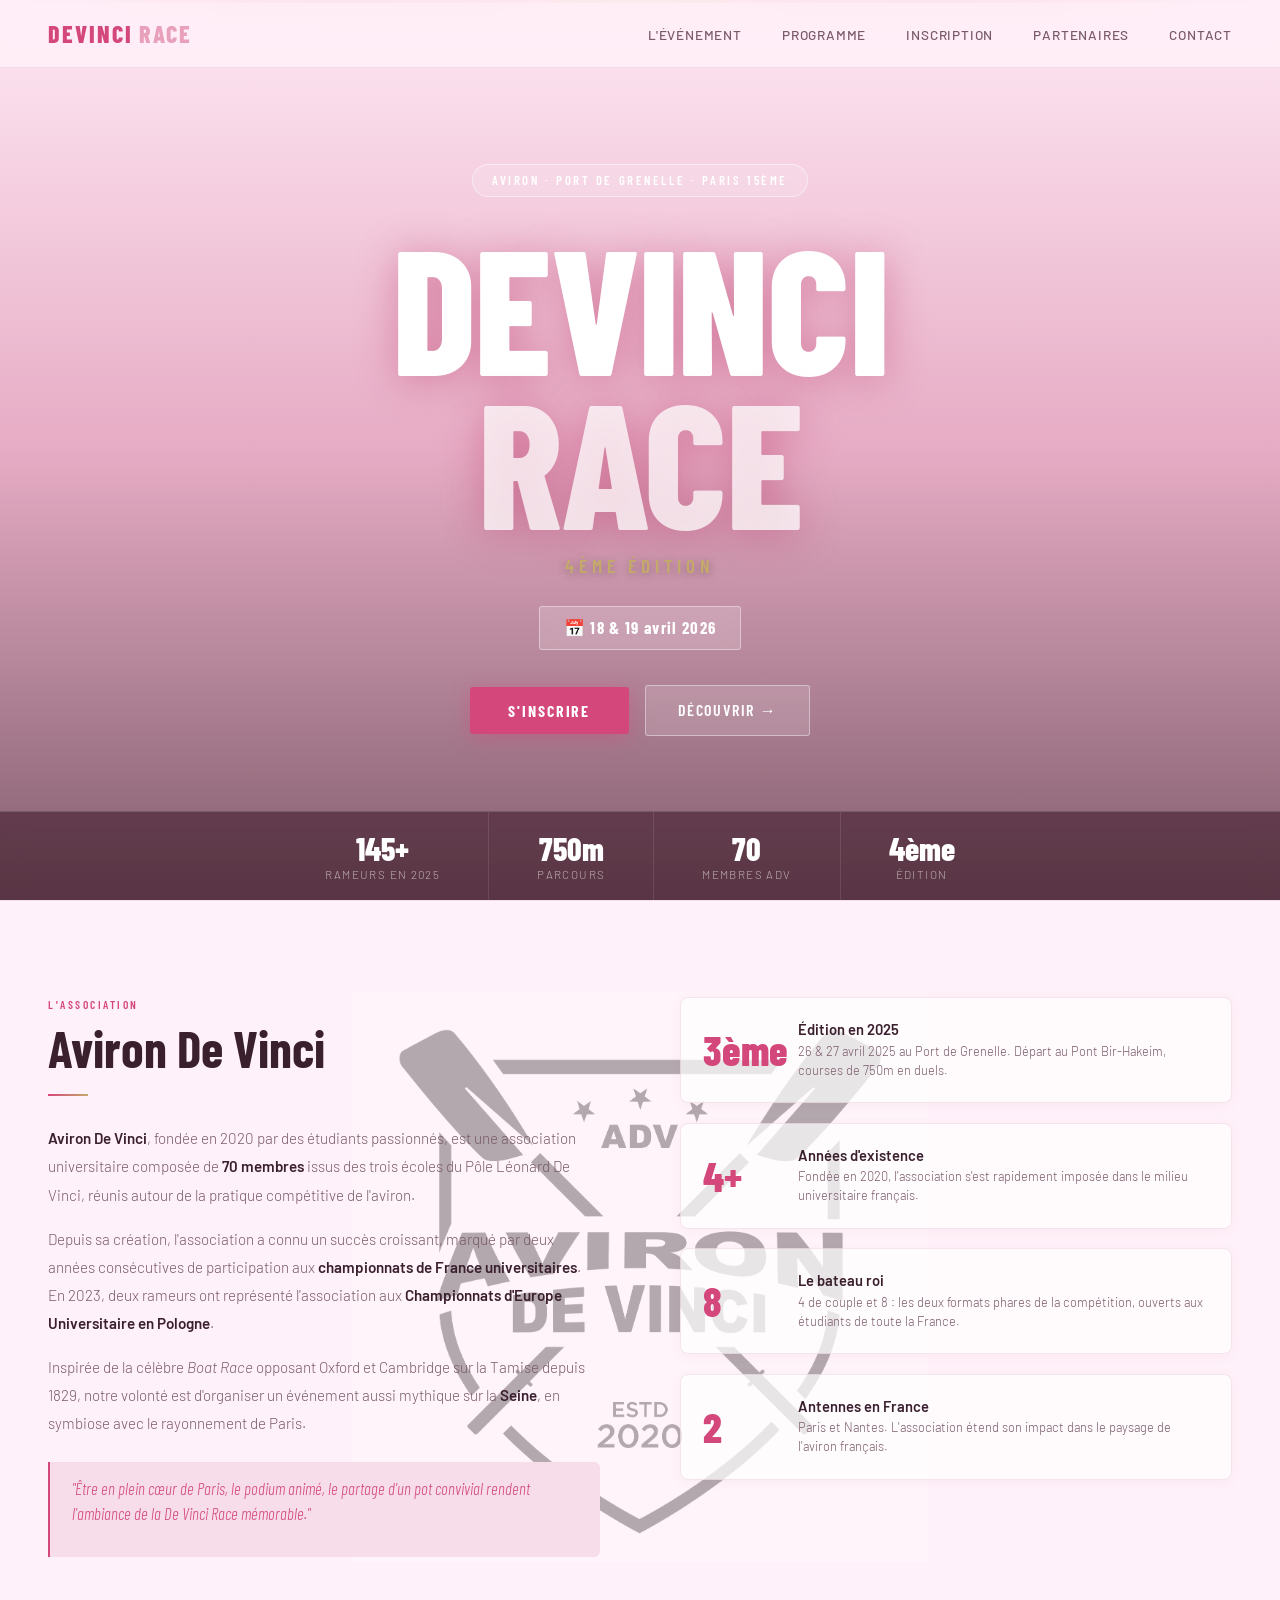
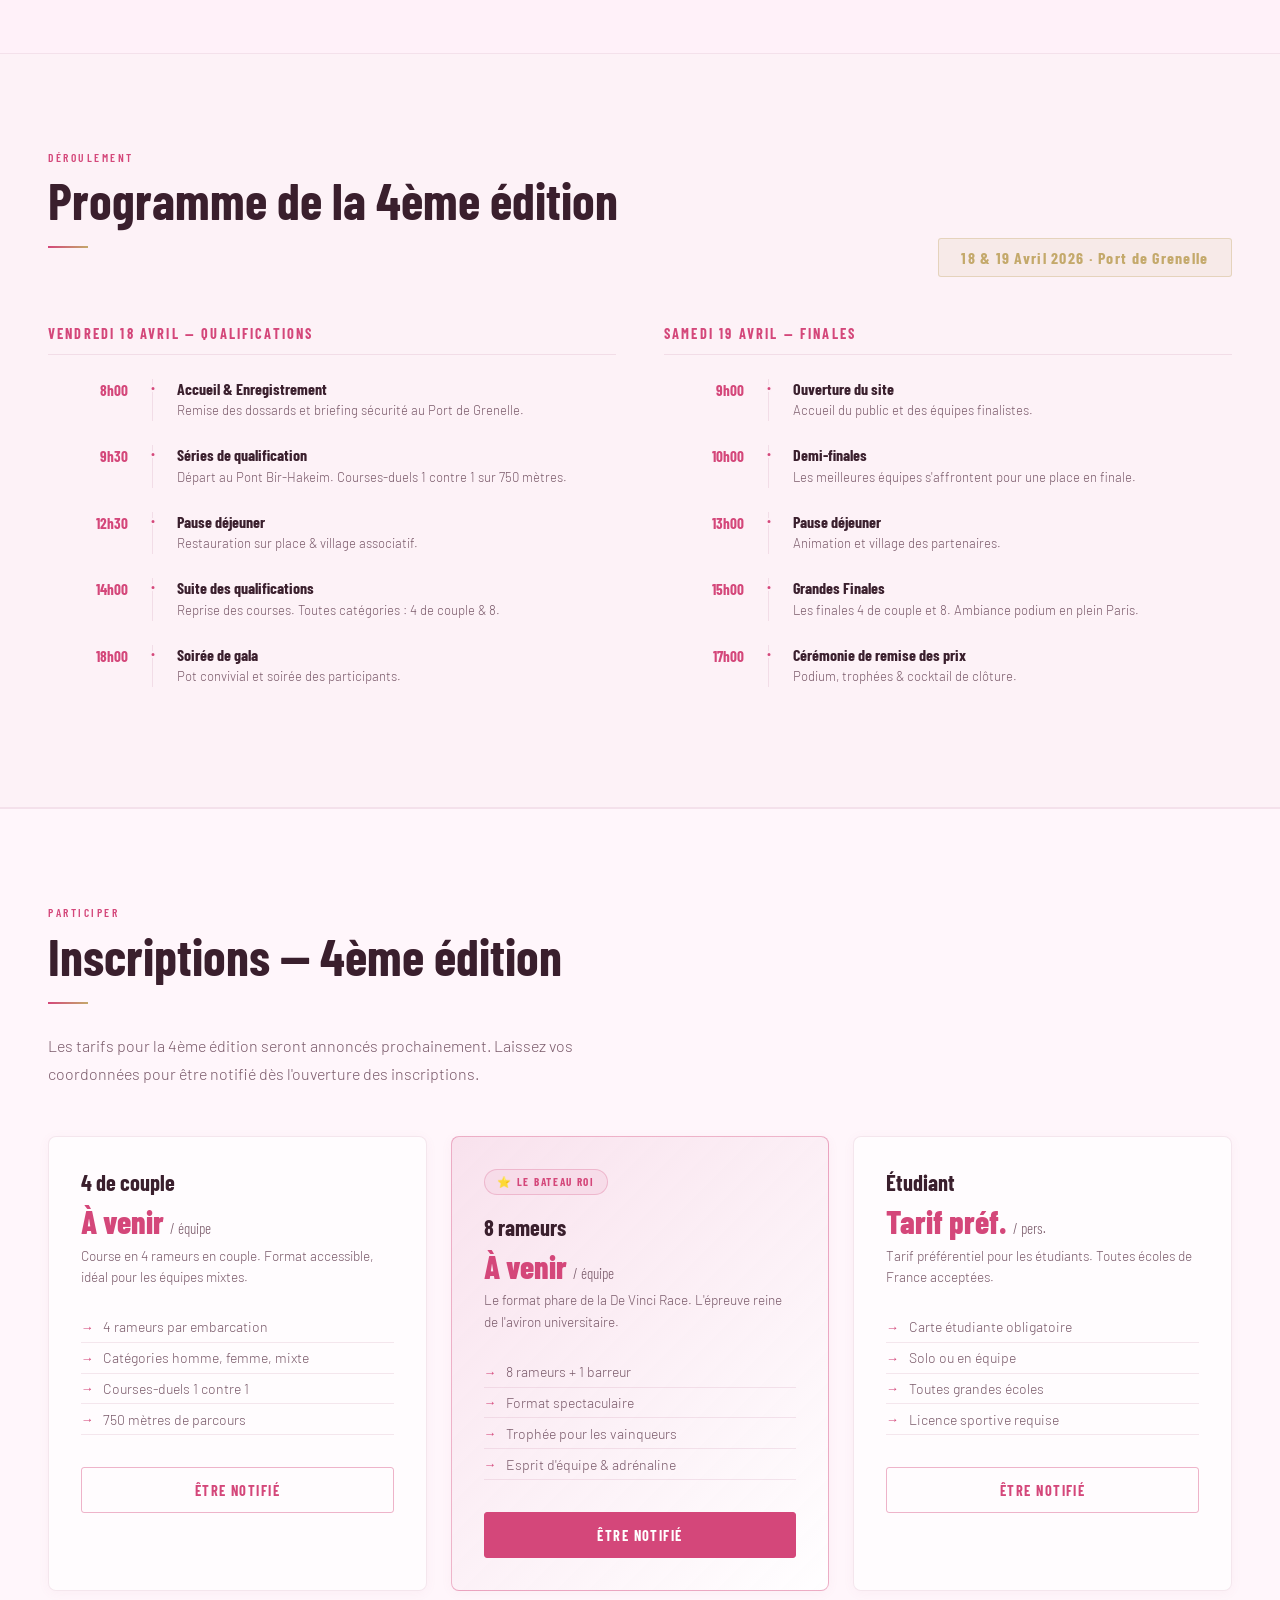
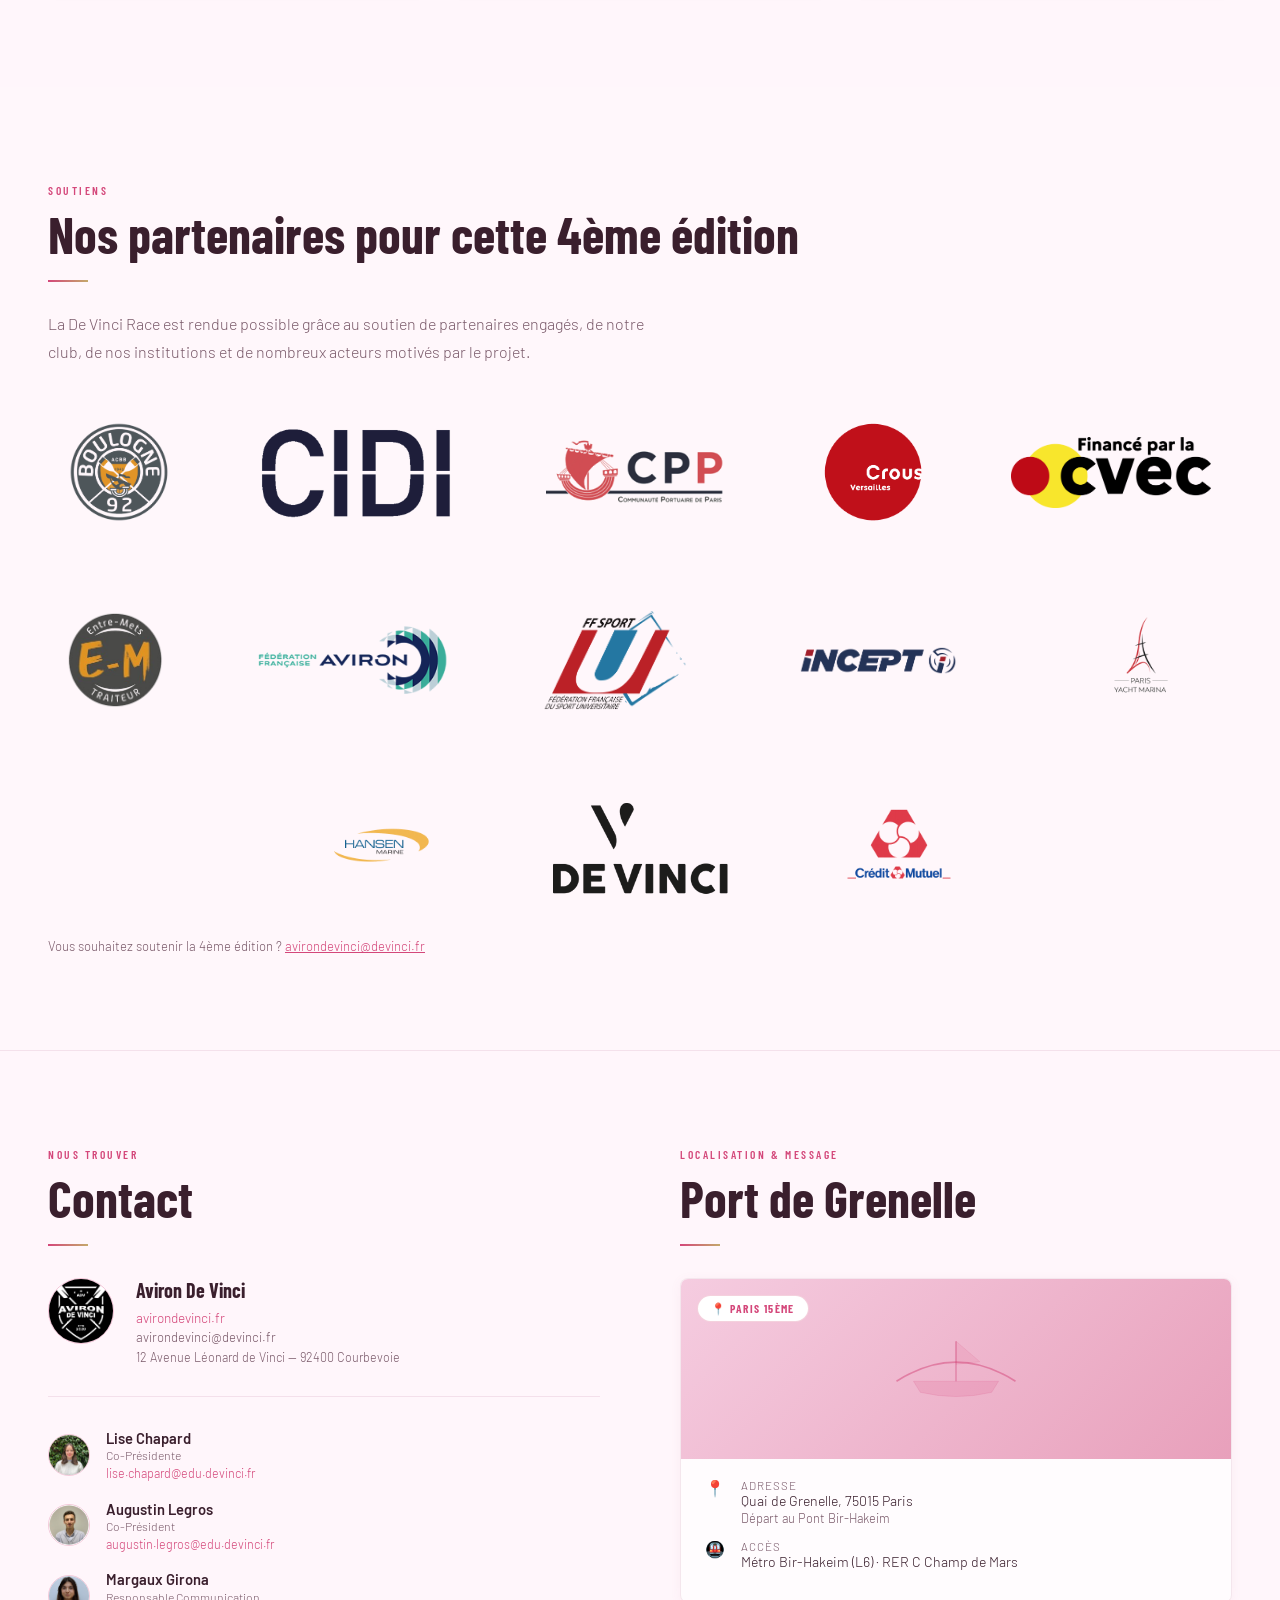
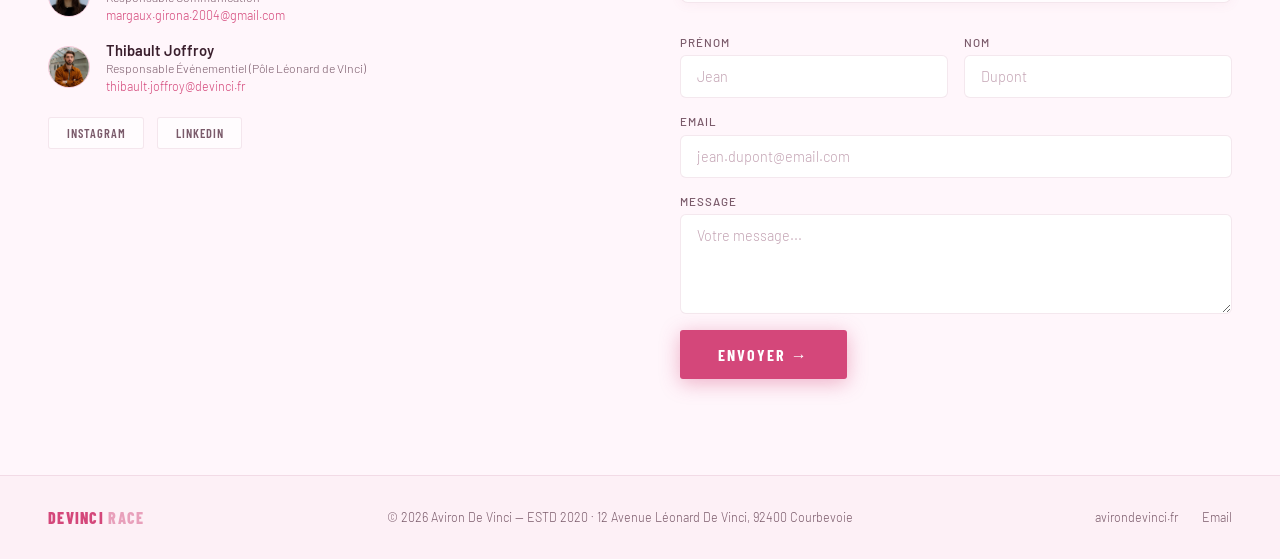
==== index.html @ d78e7987 "Ajout balise meta Google Search Console Co-Authored-By: Claude Sonnet 4.6 <noreply@anthropic.com>" ====
<!DOCTYPE html>
<html lang="fr">
<head>
<meta charset="UTF-8">
<meta name="viewport" content="width=device-width, initial-scale=1.0">
<meta name="google-site-verification" content="bZMqOTONY5VZblVEgiD8eAjr-qO-17TrPbFSKlkd3wM" />
<title>DeVinci Race 2026 — La régate des Grandes Écoles</title>
<link href="https://fonts.googleapis.com/css2?family=Barlow+Condensed:wght@300;400;600;700;800&family=Barlow:wght@300;400;500&display=swap" rel="stylesheet">
<style>
  *, *::before, *::after { box-sizing: border-box; margin: 0; padding: 0; }
  :root {
    --bg:           #fff7fb;
    --bg-section:   #fdf0f6;
    --accent:       #d4477a;
    --accent-light: #e8a0bb;
    --accent-pale:  #f7dce9;
    --gold:         #c4a96b;
    --text:         #3a1f2d;
    --text-muted:   #7a5a6a;
    --border:       rgba(180, 100, 140, 0.15);
    --card-bg:      rgba(255,255,255,0.7);
  }
  html { scroll-behavior: smooth; }
  body {
    font-family: 'Barlow', sans-serif;
    background: var(--bg);
    color: var(--text);
    font-weight: 300;
    overflow-x: hidden;
  }

  /* ── NAV ── */
  nav {
    position: fixed; top: 0; left: 0; right: 0; z-index: 100;
    display: flex; justify-content: space-between; align-items: center;
    padding: 1.2rem 3rem;
    background: rgba(255, 240, 248, 0.88);
    backdrop-filter: blur(14px);
    border-bottom: 0.5px solid var(--border);
  }
  .nav-logo {
    font-family: 'Barlow Condensed', sans-serif;
    font-weight: 800; font-size: 1.5rem; letter-spacing: 0.08em;
    color: var(--accent); text-decoration: none;
  }
  .nav-logo span { color: var(--accent-light); }
  .nav-links { display: flex; gap: 2.5rem; list-style: none; }
  .nav-links a {
    color: var(--text-muted); text-decoration: none;
    font-size: 0.85rem; letter-spacing: 0.06em; text-transform: uppercase; font-weight: 500;
    transition: color 0.2s;
  }
  .nav-links a:hover { color: var(--accent); }

  /* ── HERO VIDÉO ── */
  .hero {
    min-height: 100vh;
    display: flex; flex-direction: column;
    align-items: center; justify-content: center;
    position: relative; overflow: hidden;
    text-align: center;
  }
  .hero-video-wrap {
    position: absolute; inset: 0; z-index: 0;
    overflow: hidden;
  }
  .hero-video-wrap video {
    width: 100%; height: 100%;
    object-fit: cover;
  }
  .hero-overlay {
    position: absolute; inset: 0; z-index: 1;
    background: linear-gradient(
      to bottom,
      rgba(255, 220, 238, 0.55) 0%,
      rgba(200, 80, 130, 0.45) 50%,
      rgba(60, 10, 30, 0.65) 100%
    );
  }
  .hero-fallback-bg {
    position: absolute; inset: 0; z-index: 0;
    background: linear-gradient(135deg, #fce8f3 0%, #f5b8d8 40%, #e0709f 70%, #c44c7a 100%);
  }
  .hero-accent-line {
    position: absolute; top: 0; left: 0; right: 0; height: 3px; z-index: 3;
    background: linear-gradient(90deg, transparent, var(--accent), var(--gold), var(--accent), transparent);
  }
  .hero-content {
    position: relative; z-index: 2;
    display: flex; flex-direction: column; align-items: center;
    padding: 2rem;
  }
  .hero-badge {
    display: inline-block;
    font-family: 'Barlow Condensed', sans-serif;
    font-size: 0.8rem; letter-spacing: 0.2em; text-transform: uppercase; font-weight: 600;
    color: white;
    border: 1px solid rgba(255,255,255,0.5);
    background: rgba(255,255,255,0.15);
    padding: 0.45rem 1.2rem; border-radius: 2rem; margin-bottom: 2rem;
    backdrop-filter: blur(4px);
  }
  .hero-title {
    font-family: 'Barlow Condensed', sans-serif;
    font-size: clamp(5rem, 14vw, 11rem);
    font-weight: 800; line-height: 0.88; letter-spacing: -0.01em;
    color: white;
    text-shadow: 0 4px 40px rgba(180, 40, 90, 0.4);
  }
  .hero-title .line2 {
    color: rgba(255,255,255,0.75);
    display: block;
  }
  .hero-edition {
    font-family: 'Barlow Condensed', sans-serif;
    font-size: 1.2rem; font-weight: 600;
    color: var(--gold);
    letter-spacing: 0.25em; text-transform: uppercase;
    margin-top: 1rem;
    text-shadow: 0 2px 10px rgba(0,0,0,0.3);
  }
  .hero-date-pill {
    display: inline-flex; align-items: center; gap: 0.5rem;
    margin-top: 1.8rem;
    background: rgba(255,255,255,0.18);
    border: 1px solid rgba(255,255,255,0.4);
    backdrop-filter: blur(8px);
    padding: 0.65rem 1.5rem; border-radius: 3px;
    font-family: 'Barlow Condensed', sans-serif;
    font-size: 1.05rem; font-weight: 700; color: white; letter-spacing: 0.08em;
  }
  .hero-cta {
    margin-top: 2.2rem; display: flex; gap: 1rem; align-items: center;
  }
  .btn-primary {
    background: var(--accent); color: white;
    padding: 0.9rem 2.4rem; border-radius: 3px;
    font-family: 'Barlow Condensed', sans-serif;
    font-size: 1rem; letter-spacing: 0.12em; font-weight: 700; text-transform: uppercase;
    border: none; cursor: pointer; transition: background 0.2s, transform 0.1s;
    text-decoration: none; display: inline-block;
    box-shadow: 0 4px 20px rgba(212, 71, 122, 0.4);
  }
  .btn-primary:hover { background: #be3568; transform: translateY(-1px); }
  .btn-outline {
    background: rgba(255,255,255,0.15); color: white;
    padding: 0.9rem 2rem; border-radius: 3px;
    font-family: 'Barlow Condensed', sans-serif;
    font-size: 1rem; letter-spacing: 0.1em; font-weight: 600; text-transform: uppercase;
    border: 1px solid rgba(255,255,255,0.4); cursor: pointer;
    transition: background 0.2s; text-decoration: none; display: inline-block;
    backdrop-filter: blur(4px);
  }
  .btn-outline:hover { background: rgba(255,255,255,0.28); }
  .hero-stats-bar {
    position: absolute; bottom: 0; left: 0; right: 0; z-index: 2;
    display: flex; justify-content: center; gap: 0;
    background: rgba(40, 5, 20, 0.45);
    backdrop-filter: blur(10px);
    border-top: 0.5px solid rgba(255,255,255,0.15);
  }
  .hero-stat-item {
    padding: 1.2rem 3rem;
    text-align: center;
    border-right: 0.5px solid rgba(255,255,255,0.1);
  }
  .hero-stat-item:last-child { border-right: none; }
  .hero-stat-item .num {
    font-family: 'Barlow Condensed', sans-serif;
    font-size: 2rem; font-weight: 800; color: white; line-height: 1;
  }
  .hero-stat-item .lbl {
    font-size: 0.72rem; letter-spacing: 0.12em; color: rgba(255,255,255,0.6);
    text-transform: uppercase; margin-top: 0.2rem;
  }

  /* ── SECTIONS COMMUNES ── */
  section { padding: 6rem 3rem; }
  .section-eyebrow {
    font-family: 'Barlow Condensed', sans-serif;
    font-size: 0.72rem; letter-spacing: 0.22em; text-transform: uppercase;
    color: var(--accent); font-weight: 600; margin-bottom: 0.6rem;
  }
  .section-title {
    font-family: 'Barlow Condensed', sans-serif;
    font-size: clamp(2.2rem, 4vw, 3.2rem); font-weight: 700; line-height: 1.05;
    color: var(--text); margin-bottom: 1rem;
  }
  .section-lead { color: var(--text-muted); font-size: 1rem; line-height: 1.75; max-width: 600px; }
  .divider {
    width: 40px; height: 2px;
    background: linear-gradient(90deg, var(--accent), var(--gold));
    margin: 1.2rem 0 1.8rem;
  }

  /* ── À PROPOS ── */
  .about { border-top: 0.5px solid var(--border); }
  .about-grid { display: grid; grid-template-columns: 1fr 1fr; gap: 5rem; align-items: start; }
  .about-text p { color: var(--text-muted); font-size: 0.95rem; line-height: 1.85; margin-bottom: 1rem; }
  .about-text p strong { color: var(--text); font-weight: 600; }
  .about-highlight {
    margin-top: 1.5rem;
    border-left: 2px solid var(--accent);
    padding: 0.9rem 1.4rem;
    background: var(--accent-pale);
    border-radius: 0 6px 6px 0;
  }
  .about-highlight p {
    font-family: 'Barlow Condensed', sans-serif;
    font-size: 1.05rem; color: var(--accent); line-height: 1.5; font-style: italic;
  }
  .about-right { display: flex; flex-direction: column; gap: 1.2rem; }
  .stat-card {
    background: var(--card-bg); border: 0.5px solid var(--border);
    border-radius: 8px; padding: 1.4rem;
    display: flex; gap: 1.2rem; align-items: center;
    box-shadow: 0 2px 12px rgba(180,80,120,0.06);
  }
  .stat-card .num {
    font-family: 'Barlow Condensed', sans-serif;
    font-size: 2.6rem; font-weight: 800; color: var(--accent); line-height: 1; min-width: 75px;
  }
  .stat-card .info .ttl { font-weight: 600; font-size: 0.92rem; color: var(--text); margin-bottom: 0.2rem; }
  .stat-card .info .dsc { font-size: 0.8rem; color: var(--text-muted); line-height: 1.5; }

  /* ── PROGRAMME ── */
  .programme { background: var(--bg-section); border-top: 0.5px solid var(--border); border-bottom: 0.5px solid var(--border); }
  .prog-header { display: flex; justify-content: space-between; align-items: flex-end; margin-bottom: 3rem; }
  .date-badge {
    font-family: 'Barlow Condensed', sans-serif;
    font-size: 1rem; font-weight: 700; color: var(--gold);
    background: rgba(196, 169, 107, 0.1); border: 0.5px solid rgba(196,169,107,0.35);
    padding: 0.55rem 1.4rem; border-radius: 3px; letter-spacing: 0.08em;
  }
  .days-grid { display: grid; grid-template-columns: 1fr 1fr; gap: 3rem; }
  .day-label {
    font-family: 'Barlow Condensed', sans-serif;
    font-size: 0.9rem; font-weight: 700; letter-spacing: 0.15em; text-transform: uppercase;
    color: var(--accent); margin-bottom: 1.5rem;
    padding-bottom: 0.75rem; border-bottom: 0.5px solid var(--border);
  }
  .timeline { display: flex; flex-direction: column; }
  .timeline-item {
    display: grid; grid-template-columns: 80px 1px 1fr;
    gap: 0 1.5rem; padding-bottom: 1.5rem; align-items: start;
  }
  .timeline-time {
    font-family: 'Barlow Condensed', sans-serif;
    font-size: 0.95rem; font-weight: 700; color: var(--accent);
    text-align: right; padding-top: 2px;
  }
  .timeline-line { width: 1px; background: var(--border); position: relative; align-self: stretch; }
  .timeline-dot {
    position: absolute; top: 6px; left: 50%; transform: translateX(-50%);
    width: 7px; height: 7px; border-radius: 50%;
    background: var(--accent); border: 2px solid var(--bg-section);
  }
  .timeline-event { font-family: 'Barlow Condensed', sans-serif; font-size: 1rem; font-weight: 700; color: var(--text); margin-bottom: 0.15rem; }
  .timeline-desc { font-size: 0.82rem; color: var(--text-muted); line-height: 1.6; }

  /* ── INSCRIPTION ── */
  .inscription { border-top: 0.5px solid var(--border); }
  .cards-grid { display: grid; grid-template-columns: repeat(3, 1fr); gap: 1.5rem; margin-top: 3rem; }
  .card {
    background: var(--card-bg); border: 0.5px solid var(--border);
    border-radius: 8px; padding: 2rem; transition: border-color 0.2s, box-shadow 0.2s;
    box-shadow: 0 2px 12px rgba(180,80,120,0.05);
  }
  .card:hover { border-color: rgba(212,71,122,0.35); box-shadow: 0 6px 24px rgba(180,80,120,0.1); }
  .card.featured {
    border-color: rgba(212,71,122,0.4);
    background: linear-gradient(135deg, rgba(247,220,233,0.8), rgba(255,255,255,0.9));
  }
  .card-badge {
    display: inline-block;
    font-family: 'Barlow Condensed', sans-serif;
    font-size: 0.7rem; letter-spacing: 0.15em; text-transform: uppercase; font-weight: 700;
    background: var(--accent-pale); color: var(--accent);
    border: 0.5px solid rgba(212,71,122,0.25);
    padding: 0.3rem 0.8rem; border-radius: 2rem; margin-bottom: 1.2rem;
  }
  .card-cat { font-family: 'Barlow Condensed', sans-serif; font-size: 1.4rem; font-weight: 700; color: var(--text); margin-bottom: 0.4rem; }
  .card-price { font-family: 'Barlow Condensed', sans-serif; font-size: 2rem; font-weight: 800; color: var(--accent); margin-bottom: 0.3rem; }
  .card-price span { font-size: 0.95rem; font-weight: 300; color: var(--text-muted); }
  .card-desc { font-size: 0.85rem; color: var(--text-muted); line-height: 1.6; margin-bottom: 1.5rem; }
  .card-list { list-style: none; margin-bottom: 2rem; }
  .card-list li {
    font-size: 0.875rem; color: var(--text-muted);
    padding: 0.4rem 0; border-bottom: 0.5px solid var(--border);
    display: flex; align-items: center; gap: 0.6rem;
  }
  .card-list li::before { content: '→'; color: var(--accent); font-size: 0.8rem; }
  .btn-card {
    width: 100%; padding: 0.85rem;
    font-family: 'Barlow Condensed', sans-serif;
    font-size: 0.9rem; letter-spacing: 0.1em; font-weight: 700; text-transform: uppercase;
    border: 1px solid rgba(212,71,122,0.4); color: var(--accent);
    background: transparent; border-radius: 3px; cursor: pointer; transition: all 0.2s;
  }
  .btn-card:hover { background: var(--accent-pale); }
  .btn-card.filled { background: var(--accent); border-color: var(--accent); color: white; }
  .btn-card.filled:hover { background: #be3568; }

  /* ── PARTENAIRES ── */
  .partners-grid {
    display: flex;
    flex-wrap: wrap;
    justify-content: center;
    align-items: center;
    gap: 3.5rem;
    margin: 2.5rem 0 1.5rem;
  }
  .partner-item {
    display: flex;
    align-items: center;
    justify-content: center;
    padding: 1rem;
    background: transparent;
    border: none;
    min-height: unset;
    transition: transform 0.2s, opacity 0.2s;
  }
  .partner-item:hover {
    transform: scale(1.08);
    opacity: 0.85;
    background: transparent;
  }
  .partner-item img {
    max-height: 100px;
    max-width: 200px;
    object-fit: contain;
    filter: grayscale(20%);
    transition: filter 0.2s;
  }
  .partner-item:hover img {
    filter: grayscale(0%);
  }
  .partner-item.highlight { color: var(--accent); }

  /* ── CONTACT ── */
  .contact { border-top: 0.5px solid var(--border); }
  .contact-grid { display: grid; grid-template-columns: 1fr 1fr; gap: 5rem; }
  .contact-info-block { margin-top: 2rem; }
  .contact-assoc {
    display: flex; align-items: flex-start; gap: 1.4rem;
    margin-bottom: 2rem; padding-bottom: 2rem; border-bottom: 0.5px solid var(--border);
  }
  .assoc-logo {
    width: 66px; height: 66px; border-radius: 50%; flex-shrink: 0;
    background: var(--accent-pale); border: 1.5px solid rgba(212,71,122,0.3);
    display: flex; align-items: center; justify-content: center;
    font-family: 'Barlow Condensed', sans-serif;
    font-size: 0.85rem; font-weight: 800; letter-spacing: 0.05em; color: var(--accent);
  }
  .assoc-info .name { font-family: 'Barlow Condensed', sans-serif; font-size: 1.25rem; font-weight: 700; color: var(--text); margin-bottom: 0.3rem; }
  .assoc-info a { color: var(--accent); font-size: 0.85rem; text-decoration: none; }
  .assoc-info a:hover { text-decoration: underline; }
  .assoc-info p { color: var(--text-muted); font-size: 0.82rem; margin-top: 0.2rem; }
  .team-list { display: flex; flex-direction: column; gap: 1.2rem; width: 100%; }
  .team-member { display: flex; flex-direction: row; gap: 1rem; align-items: center; width: 100%; }
  .team-member img { flex-shrink: 0; }
  .member-name { font-weight: 600; font-size: 0.92rem; color: var(--text); margin-bottom: 0.1rem; white-space: nowrap; }
  .member-role { font-size: 0.76rem; color: var(--text-muted); margin-bottom: 0.25rem; white-space: nowrap; }
  .member-contact { font-size: 0.78rem; color: var(--accent); white-space: nowrap; }
  .avatar {
    width: 42px; height: 42px; border-radius: 50%; flex-shrink: 0;
    background: var(--accent-pale); border: 1px solid rgba(212,71,122,0.25);
    display: flex; align-items: center; justify-content: center;
    font-family: 'Barlow Condensed', sans-serif;
    font-size: 0.82rem; font-weight: 700; color: var(--accent);
  }
  .member-name { font-weight: 600; font-size: 0.92rem; color: var(--text); margin-bottom: 0.1rem; }
  .member-role { font-size: 0.76rem; color: var(--text-muted); margin-bottom: 0.25rem; }
  .member-contact { font-size: 0.78rem; color: var(--accent); }
  .social-row { display: flex; gap: 0.8rem; margin-top: 1.5rem; }
  .social-btn {
    padding: 0.5rem 1.1rem; border-radius: 3px;
    border: 1px solid var(--border);
    font-size: 0.78rem; color: var(--text-muted); text-decoration: none;
    transition: all 0.2s; font-family: 'Barlow Condensed', sans-serif;
    font-weight: 600; letter-spacing: 0.08em; text-transform: uppercase;
    background: var(--card-bg);
  }
  .social-btn:hover { border-color: var(--accent); color: var(--accent); background: var(--accent-pale); }
  .location-block {
    background: var(--card-bg); border: 0.5px solid var(--border);
    border-radius: 8px; overflow: hidden; margin-top: 2rem;
    box-shadow: 0 2px 12px rgba(180,80,120,0.06);
  }
  .location-map {
    height: 180px; background: linear-gradient(135deg, #f5cce0, #e8a0bb);
    position: relative; display: flex; align-items: center; justify-content: center;
  }
  .location-map-label {
    position: absolute; top: 1rem; left: 1rem;
    font-family: 'Barlow Condensed', sans-serif;
    font-size: 0.72rem; letter-spacing: 0.12em; text-transform: uppercase;
    color: var(--accent); font-weight: 700;
    background: white; padding: 0.3rem 0.8rem; border-radius: 2rem;
    border: 0.5px solid rgba(212,71,122,0.25);
  }
  .location-details { padding: 1.2rem 1.5rem; }
  .location-row { display: flex; gap: 1rem; align-items: flex-start; margin-bottom: 0.8rem; }
  .location-label { font-size: 0.72rem; color: var(--text-muted); text-transform: uppercase; letter-spacing: 0.08em; }
  .location-val { font-size: 0.88rem; color: var(--text); }
  .contact-form { display: flex; flex-direction: column; gap: 1rem; margin-top: 2rem; }
  .form-row { display: grid; grid-template-columns: 1fr 1fr; gap: 1rem; }
  .form-group { display: flex; flex-direction: column; gap: 0.4rem; }
  .form-label { font-size: 0.72rem; letter-spacing: 0.08em; text-transform: uppercase; color: var(--text-muted); font-weight: 500; }
  .form-input {
    background: white; border: 1px solid var(--border);
    color: var(--text); padding: 0.75rem 1rem; border-radius: 6px;
    font-family: 'Barlow', sans-serif; font-size: 0.9rem; font-weight: 300;
    transition: border-color 0.2s; outline: none;
  }
  .form-input:focus { border-color: var(--accent); box-shadow: 0 0 0 3px rgba(212,71,122,0.1); }
  .form-input::placeholder { color: #c4a4b4; }
  textarea.form-input { resize: vertical; min-height: 100px; }

  /* ── FOOTER ── */
  footer {
    padding: 2rem 3rem;
    border-top: 0.5px solid var(--border);
    background: var(--bg-section);
    display: flex; justify-content: space-between; align-items: center;
    flex-wrap: wrap; gap: 1rem;
  }
  .footer-logo { font-family: 'Barlow Condensed', sans-serif; font-size: 1rem; font-weight: 800; letter-spacing: 0.08em; color: var(--accent); }
  .footer-logo span { color: var(--accent-light); }
  .footer-copy { font-size: 0.78rem; color: var(--text-muted); }
  .footer-links { display: flex; gap: 1.5rem; }
  .footer-links a { font-size: 0.78rem; color: var(--text-muted); text-decoration: none; }
  .footer-links a:hover { color: var(--accent); }

  /* ── HAMBURGER ── */
  .nav-toggle {
    display: none;
    background: none; border: none; cursor: pointer;
    font-size: 1.6rem; color: var(--accent); padding: 0.2rem; line-height: 1;
  }

  /* ── RESPONSIVE MOBILE ── */
  @media (max-width: 768px) {
    nav { padding: 1rem 1.5rem; flex-wrap: wrap; gap: 0.5rem; }
    .nav-toggle { display: block; }
    .nav-links {
      display: none; width: 100%; flex-direction: column; gap: 0;
      background: rgba(255,240,248,0.97); border-top: 0.5px solid var(--border);
      padding: 0.5rem 0; list-style: none;
    }
    .nav-links.open { display: flex; }
    .nav-links a { display: block; padding: 0.75rem 1.2rem; font-size: 0.9rem; }

    section { padding: 3.5rem 1.5rem; }

    .hero-stat-item { padding: 0.75rem 1rem; }
    .hero-stat-item .num { font-size: 1.4rem; }
    .hero-stat-item .lbl { font-size: 0.6rem; }
    .hero-cta { flex-direction: column; align-items: stretch; }
    .hero-cta a { text-align: center; }

    .about-grid { grid-template-columns: 1fr; gap: 2.5rem; }

    .prog-header { flex-direction: column; align-items: flex-start; gap: 1rem; }
    .days-grid { grid-template-columns: 1fr; gap: 2rem; }

    .cards-grid { grid-template-columns: 1fr; }

    .partners-grid { gap: 2rem; }
    .partner-item img { max-height: 65px; max-width: 120px; }

    .contact-grid { grid-template-columns: 1fr; gap: 3rem; }
    .form-row { grid-template-columns: 1fr; }
    .social-row { flex-wrap: wrap; }

    footer { flex-direction: column; align-items: center; text-align: center; gap: 0.8rem; }
    .footer-links { justify-content: center; }
  }
</style>
</head>
<body>

<!-- NAVIGATION -->
<nav>
  <a class="nav-logo" href="#hero">DEVINCI <span>RACE</span></a>
  <button class="nav-toggle" id="nav-toggle" aria-label="Menu">☰</button>
  <ul class="nav-links" id="nav-links">
    <li><a href="#about">L'événement</a></li>
    <li><a href="#programme">Programme</a></li>
    <li><a href="#inscription">Inscription</a></li>
    <li><a href="#partners">Partenaires</a></li>
    <li><a href="#contact">Contact</a></li>
  </ul>
</nav>

<!-- ════════════════ HERO VIDÉO ════════════════ -->
<section class="hero" id="hero">
  <div class="hero-video-wrap">
    <video id="hero-vid" autoplay muted playsinline style="position:absolute;inset:0;width:100%;height:100%;object-fit:cover;object-position:center 85%;">
      <source src="PhotosSite/Enregistrement 2026-04-29 165030.mp4" type="video/mp4">
    </video>
    <script>
      const v = document.getElementById('hero-vid');
      v.addEventListener('loadedmetadata', () => { v.currentTime = 10; });
      v.addEventListener('timeupdate', () => {
        if (v.duration && v.currentTime >= v.duration - 5) { v.currentTime = 10; v.play(); }
      });
    </script>
  </div>
  <div class="hero-overlay"></div>
  <div class="hero-accent-line"></div>
  <div class="hero-content">
    <div class="hero-badge">Aviron · Port de Grenelle · Paris 15ème</div>
    <h1 class="hero-title">
      DEVINCI<br>
      <span class="line2">RACE</span>
    </h1>
    <div class="hero-edition">4ème Édition</div>
    <div class="hero-date-pill">📅 18 &amp; 19 avril 2026</div>
    <div class="hero-cta">
      <a href="#inscription" class="btn-primary">S'inscrire</a>
      <a href="#about" class="btn-outline">Découvrir →</a>
    </div>
  </div>
  <div class="hero-stats-bar">
    <div class="hero-stat-item">
      <div class="num">145+</div>
      <div class="lbl">Rameurs en 2025</div>
    </div>
    <div class="hero-stat-item">
      <div class="num">750m</div>
      <div class="lbl">Parcours</div>
    </div>
    <div class="hero-stat-item">
      <div class="num">70</div>
      <div class="lbl">Membres ADV</div>
    </div>
    <div class="hero-stat-item">
      <div class="num">4ème</div>
      <div class="lbl">Édition</div>
    </div>
  </div>
</section>

<!-- ════════════════ À PROPOS ════════════════ -->
<section class="about" id="about" style="background-image: url('PhotosSite/Logo_noir_et_blanc.png'); background-size: 45%; background-repeat: no-repeat; background-position: center; background-color: var(--bg); position: relative;">
  <div style="position:absolute;inset:0;background:rgba(255,240,248,0.70);z-index:0;"></div>  <div class="about-grid" style="position:relative;z-index:1;">
    <div class="about-text">
      <div class="section-eyebrow">L'association</div>
      <h2 class="section-title">Aviron De Vinci</h2>
      <div class="divider"></div>
      <p><strong>Aviron De Vinci</strong>, fondée en 2020 par des étudiants passionnés, est une association universitaire composée de <strong>70 membres</strong> issus des trois écoles du Pôle Léonard De Vinci, réunis autour de la pratique compétitive de l'aviron.</p>
      <p>Depuis sa création, l'association a connu un succès croissant, marqué par deux années consécutives de participation aux <strong>championnats de France universitaires</strong>. En 2023, deux rameurs ont représenté l'association aux <strong>Championnats d'Europe Universitaire en Pologne</strong>.</p>
      <p>Inspirée de la célèbre <em>Boat Race</em> opposant Oxford et Cambridge sur la Tamise depuis 1829, notre volonté est d'organiser un événement aussi mythique sur la <strong>Seine</strong>, en symbiose avec le rayonnement de Paris.</p>
      <div class="about-highlight">
        <p>"Être en plein cœur de Paris, le podium animé, le partage d'un pot convivial rendent l'ambiance de la De Vinci Race mémorable."</p>
      </div>
    </div>
    <div class="about-right">
      <div class="stat-card">
        <div class="num">3ème</div>
        <div class="info">
          <div class="ttl">Édition en 2025</div>
          <div class="dsc">26 &amp; 27 avril 2025 au Port de Grenelle. Départ au Pont Bir-Hakeim, courses de 750m en duels.</div>
        </div>
      </div>
      <div class="stat-card">
        <div class="num">4+</div>
        <div class="info">
          <div class="ttl">Années d'existence</div>
          <div class="dsc">Fondée en 2020, l'association s'est rapidement imposée dans le milieu universitaire français.</div>
        </div>
      </div>
      <div class="stat-card">
        <div class="num">8</div>
        <div class="info">
          <div class="ttl">Le bateau roi</div>
          <div class="dsc">4 de couple et 8 : les deux formats phares de la compétition, ouverts aux étudiants de toute la France.</div>
        </div>
      </div>
      <div class="stat-card">
        <div class="num">2</div>
        <div class="info">
          <div class="ttl">Antennes en France</div>
          <div class="dsc">Paris et Nantes. L'association étend son impact dans le paysage de l'aviron français.</div>
        </div>
      </div>
    </div>
  </div>
</section>

<!-- ════════════════ PROGRAMME ════════════════ -->
<section class="programme" id="programme" style="background-image: url('PhotosSite/IMG_9041.jpg'); background-size: cover; background-position: center; background-attachment: fixed; position: relative;">
  <div style="position:absolute;inset:0;background:rgba(253,240,246,0.72);z-index:0;"></div>  <div style="position:relative;z-index:1;">
    <div class="prog-header">
      <div>
        <div class="section-eyebrow">Déroulement</div>
        <h2 class="section-title">Programme de la 4ème édition</h2>
        <div class="divider"></div>
      </div>
      <div class="date-badge">18 &amp; 19 Avril 2026 · Port de Grenelle</div>
    </div>
    <div class="days-grid">
      <div>
        <div class="day-label">Vendredi 18 avril — Qualifications</div>
        <div class="timeline">
          <div class="timeline-item">
            <div class="timeline-time">8h00</div>
            <div class="timeline-line"><div class="timeline-dot"></div></div>
            <div class="timeline-body">
              <div class="timeline-event">Accueil &amp; Enregistrement</div>
              <div class="timeline-desc">Remise des dossards et briefing sécurité au Port de Grenelle.</div>
            </div>
          </div>
          <div class="timeline-item">
            <div class="timeline-time">9h30</div>
            <div class="timeline-line"><div class="timeline-dot"></div></div>
            <div class="timeline-body">
              <div class="timeline-event">Séries de qualification</div>
              <div class="timeline-desc">Départ au Pont Bir-Hakeim. Courses-duels 1 contre 1 sur 750 mètres.</div>
            </div>
          </div>
          <div class="timeline-item">
            <div class="timeline-time">12h30</div>
            <div class="timeline-line"><div class="timeline-dot"></div></div>
            <div class="timeline-body">
              <div class="timeline-event">Pause déjeuner</div>
              <div class="timeline-desc">Restauration sur place &amp; village associatif.</div>
            </div>
          </div>
          <div class="timeline-item">
            <div class="timeline-time">14h00</div>
            <div class="timeline-line"><div class="timeline-dot"></div></div>
            <div class="timeline-body">
              <div class="timeline-event">Suite des qualifications</div>
              <div class="timeline-desc">Reprise des courses. Toutes catégories : 4 de couple &amp; 8.</div>
            </div>
          </div>
          <div class="timeline-item">
            <div class="timeline-time">18h00</div>
            <div class="timeline-line"><div class="timeline-dot"></div></div>
            <div class="timeline-body">
              <div class="timeline-event">Soirée de gala</div>
              <div class="timeline-desc">Pot convivial et soirée des participants.</div>
            </div>
          </div>
        </div>
      </div>
      <div>
        <div class="day-label">Samedi 19 avril — Finales</div>
        <div class="timeline">
          <div class="timeline-item">
            <div class="timeline-time">9h00</div>
            <div class="timeline-line"><div class="timeline-dot"></div></div>
            <div class="timeline-body">
              <div class="timeline-event">Ouverture du site</div>
              <div class="timeline-desc">Accueil du public et des équipes finalistes.</div>
            </div>
          </div>
          <div class="timeline-item">
            <div class="timeline-time">10h00</div>
            <div class="timeline-line"><div class="timeline-dot"></div></div>
            <div class="timeline-body">
              <div class="timeline-event">Demi-finales</div>
              <div class="timeline-desc">Les meilleures équipes s'affrontent pour une place en finale.</div>
            </div>
          </div>
          <div class="timeline-item">
            <div class="timeline-time">13h00</div>
            <div class="timeline-line"><div class="timeline-dot"></div></div>
            <div class="timeline-body">
              <div class="timeline-event">Pause déjeuner</div>
              <div class="timeline-desc">Animation et village des partenaires.</div>
            </div>
          </div>
          <div class="timeline-item">
            <div class="timeline-time">15h00</div>
            <div class="timeline-line"><div class="timeline-dot"></div></div>
            <div class="timeline-body">
              <div class="timeline-event">Grandes Finales</div>
              <div class="timeline-desc">Les finales 4 de couple et 8. Ambiance podium en plein Paris.</div>
            </div>
          </div>
          <div class="timeline-item">
            <div class="timeline-time">17h00</div>
            <div class="timeline-line"><div class="timeline-dot"></div></div>
            <div class="timeline-body">
              <div class="timeline-event">Cérémonie de remise des prix</div>
              <div class="timeline-desc">Podium, trophées &amp; cocktail de clôture.</div>
            </div>
          </div>
        </div>
      </div>
    </div>
  </div>
</section>

<!-- ════════════════ INSCRIPTION ════════════════ -->
<section class="inscription" id="inscription" style="background-image: url('PhotosSite/IMG_9130.jpg'); background-size: cover; background-position: center; background-attachment: fixed; position: relative;">
  <div style="position:absolute;inset:0;background:rgba(255,247,251,0.70);z-index:0;"></div>  <div style="position:relative;z-index:1;">
    <div class="section-eyebrow">Participer</div>
    <h2 class="section-title">Inscriptions — 4ème édition</h2>
    <div class="divider"></div>
    <p class="section-lead">Les tarifs pour la 4ème édition seront annoncés prochainement. Laissez vos coordonnées pour être notifié dès l'ouverture des inscriptions.</p>
    <div class="cards-grid">
      <div class="card">
        <div class="card-cat">4 de couple</div>
        <div class="card-price">À venir <span>/ équipe</span></div>
        <div class="card-desc">Course en 4 rameurs en couple. Format accessible, idéal pour les équipes mixtes.</div>
        <ul class="card-list">
          <li>4 rameurs par embarcation</li>
          <li>Catégories homme, femme, mixte</li>
          <li>Courses-duels 1 contre 1</li>
          <li>750 mètres de parcours</li>
        </ul>
        <button class="btn-card">Être notifié</button>
      </div>
      <div class="card featured">
        <div class="card-badge">⭐ Le bateau roi</div>
        <div class="card-cat">8 rameurs</div>
        <div class="card-price">À venir <span>/ équipe</span></div>
        <div class="card-desc">Le format phare de la De Vinci Race. L'épreuve reine de l'aviron universitaire.</div>
        <ul class="card-list">
          <li>8 rameurs + 1 barreur</li>
          <li>Format spectaculaire</li>
          <li>Trophée pour les vainqueurs</li>
          <li>Esprit d'équipe &amp; adrénaline</li>
        </ul>
        <button class="btn-card filled">Être notifié</button>
      </div>
      <div class="card">
        <div class="card-cat">Étudiant</div>
        <div class="card-price">Tarif préf. <span>/ pers.</span></div>
        <div class="card-desc">Tarif préférentiel pour les étudiants. Toutes écoles de France acceptées.</div>
        <ul class="card-list">
          <li>Carte étudiante obligatoire</li>
          <li>Solo ou en équipe</li>
          <li>Toutes grandes écoles</li>
          <li>Licence sportive requise</li>
        </ul>
        <button class="btn-card">Être notifié</button>
      </div>
    </div>
  </div>
</section>

<!-- ════════════════ PARTENAIRES ════════════════ -->
<section class="partners" id="partners">
  <div class="section-eyebrow">Soutiens</div>
  <h2 class="section-title">Nos partenaires pour cette 4ème édition</h2>
  <div class="divider"></div>
  <p class="section-lead">La De Vinci Race est rendue possible grâce au soutien de partenaires engagés, de notre club, de nos institutions et de nombreux acteurs motivés par le projet.</p>
  <div class="partners-grid">
    <div class="partner-item">
      <img src="Logos/Logo Boulogne 92 - Bonne version_detoure.png" alt="Boulogne 92">
    </div>
    <div class="partner-item">
      <img src="Logos/Logo CIDI_detoure.png" alt="CIDI">
    </div>
    <div class="partner-item">
      <img src="Logos/Logo CPP_detoure.png" alt="Communauté Portuaire de Paris">
    </div>
    <div class="partner-item">
      <img src="Logos/Logo CROUS Versailles_detoure.png" alt="Crous Versailles">
    </div>
    <div class="partner-item">
      <img src="Logos/Logo CVEC_detoure.png" alt="CVEC">
    </div>
    <div class="partner-item">
      <img src="Logos/Logo Entre-Mets_detoure.png" alt="Entre-Mets Traiteur">
    </div>
    <div class="partner-item">
      <img src="Logos/Logo FFA V2_detoure.png" alt="FFAviron Île-de-France">
    </div>
    <div class="partner-item">
      <img src="Logos/Logo FFSU_detoure.png" alt="FF Sport U">
    </div>
    <div class="partner-item">
      <img src="Logos/LOGO Incept classique_detoure.png" alt="Incept">
    </div>
    <div class="partner-item">
      <img src="Logos/Logo PYM.png" alt="Paris Yacht Marina">
    </div>
    <div class="partner-item">
      <img src="Logos/Logo Hansen Marine.png" alt="Hansen Marine">
    </div>
    <div class="partner-item">
      <img src="Logos/Logo-pole.png" alt="Pôle De Vinci">
    </div>
    <div class="partner-item">
      <img src="Logos/Logo CM.png" alt="Crédit Mutuel">
    </div>
  </div>
  <p style="font-size:0.82rem; color:var(--text-muted);">Vous souhaitez soutenir la 4ème édition ? <a href="mailto:avirondevinci@devinci.fr" style="color:var(--accent);">avirondevinci@devinci.fr</a></p>
</section>

<!-- ════════════════ CONTACT ════════════════ -->
<section class="contact" id="contact" style="background-image: url('PhotosSite/IMG_9375.jpg'); background-size: cover; background-position: center; background-attachment: fixed; position: relative;">
  <div style="position:absolute;inset:0;background:rgba(255,247,251,0.71);z-index:0;"></div>    <div class="contact-grid" style="position:relative;z-index:1;">
    <div>
      <div class="section-eyebrow">Nous trouver</div>
      <h2 class="section-title">Contact</h2>
      <div class="divider"></div>
      <div class="contact-info-block">
        <div class="contact-assoc">
          <img src="PhotosSite/ADV-Logo1-FondNoir .png" alt="Aviron De Vinci" style="width:66px;height:66px;border-radius:50%;object-fit:cover;flex-shrink:0;border:1.5px solid rgba(212,71,122,0.3);">
          <div class="assoc-info">
            <div class="name">Aviron De Vinci</div>
            <a href="http://avirondevinci.fr">avirondevinci.fr</a>
            <p>avirondevinci@devinci.fr</p>
            <p style="margin-top:0.3rem; font-size:0.78rem;">12 Avenue Léonard de Vinci — 92400 Courbevoie</p>
          </div>
        </div>
        <div class="team-list">
          <div class="team-member">
            <img src="PhotosSite/Pers/Lise.jpg" alt="Lise" style="width:42px;height:42px;border-radius:50%;object-fit:cover;flex-shrink:0;border:1px solid rgba(212,71,122,0.25);">
            <div>
              <div class="member-name">Lise Chapard </div>
              <div class="member-role">Co-Présidente</div>
              <div class="member-contact">lise.chapard@edu.devinci.fr</div>
            </div>
          </div>
          <div class="team-member">
            <img src="PhotosSite/Pers/gus.jpg" alt="Augustin" style="width:42px;height:42px;border-radius:50%;object-fit:cover;flex-shrink:0;border:1px solid rgba(212,71,122,0.25);">
            <div>
              <div class="member-name">Augustin Legros</div>
              <div class="member-role">Co-Président</div>
              <div class="member-contact">augustin.legros@edu.devinci.fr</div>
            </div>
          </div>
          <div class="team-member">
            <img src="PhotosSite/Pers/Photo moi.jpg" alt="Margaux" style="width:42px;height:42px;border-radius:50%;object-fit:cover;flex-shrink:0;border:1px solid rgba(212,71,122,0.25);">
            <div>
              <div class="member-name">Margaux Girona</div>
              <div class="member-role">Responsable Communication</div>
              <div class="member-contact">margaux.girona.2004@gmail.com</div>
            </div>
          </div>
          <div class="team-member">
            <img src="PhotosSite/Pers/Thibaultss.jpg" alt="Thibault" style="width:42px;height:42px;border-radius:50%;object-fit:cover;flex-shrink:0;border:1px solid rgba(212,71,122,0.25);">
            <div>
              <div class="member-name">Thibault Joffroy</div>
              <div class="member-role">Responsable Événementiel (Pôle Léonard de VInci) </div>
              <div class="member-contact">thibault.joffroy@devinci.fr</div>
            </div>
          </div>
        </div>
        <div class="social-row">
          <a href="https://www.instagram.com/devinci_race/" class="social-btn">Instagram</a>
          <a href="https://www.linkedin.com/company/aviron-de-vinci/?viewAsMember=true" class="social-btn">LinkedIn</a>
        </div>
      </div>
    </div>
    <div>
      <div class="section-eyebrow">Localisation &amp; Message</div>
      <h2 class="section-title">Port de Grenelle</h2>
      <div class="divider"></div>
      <div class="location-block">
        <div class="location-map">
          <div class="location-map-label">📍 Paris 15ème</div>
          <svg width="140" height="85" viewBox="0 0 160 100" fill="none" xmlns="http://www.w3.org/2000/svg">
            <path d="M10 65 Q80 20 150 65" stroke="rgba(212,71,122,0.5)" stroke-width="2" fill="none"/>
            <path d="M30 65 L130 65 L122 78 Q80 88 38 78 Z" fill="rgba(212,71,122,0.15)" stroke="rgba(212,71,122,0.35)" stroke-width="0.5"/>
            <line x1="80" y1="65" x2="80" y2="18" stroke="rgba(212,71,122,0.5)" stroke-width="1.5"/>
            <path d="M80 18 L108 42 L80 45 Z" fill="rgba(212,71,122,0.1)" stroke="rgba(212,71,122,0.3)" stroke-width="0.5"/>
          </svg>
        </div>
        <div class="location-details">
          <div class="location-row">
            <span style="color:var(--accent)">📍</span>
            <div>
              <div class="location-label">Adresse</div>
              <div class="location-val">Quai de Grenelle, 75015 Paris<br><span style="font-size:0.8rem; color:var(--text-muted)">Départ au Pont Bir-Hakeim</span></div>
            </div>
          </div>
          <div class="location-row">
            <span style="color:var(--accent)">🚇</span>
            <div>
              <div class="location-label">Accès</div>
              <div class="location-val">Métro Bir-Hakeim (L6) · RER C Champ de Mars</div>
            </div>
          </div>
        </div>
      </div>
      <div class="contact-form">
        <div class="form-row">
          <div class="form-group">
            <label class="form-label">Prénom</label>
            <input type="text" class="form-input" placeholder="Jean">
          </div>
          <div class="form-group">
            <label class="form-label">Nom</label>
            <input type="text" class="form-input" placeholder="Dupont">
          </div>
        </div>
        <div class="form-group">
          <label class="form-label">Email</label>
          <input type="email" class="form-input" placeholder="jean.dupont@email.com">
        </div>
        <div class="form-group">
          <label class="form-label">Message</label>
          <textarea class="form-input" placeholder="Votre message..."></textarea>
        </div>
        <button class="btn-primary" style="align-self:flex-start">Envoyer →</button>
      </div>
    </div>
  </div>
</section>

<footer>
  <div class="footer-logo">DEVINCI <span>RACE</span></div>
  <div class="footer-copy">© 2026 Aviron De Vinci — ESTD 2020 · 12 Avenue Léonard De Vinci, 92400 Courbevoie</div>
  <div class="footer-links">
    <a href="http://avirondevinci.fr">avirondevinci.fr</a>
    <a href="mailto:avirondevinci@devinci.fr">Email</a>
  </div>
</footer>

<script>
  const toggle = document.getElementById('nav-toggle');
  const navLinks = document.getElementById('nav-links');
  toggle.addEventListener('click', () => navLinks.classList.toggle('open'));
  navLinks.querySelectorAll('a').forEach(a => a.addEventListener('click', () => navLinks.classList.remove('open')));
</script>
</body>
</html>
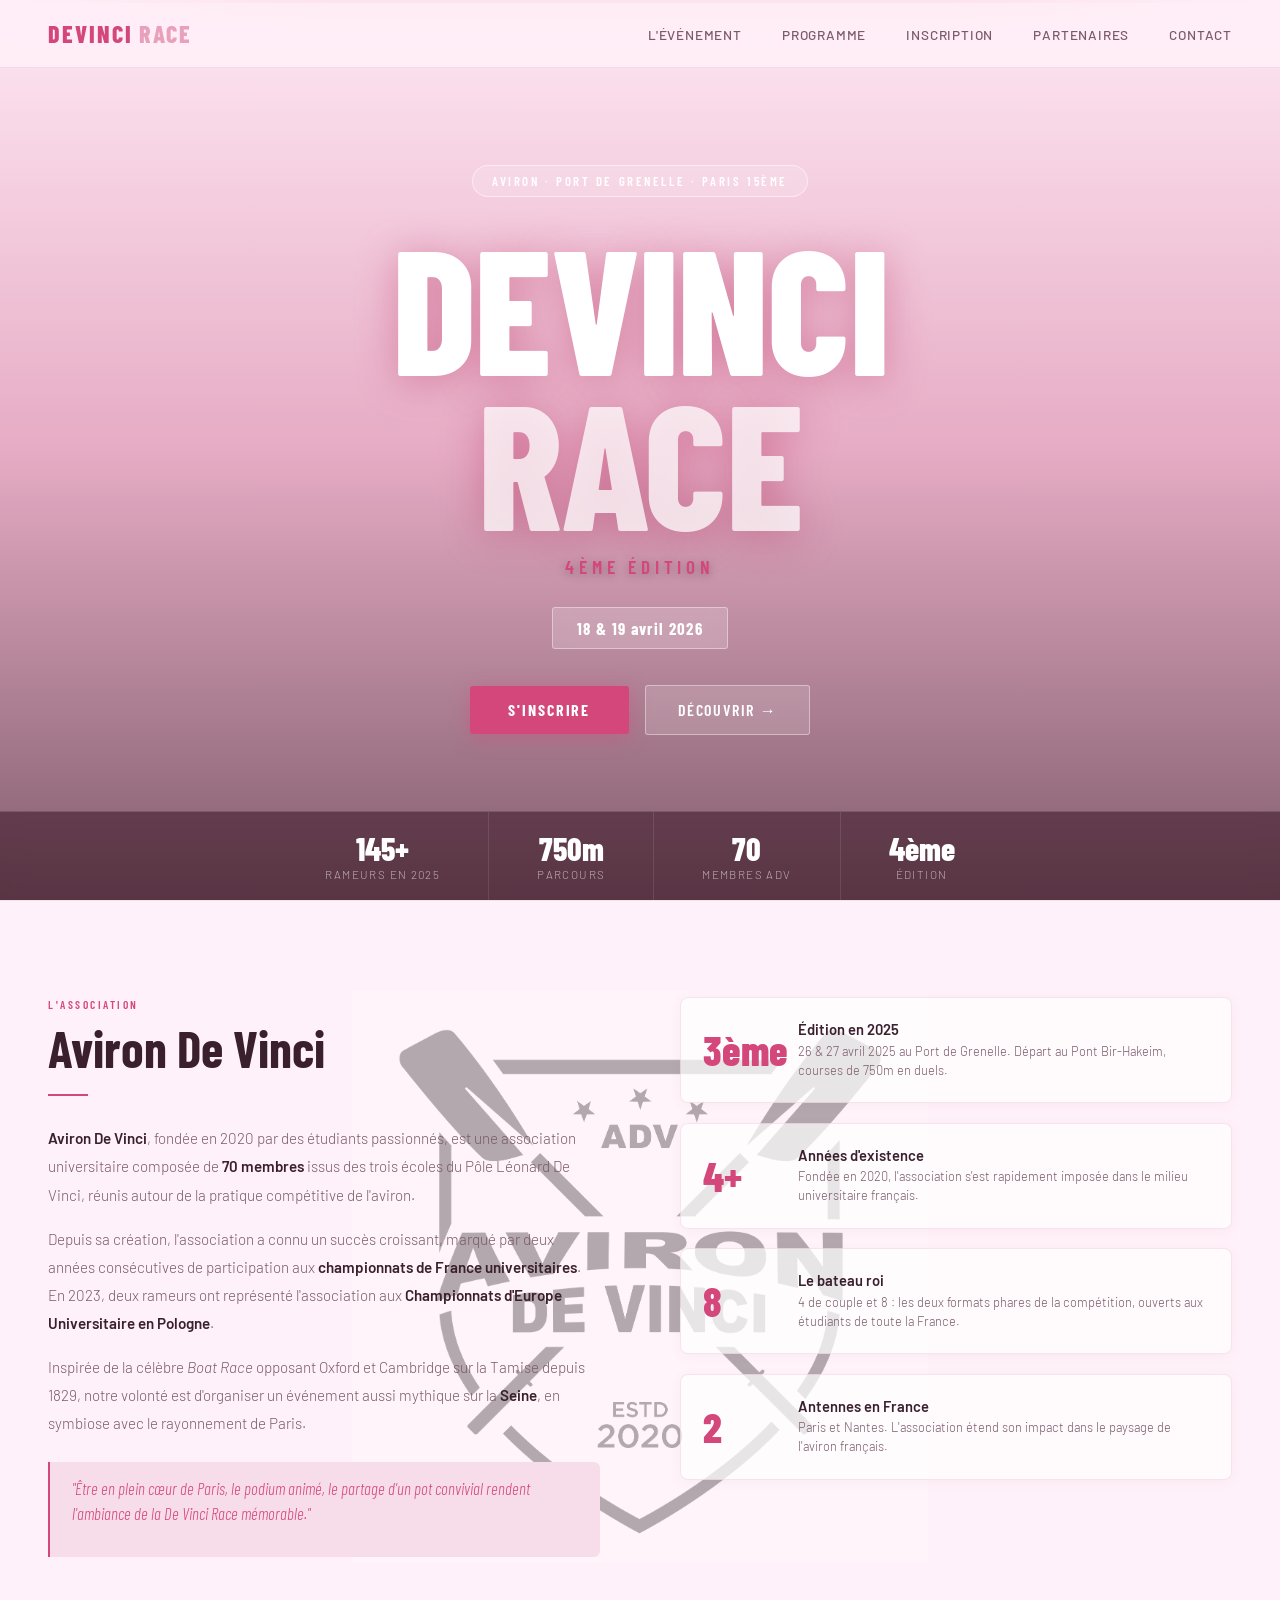
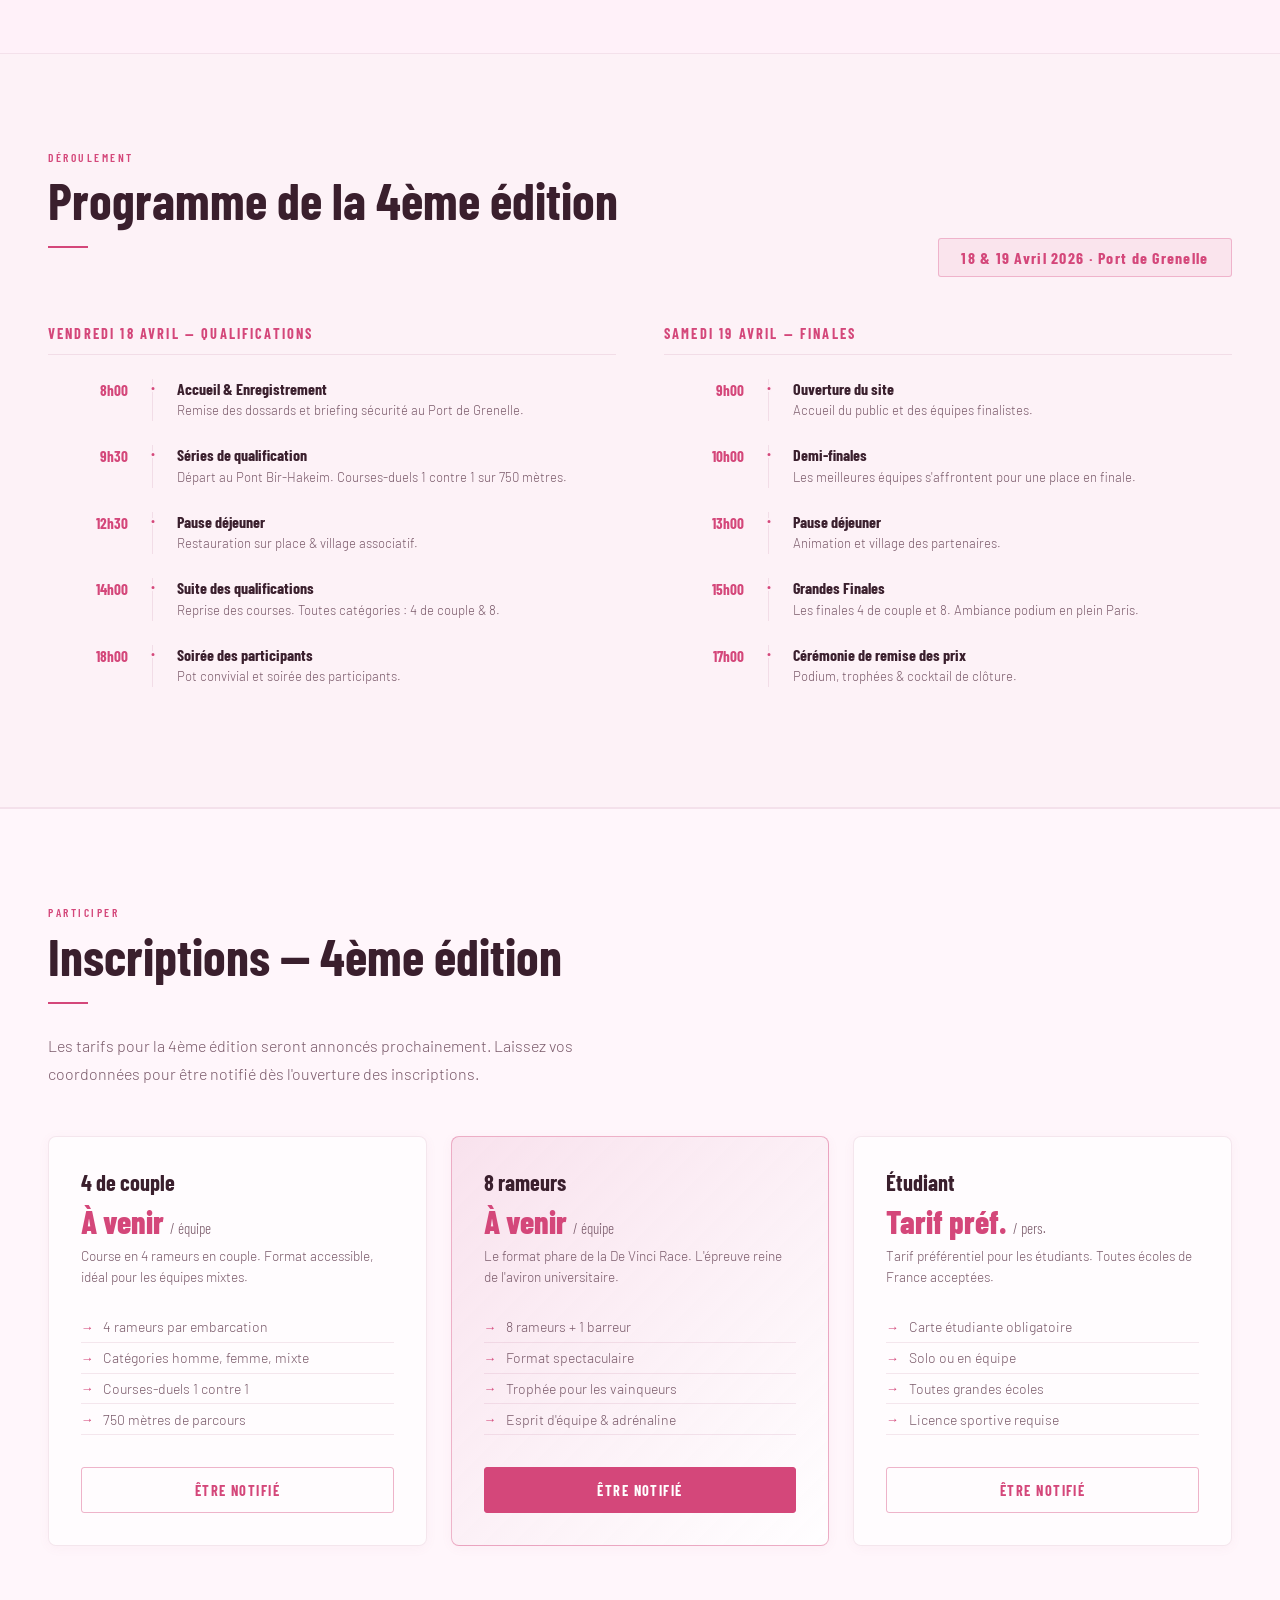
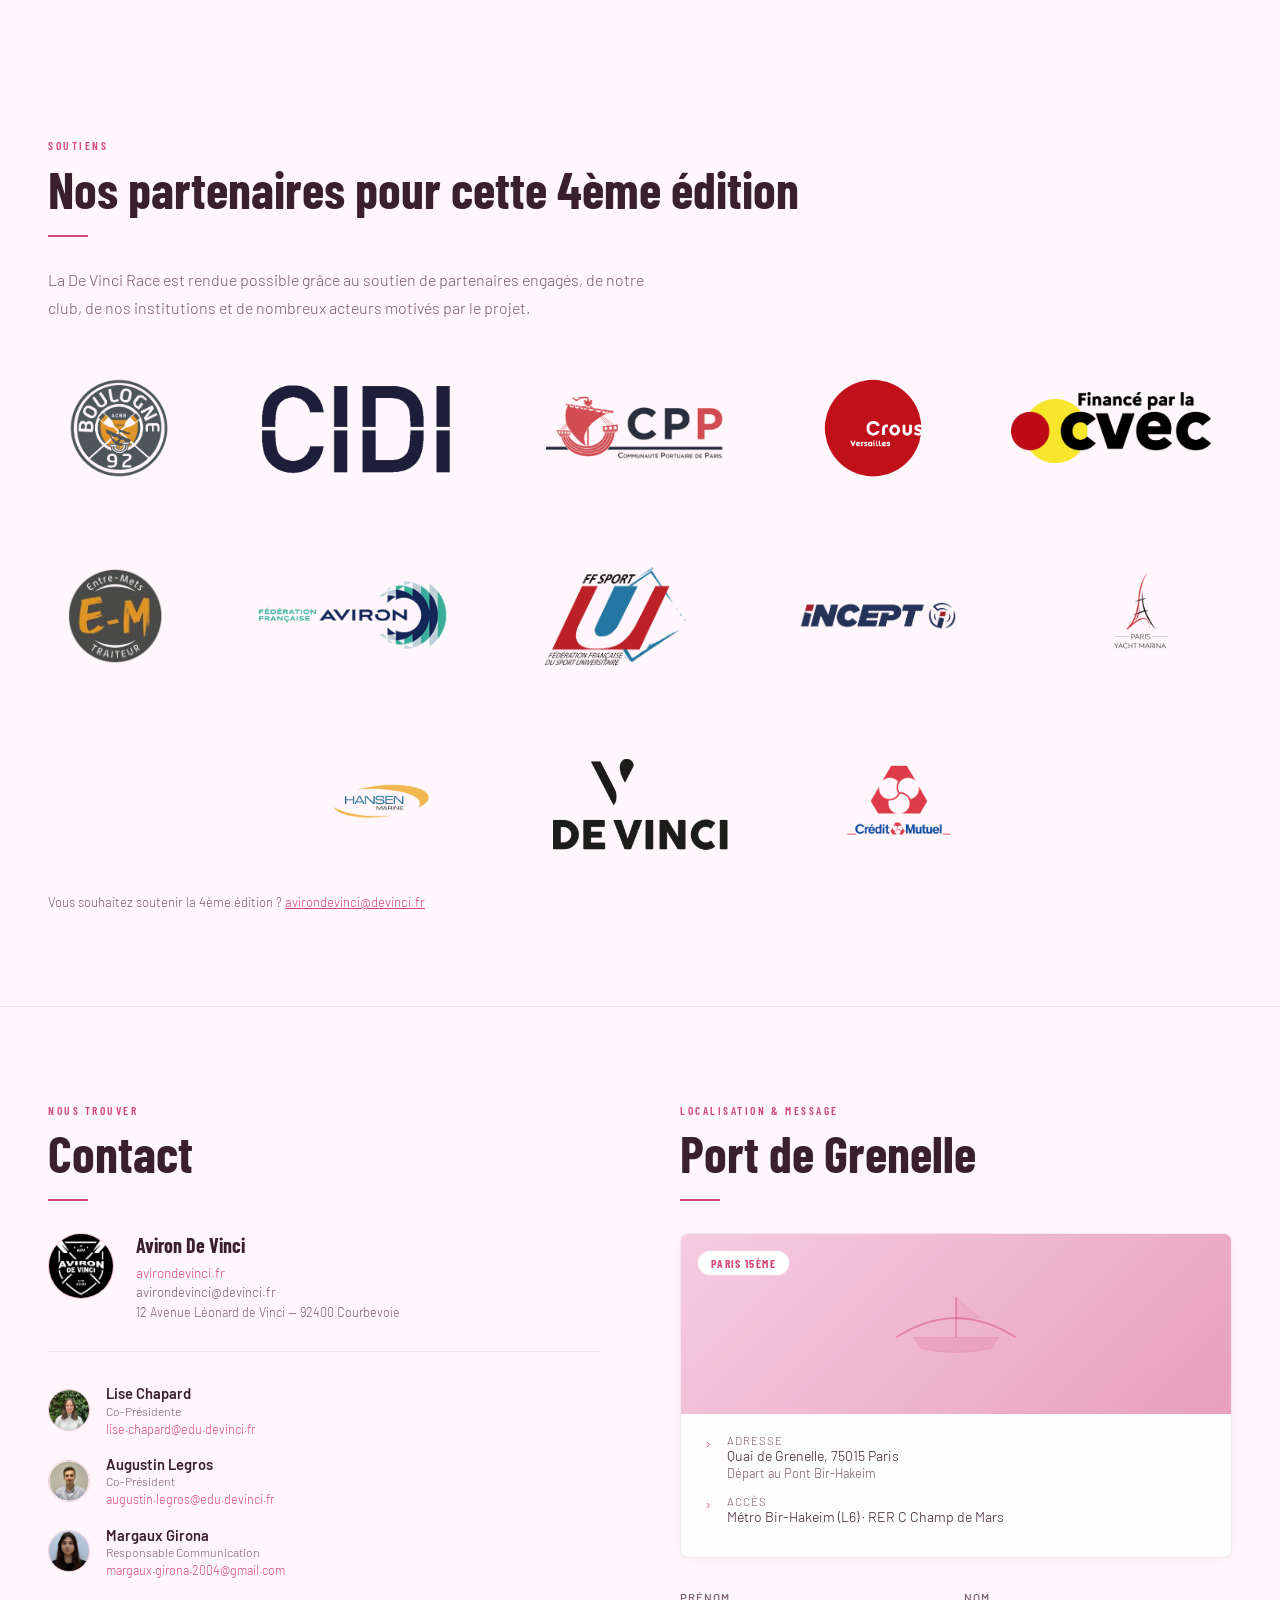
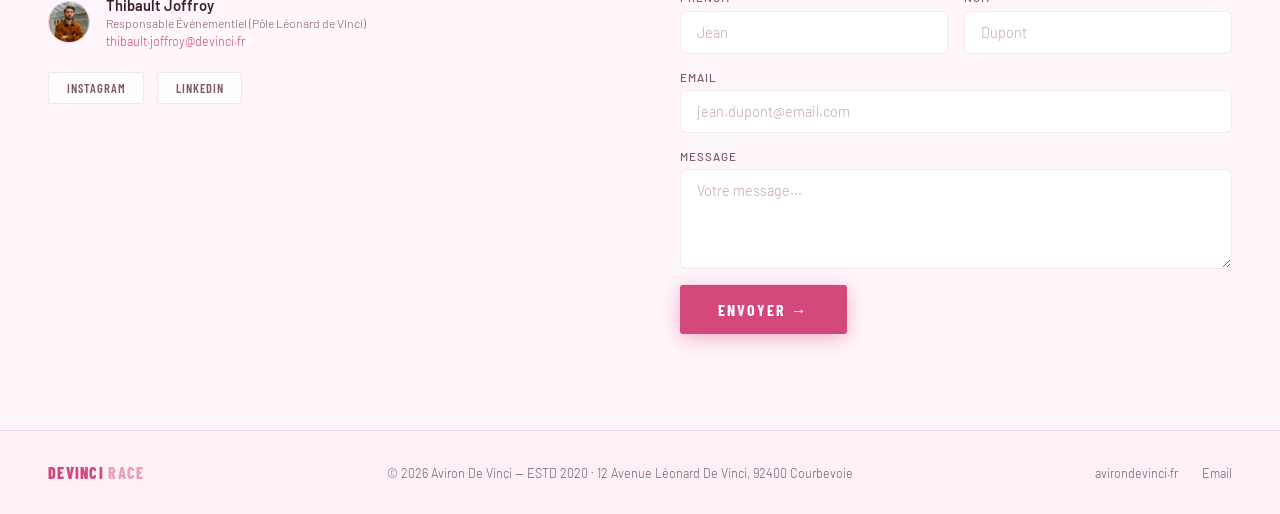
==== commit ee0cedbe: "Couleur dates, suppression gala/emojis/badge bateau roi Co-Authored-By: Claude Sonnet 4.6 <noreply@a" ====
--- a/index.html
+++ b/index.html
@@ -14,7 +14,7 @@
     --accent:       #d4477a;
     --accent-light: #e8a0bb;
     --accent-pale:  #f7dce9;
-    --gold:         #c4a96b;
+    --gold:         #d4477a;
     --text:         #3a1f2d;
     --text-muted:   #7a5a6a;
     --border:       rgba(180, 100, 140, 0.15);
@@ -229,7 +229,7 @@
   .date-badge {
     font-family: 'Barlow Condensed', sans-serif;
     font-size: 1rem; font-weight: 700; color: var(--gold);
-    background: rgba(196, 169, 107, 0.1); border: 0.5px solid rgba(196,169,107,0.35);
+    background: rgba(212, 71, 122, 0.08); border: 0.5px solid rgba(212,71,122,0.3);
     padding: 0.55rem 1.4rem; border-radius: 3px; letter-spacing: 0.08em;
   }
   .days-grid { display: grid; grid-template-columns: 1fr 1fr; gap: 3rem; }
@@ -516,7 +516,7 @@
       <span class="line2">RACE</span>
     </h1>
     <div class="hero-edition">4ème Édition</div>
-    <div class="hero-date-pill">📅 18 &amp; 19 avril 2026</div>
+    <div class="hero-date-pill">18 &amp; 19 avril 2026</div>
     <div class="hero-cta">
       <a href="#inscription" class="btn-primary">S'inscrire</a>
       <a href="#about" class="btn-outline">Découvrir →</a>
@@ -640,7 +640,7 @@
             <div class="timeline-time">18h00</div>
             <div class="timeline-line"><div class="timeline-dot"></div></div>
             <div class="timeline-body">
-              <div class="timeline-event">Soirée de gala</div>
+              <div class="timeline-event">Soirée des participants</div>
               <div class="timeline-desc">Pot convivial et soirée des participants.</div>
             </div>
           </div>
@@ -716,7 +716,6 @@
         <button class="btn-card">Être notifié</button>
       </div>
       <div class="card featured">
-        <div class="card-badge">⭐ Le bateau roi</div>
         <div class="card-cat">8 rameurs</div>
         <div class="card-price">À venir <span>/ équipe</span></div>
         <div class="card-desc">Le format phare de la De Vinci Race. L'épreuve reine de l'aviron universitaire.</div>
@@ -857,7 +856,7 @@
       <div class="divider"></div>
       <div class="location-block">
         <div class="location-map">
-          <div class="location-map-label">📍 Paris 15ème</div>
+          <div class="location-map-label">Paris 15ème</div>
           <svg width="140" height="85" viewBox="0 0 160 100" fill="none" xmlns="http://www.w3.org/2000/svg">
             <path d="M10 65 Q80 20 150 65" stroke="rgba(212,71,122,0.5)" stroke-width="2" fill="none"/>
             <path d="M30 65 L130 65 L122 78 Q80 88 38 78 Z" fill="rgba(212,71,122,0.15)" stroke="rgba(212,71,122,0.35)" stroke-width="0.5"/>
@@ -867,14 +866,14 @@
         </div>
         <div class="location-details">
           <div class="location-row">
-            <span style="color:var(--accent)">📍</span>
+            <span style="color:var(--accent)">›</span>
             <div>
               <div class="location-label">Adresse</div>
               <div class="location-val">Quai de Grenelle, 75015 Paris<br><span style="font-size:0.8rem; color:var(--text-muted)">Départ au Pont Bir-Hakeim</span></div>
             </div>
           </div>
           <div class="location-row">
-            <span style="color:var(--accent)">🚇</span>
+            <span style="color:var(--accent)">›</span>
             <div>
               <div class="location-label">Accès</div>
               <div class="location-val">Métro Bir-Hakeim (L6) · RER C Champ de Mars</div>
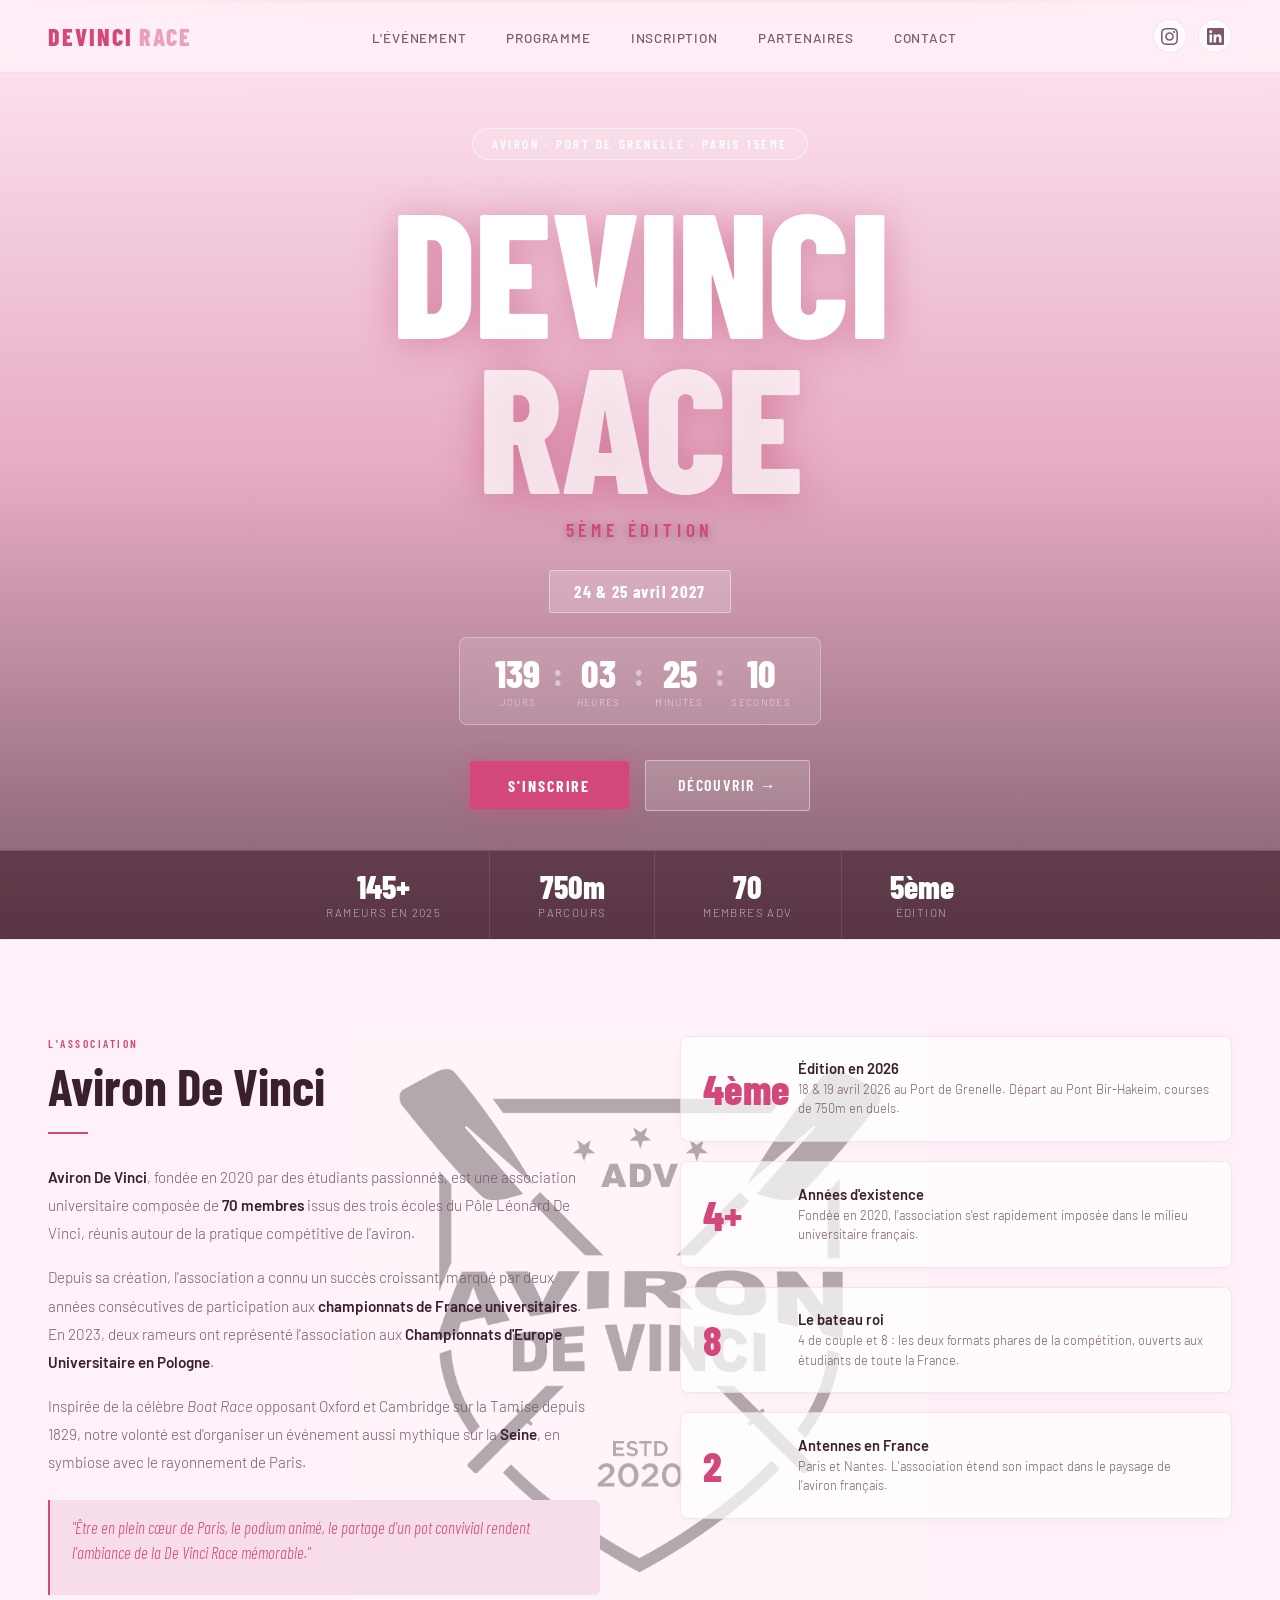
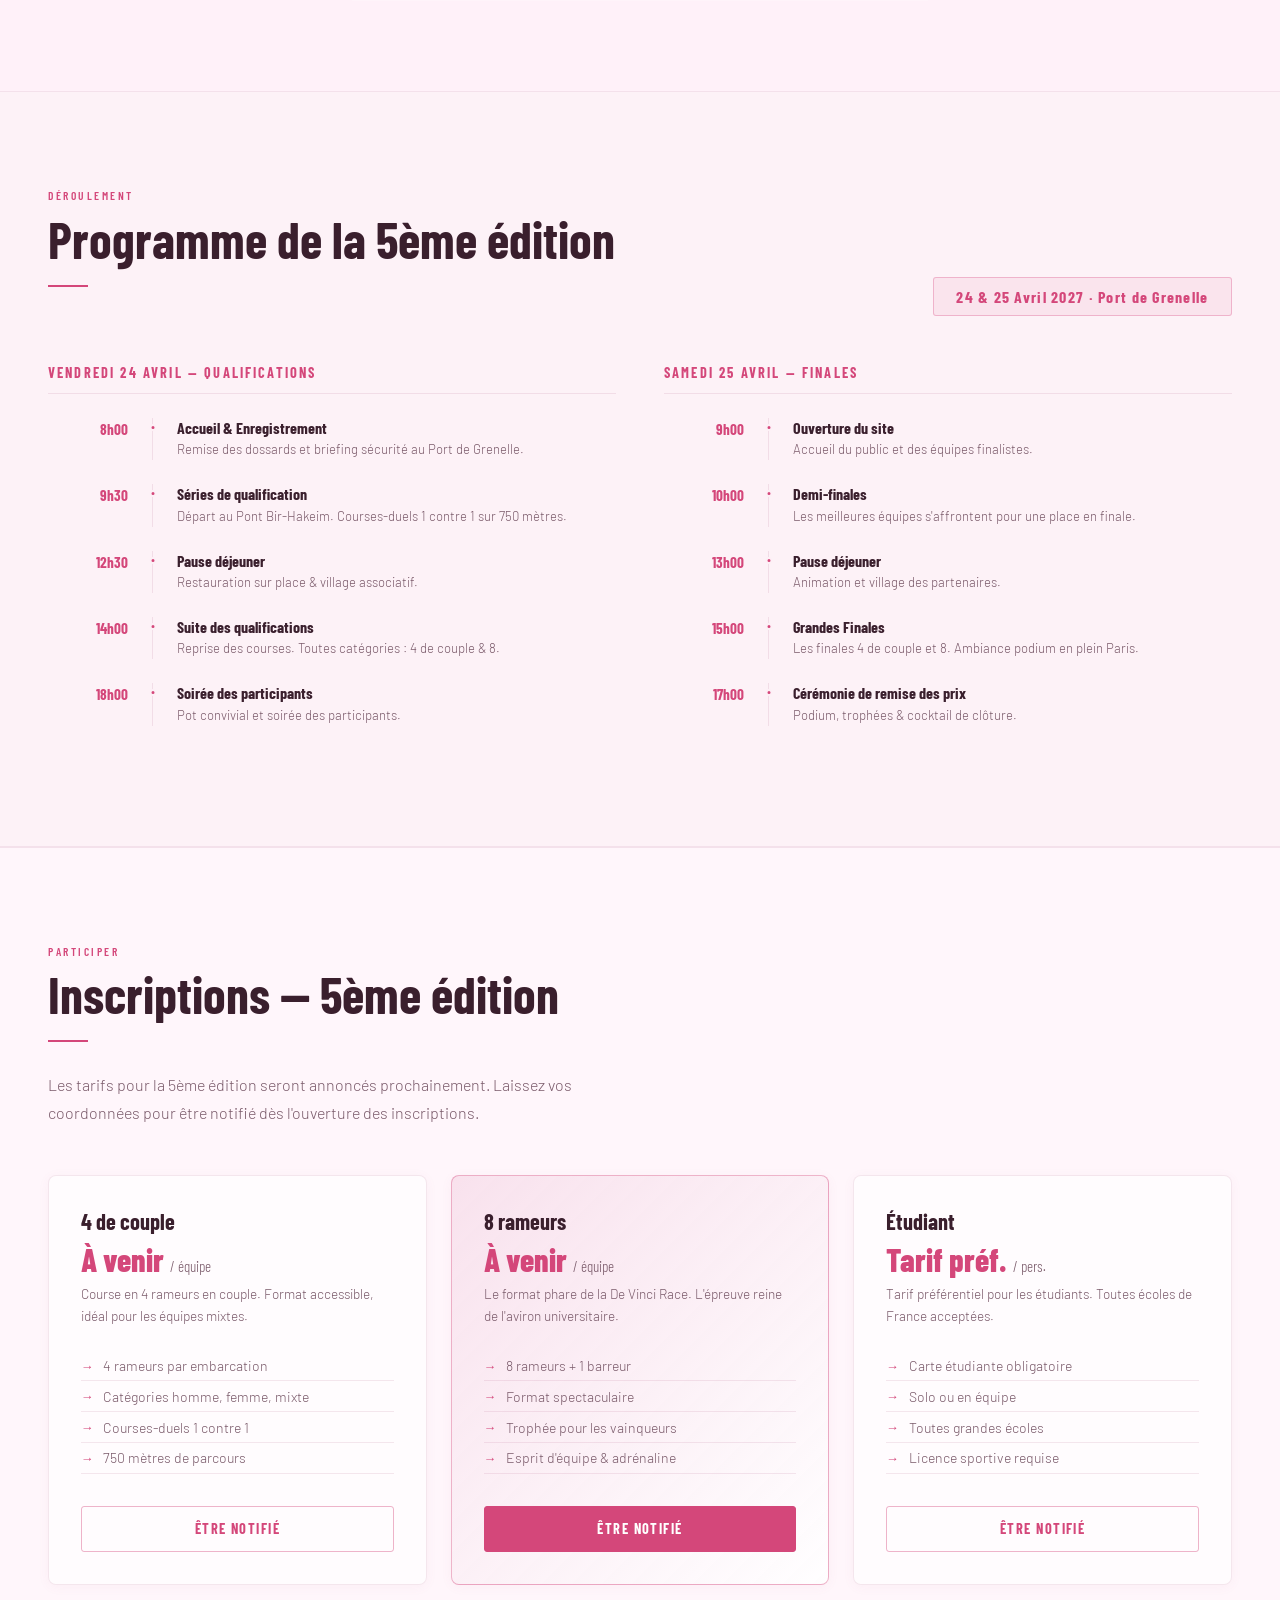
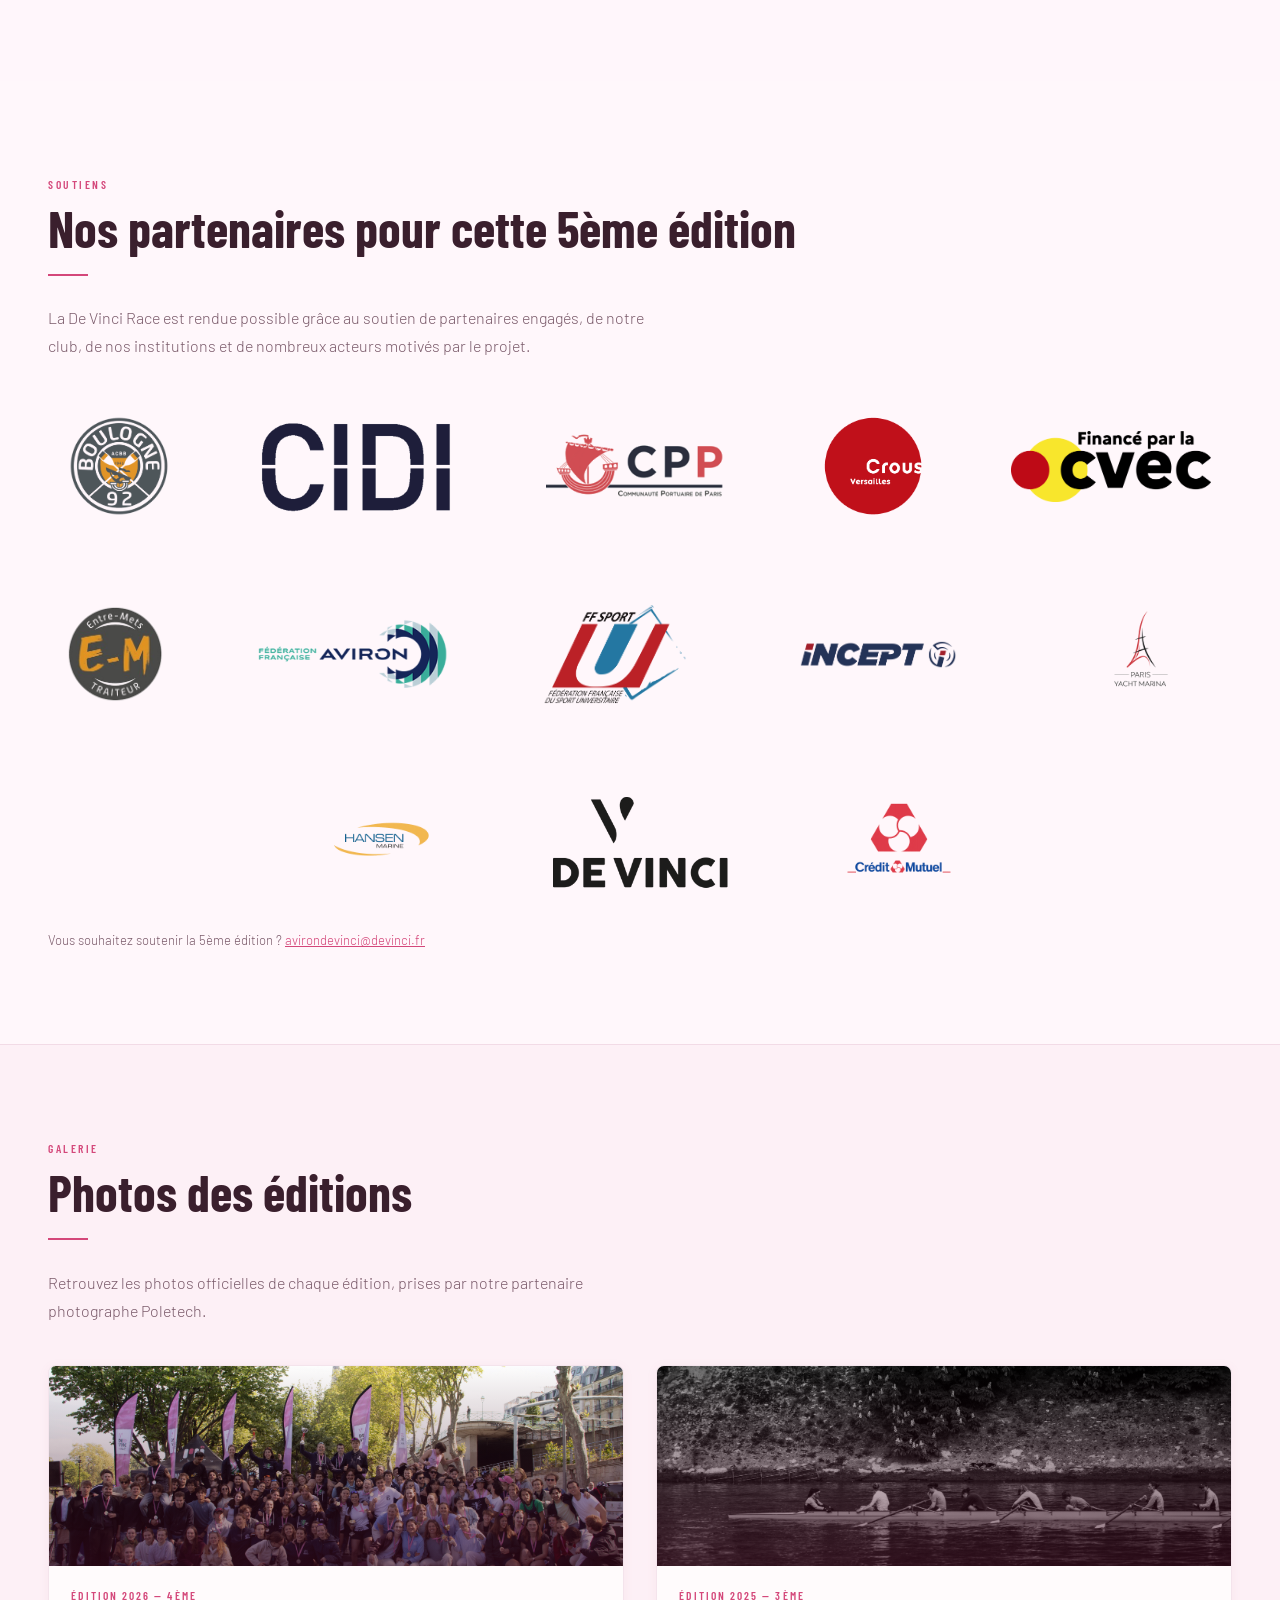
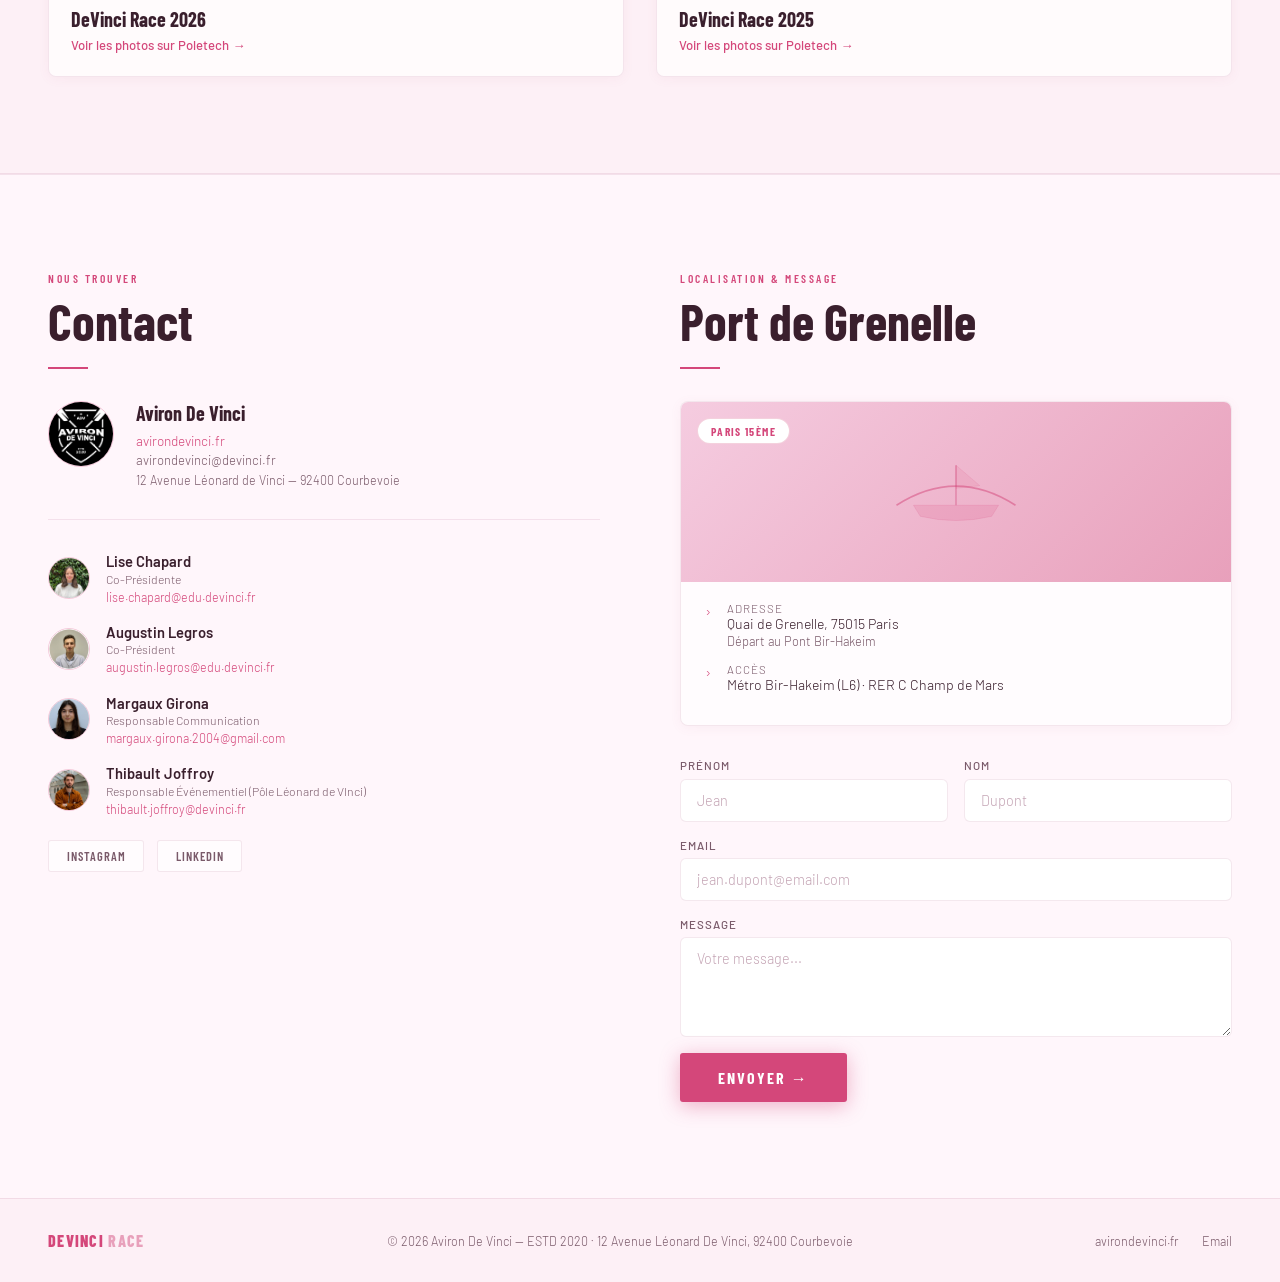
==== commit 4224dcf9: "Compte à rebours 2027, icônes réseaux nav, dates 5ème édition, section photos Poletech Co-Authored-B" ====
--- a/index.html
+++ b/index.html
@@ -5,6 +5,16 @@
 <meta name="viewport" content="width=device-width, initial-scale=1.0">
 <meta name="google-site-verification" content="bZMqOTONY5VZblVEgiD8eAjr-qO-17TrPbFSKlkd3wM" />
 <title>DeVinci Race 2026 — La régate des Grandes Écoles</title>
+<meta name="description" content="DeVinci Race 2026 — La régate des Grandes Écoles. 18 & 19 avril 2026 au Port de Grenelle, Paris. Organisée par Aviron De Vinci, l'association universitaire du Pôle Léonard de Vinci.">
+<meta name="keywords" content="DeVinci Race, aviron, régate, grandes écoles, Paris, Pôle Léonard de Vinci, 2026, universitaire">
+<meta property="og:type" content="website">
+<meta property="og:site_name" content="DeVinci Race">
+<meta property="og:title" content="DeVinci Race 2026 — La régate des Grandes Écoles">
+<meta property="og:description" content="18 & 19 avril 2026 au Port de Grenelle, Paris. La régate universitaire organisée par Aviron De Vinci.">
+<meta property="og:url" content="https://devinci-race.vercel.app/">
+<meta property="og:image" content="https://devinci-race.vercel.app/PhotosSite/ADV-Logo1-FondNoir%20.png">
+<link rel="icon" type="image/png" href="PhotosSite/ADV-Logo1-FondNoir .png">
+<link rel="apple-touch-icon" href="PhotosSite/ADV-Logo1-FondNoir .png">
 <link href="https://fonts.googleapis.com/css2?family=Barlow+Condensed:wght@300;400;600;700;800&family=Barlow:wght@300;400;500&display=swap" rel="stylesheet">
 <style>
   *, *::before, *::after { box-sizing: border-box; margin: 0; padding: 0; }
@@ -432,6 +442,68 @@
   .footer-links a { font-size: 0.78rem; color: var(--text-muted); text-decoration: none; }
   .footer-links a:hover { color: var(--accent); }
 
+  /* ── NAV SOCIAL ── */
+  .nav-social { display: flex; gap: 0.7rem; align-items: center; margin-left: 1rem; }
+  .nav-social-btn {
+    display: flex; align-items: center; justify-content: center;
+    width: 34px; height: 34px; border-radius: 50%;
+    border: 1px solid var(--border); color: var(--text-muted);
+    transition: all 0.2s; text-decoration: none; background: var(--card-bg);
+  }
+  .nav-social-btn:hover { border-color: var(--accent); color: var(--accent); background: var(--accent-pale); }
+  .nav-social-btn svg { width: 17px; height: 17px; fill: currentColor; }
+
+  /* ── COUNTDOWN ── */
+  .hero-countdown {
+    display: flex; align-items: center; gap: 0.4rem;
+    margin-top: 1.5rem;
+    background: rgba(255,255,255,0.12);
+    border: 1px solid rgba(255,255,255,0.3);
+    backdrop-filter: blur(8px);
+    padding: 1rem 1.8rem; border-radius: 8px;
+  }
+  .countdown-item { display: flex; flex-direction: column; align-items: center; min-width: 58px; }
+  .countdown-num {
+    font-family: 'Barlow Condensed', sans-serif;
+    font-size: 2.4rem; font-weight: 800; color: white; line-height: 1;
+  }
+  .countdown-lbl {
+    font-size: 0.6rem; letter-spacing: 0.14em; text-transform: uppercase;
+    color: rgba(255,255,255,0.65); margin-top: 0.2rem;
+  }
+  .countdown-sep {
+    font-family: 'Barlow Condensed', sans-serif;
+    font-size: 2rem; font-weight: 800; color: rgba(255,255,255,0.45); margin-bottom: 1rem;
+  }
+
+  /* ── PHOTOS POLETECH ── */
+  .photos-grid { display: grid; grid-template-columns: 1fr 1fr; gap: 2rem; margin-top: 2.5rem; }
+  .photo-card {
+    background: var(--card-bg); border: 0.5px solid var(--border);
+    border-radius: 8px; overflow: hidden;
+    transition: transform 0.2s, box-shadow 0.2s;
+    text-decoration: none;
+    box-shadow: 0 2px 12px rgba(180,80,120,0.06);
+    display: block;
+  }
+  .photo-card:hover { transform: translateY(-3px); box-shadow: 0 8px 30px rgba(180,80,120,0.15); }
+  .photo-card-img {
+    height: 200px; background-size: cover; background-position: center;
+    position: relative;
+  }
+  .photo-card-img::after {
+    content: ''; position: absolute; inset: 0;
+    background: linear-gradient(to top, rgba(60,10,30,0.6), transparent);
+  }
+  .photo-card-body { padding: 1.4rem; }
+  .photo-card-year {
+    font-family: 'Barlow Condensed', sans-serif;
+    font-size: 0.72rem; letter-spacing: 0.18em; text-transform: uppercase;
+    color: var(--accent); font-weight: 600; margin-bottom: 0.3rem;
+  }
+  .photo-card-title { font-family: 'Barlow Condensed', sans-serif; font-size: 1.25rem; font-weight: 700; color: var(--text); margin-bottom: 0.4rem; }
+  .photo-card-link { font-size: 0.82rem; color: var(--accent); font-weight: 500; }
+
   /* ── HAMBURGER ── */
   .nav-toggle {
     display: none;
@@ -475,6 +547,11 @@
 
     footer { flex-direction: column; align-items: center; text-align: center; gap: 0.8rem; }
     .footer-links { justify-content: center; }
+    .hero-countdown { padding: 0.8rem 1rem; gap: 0.3rem; }
+    .countdown-num { font-size: 1.7rem; }
+    .countdown-item { min-width: 42px; }
+    .photos-grid { grid-template-columns: 1fr; }
+    .nav-social { margin-left: 0; }
   }
 </style>
 </head>
@@ -491,6 +568,14 @@
     <li><a href="#partners">Partenaires</a></li>
     <li><a href="#contact">Contact</a></li>
   </ul>
+  <div class="nav-social">
+    <a href="https://www.instagram.com/devinci_race/" class="nav-social-btn" aria-label="Instagram" target="_blank">
+      <svg viewBox="0 0 24 24" xmlns="http://www.w3.org/2000/svg"><path d="M12 2.163c3.204 0 3.584.012 4.85.07 3.252.148 4.771 1.691 4.919 4.919.058 1.265.069 1.645.069 4.849 0 3.205-.012 3.584-.069 4.849-.149 3.225-1.664 4.771-4.919 4.919-1.266.058-1.644.07-4.85.07-3.204 0-3.584-.012-4.849-.07-3.26-.149-4.771-1.699-4.919-4.92-.058-1.265-.07-1.644-.07-4.849 0-3.204.013-3.583.07-4.849.149-3.227 1.664-4.771 4.919-4.919 1.266-.057 1.645-.069 4.849-.069zm0-2.163c-3.259 0-3.667.014-4.947.072-4.358.2-6.78 2.618-6.98 6.98-.059 1.281-.073 1.689-.073 4.948 0 3.259.014 3.668.072 4.948.2 4.358 2.618 6.78 6.98 6.98 1.281.058 1.689.072 4.948.072 3.259 0 3.668-.014 4.948-.072 4.354-.2 6.782-2.618 6.979-6.98.059-1.28.073-1.689.073-4.948 0-3.259-.014-3.667-.072-4.947-.196-4.354-2.617-6.78-6.979-6.98-1.281-.059-1.69-.073-4.949-.073zm0 5.838c-3.403 0-6.162 2.759-6.162 6.162s2.759 6.163 6.162 6.163 6.162-2.759 6.162-6.163c0-3.403-2.759-6.162-6.162-6.162zm0 10.162c-2.209 0-4-1.79-4-4 0-2.209 1.791-4 4-4s4 1.791 4 4c0 2.21-1.791 4-4 4zm6.406-11.845c-.796 0-1.441.645-1.441 1.44s.645 1.44 1.441 1.44c.795 0 1.439-.645 1.439-1.44s-.644-1.44-1.439-1.44z"/></svg>
+    </a>
+    <a href="https://www.linkedin.com/company/aviron-de-vinci/?viewAsMember=true" class="nav-social-btn" aria-label="LinkedIn" target="_blank">
+      <svg viewBox="0 0 24 24" xmlns="http://www.w3.org/2000/svg"><path d="M20.447 20.452h-3.554v-5.569c0-1.328-.027-3.037-1.852-3.037-1.853 0-2.136 1.445-2.136 2.939v5.667H9.351V9h3.414v1.561h.046c.477-.9 1.637-1.85 3.37-1.85 3.601 0 4.267 2.37 4.267 5.455v6.286zM5.337 7.433c-1.144 0-2.063-.926-2.063-2.065 0-1.138.92-2.063 2.063-2.063 1.14 0 2.064.925 2.064 2.063 0 1.139-.925 2.065-2.064 2.065zm1.782 13.019H3.555V9h3.564v11.452zM22.225 0H1.771C.792 0 0 .774 0 1.729v20.542C0 23.227.792 24 1.771 24h20.451C23.2 24 24 23.227 24 22.271V1.729C24 .774 23.2 0 22.222 0h.003z"/></svg>
+    </a>
+  </div>
 </nav>
 
 <!-- ════════════════ HERO VIDÉO ════════════════ -->
@@ -515,8 +600,17 @@
       DEVINCI<br>
       <span class="line2">RACE</span>
     </h1>
-    <div class="hero-edition">4ème Édition</div>
-    <div class="hero-date-pill">18 &amp; 19 avril 2026</div>
+    <div class="hero-edition">5ème Édition</div>
+    <div class="hero-date-pill">24 &amp; 25 avril 2027</div>
+    <div class="hero-countdown">
+      <div class="countdown-item"><span class="countdown-num" id="cd-days">000</span><span class="countdown-lbl">Jours</span></div>
+      <div class="countdown-sep">:</div>
+      <div class="countdown-item"><span class="countdown-num" id="cd-hours">00</span><span class="countdown-lbl">Heures</span></div>
+      <div class="countdown-sep">:</div>
+      <div class="countdown-item"><span class="countdown-num" id="cd-mins">00</span><span class="countdown-lbl">Minutes</span></div>
+      <div class="countdown-sep">:</div>
+      <div class="countdown-item"><span class="countdown-num" id="cd-secs">00</span><span class="countdown-lbl">Secondes</span></div>
+    </div>
     <div class="hero-cta">
       <a href="#inscription" class="btn-primary">S'inscrire</a>
       <a href="#about" class="btn-outline">Découvrir →</a>
@@ -536,7 +630,7 @@
       <div class="lbl">Membres ADV</div>
     </div>
     <div class="hero-stat-item">
-      <div class="num">4ème</div>
+      <div class="num">5ème</div>
       <div class="lbl">Édition</div>
     </div>
   </div>
@@ -558,10 +652,10 @@
     </div>
     <div class="about-right">
       <div class="stat-card">
-        <div class="num">3ème</div>
+        <div class="num">4ème</div>
         <div class="info">
-          <div class="ttl">Édition en 2025</div>
-          <div class="dsc">26 &amp; 27 avril 2025 au Port de Grenelle. Départ au Pont Bir-Hakeim, courses de 750m en duels.</div>
+          <div class="ttl">Édition en 2026</div>
+          <div class="dsc">18 &amp; 19 avril 2026 au Port de Grenelle. Départ au Pont Bir-Hakeim, courses de 750m en duels.</div>
         </div>
       </div>
       <div class="stat-card">
@@ -595,14 +689,14 @@
     <div class="prog-header">
       <div>
         <div class="section-eyebrow">Déroulement</div>
-        <h2 class="section-title">Programme de la 4ème édition</h2>
+        <h2 class="section-title">Programme de la 5ème édition</h2>
         <div class="divider"></div>
       </div>
-      <div class="date-badge">18 &amp; 19 Avril 2026 · Port de Grenelle</div>
+      <div class="date-badge">24 &amp; 25 Avril 2027 · Port de Grenelle</div>
     </div>
     <div class="days-grid">
       <div>
-        <div class="day-label">Vendredi 18 avril — Qualifications</div>
+        <div class="day-label">Vendredi 24 avril — Qualifications</div>
         <div class="timeline">
           <div class="timeline-item">
             <div class="timeline-time">8h00</div>
@@ -647,7 +741,7 @@
         </div>
       </div>
       <div>
-        <div class="day-label">Samedi 19 avril — Finales</div>
+        <div class="day-label">Samedi 25 avril — Finales</div>
         <div class="timeline">
           <div class="timeline-item">
             <div class="timeline-time">9h00</div>
@@ -699,9 +793,9 @@
 <section class="inscription" id="inscription" style="background-image: url('PhotosSite/IMG_9130.jpg'); background-size: cover; background-position: center; background-attachment: fixed; position: relative;">
   <div style="position:absolute;inset:0;background:rgba(255,247,251,0.70);z-index:0;"></div>  <div style="position:relative;z-index:1;">
     <div class="section-eyebrow">Participer</div>
-    <h2 class="section-title">Inscriptions — 4ème édition</h2>
+    <h2 class="section-title">Inscriptions — 5ème édition</h2>
     <div class="divider"></div>
-    <p class="section-lead">Les tarifs pour la 4ème édition seront annoncés prochainement. Laissez vos coordonnées pour être notifié dès l'ouverture des inscriptions.</p>
+    <p class="section-lead">Les tarifs pour la 5ème édition seront annoncés prochainement. Laissez vos coordonnées pour être notifié dès l'ouverture des inscriptions.</p>
     <div class="cards-grid">
       <div class="card">
         <div class="card-cat">4 de couple</div>
@@ -746,7 +840,7 @@
 <!-- ════════════════ PARTENAIRES ════════════════ -->
 <section class="partners" id="partners">
   <div class="section-eyebrow">Soutiens</div>
-  <h2 class="section-title">Nos partenaires pour cette 4ème édition</h2>
+  <h2 class="section-title">Nos partenaires pour cette 5ème édition</h2>
   <div class="divider"></div>
   <p class="section-lead">La De Vinci Race est rendue possible grâce au soutien de partenaires engagés, de notre club, de nos institutions et de nombreux acteurs motivés par le projet.</p>
   <div class="partners-grid">
@@ -790,7 +884,33 @@
       <img src="Logos/Logo CM.png" alt="Crédit Mutuel">
     </div>
   </div>
-  <p style="font-size:0.82rem; color:var(--text-muted);">Vous souhaitez soutenir la 4ème édition ? <a href="mailto:avirondevinci@devinci.fr" style="color:var(--accent);">avirondevinci@devinci.fr</a></p>
+  <p style="font-size:0.82rem; color:var(--text-muted);">Vous souhaitez soutenir la 5ème édition ? <a href="mailto:avirondevinci@devinci.fr" style="color:var(--accent);">avirondevinci@devinci.fr</a></p>
+</section>
+
+<!-- ════════════════ PHOTOS POLETECH ════════════════ -->
+<section style="background: var(--bg-section); border-top: 0.5px solid var(--border); border-bottom: 0.5px solid var(--border);">
+  <div class="section-eyebrow">Galerie</div>
+  <h2 class="section-title">Photos des éditions</h2>
+  <div class="divider"></div>
+  <p class="section-lead">Retrouvez les photos officielles de chaque édition, prises par notre partenaire photographe Poletech.</p>
+  <div class="photos-grid">
+    <a href="https://poletech.fr/2026/04/18/aviron-devinci-devincirace/" class="photo-card" target="_blank" rel="noopener">
+      <div class="photo-card-img" style="background-image: url('PhotosSite/IMG_9375.jpg');"></div>
+      <div class="photo-card-body">
+        <div class="photo-card-year">Édition 2026 — 4ème</div>
+        <div class="photo-card-title">DeVinci Race 2026</div>
+        <div class="photo-card-link">Voir les photos sur Poletech →</div>
+      </div>
+    </a>
+    <a href="https://poletech.fr/2025/04/26/aviron-de-vinci-devinci-race/" class="photo-card" target="_blank" rel="noopener">
+      <div class="photo-card-img" style="background-image: url('PhotosSite/IMG_9041.jpg');"></div>
+      <div class="photo-card-body">
+        <div class="photo-card-year">Édition 2025 — 3ème</div>
+        <div class="photo-card-title">DeVinci Race 2025</div>
+        <div class="photo-card-link">Voir les photos sur Poletech →</div>
+      </div>
+    </a>
+  </div>
 </section>
 
 <!-- ════════════════ CONTACT ════════════════ -->
@@ -916,6 +1036,24 @@
 </footer>
 
 <script>
+  (function() {
+    const target = new Date('2027-04-24T08:00:00');
+    function update() {
+      const diff = target - new Date();
+      if (diff <= 0) { document.getElementById('countdown').textContent = "C'est parti !"; return; }
+      const d = Math.floor(diff / 86400000);
+      const h = Math.floor((diff % 86400000) / 3600000);
+      const m = Math.floor((diff % 3600000) / 60000);
+      const s = Math.floor((diff % 60000) / 1000);
+      document.getElementById('cd-days').textContent = String(d).padStart(3,'0');
+      document.getElementById('cd-hours').textContent = String(h).padStart(2,'0');
+      document.getElementById('cd-mins').textContent = String(m).padStart(2,'0');
+      document.getElementById('cd-secs').textContent = String(s).padStart(2,'0');
+    }
+    update(); setInterval(update, 1000);
+  })();
+</script>
+<script>
   const toggle = document.getElementById('nav-toggle');
   const navLinks = document.getElementById('nav-links');
   toggle.addEventListener('click', () => navLinks.classList.toggle('open'));
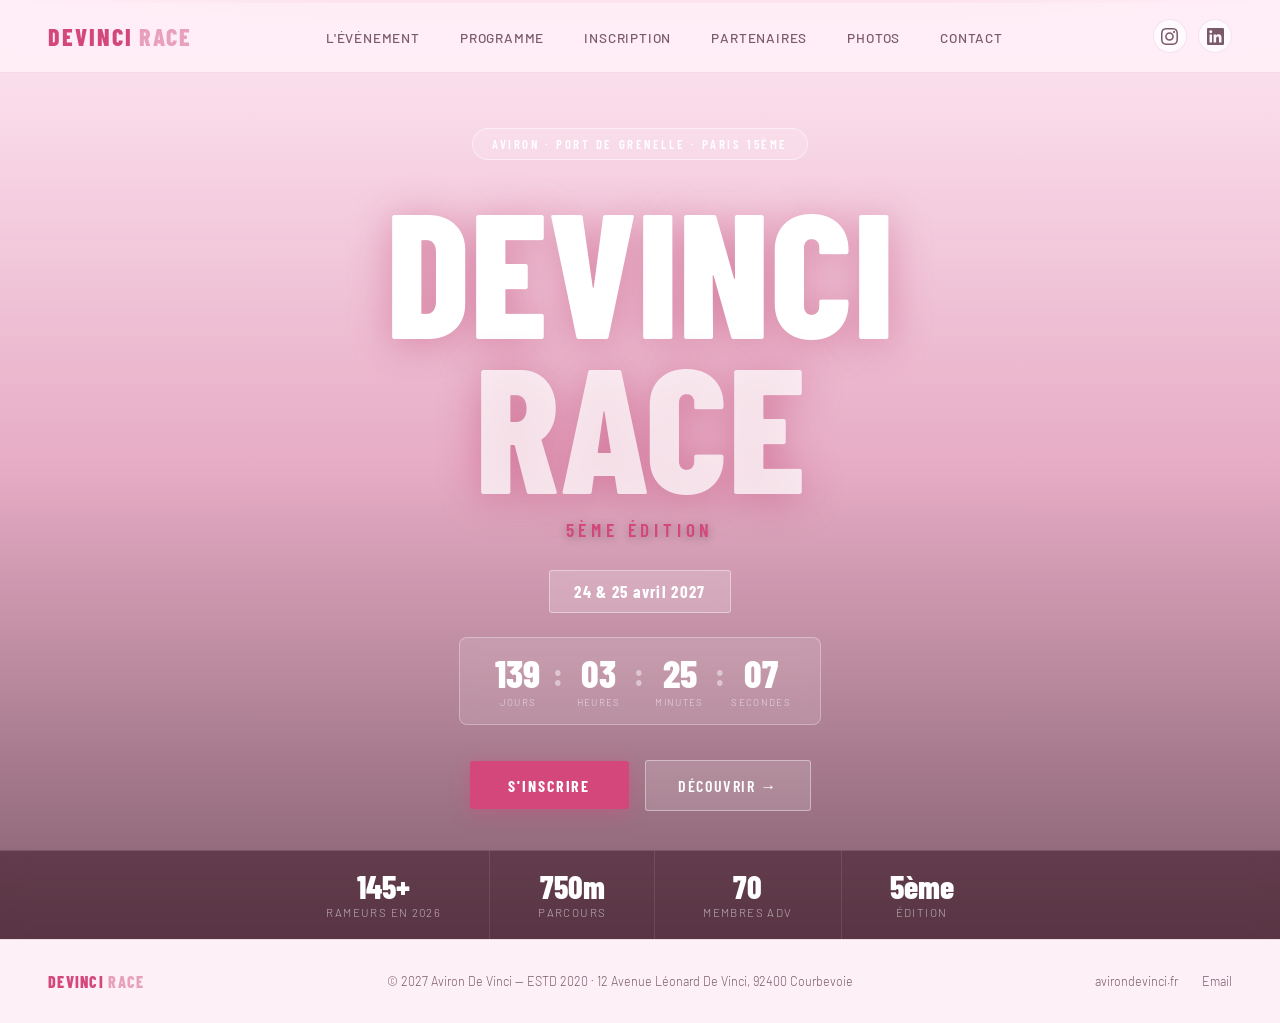
==== commit c32087f8: "Refactoring multi-pages : hero seul sur index, 6 pages dédiées - index.html : hero uniquement + comp" ====
--- a/index.html
+++ b/index.html
@@ -1,1063 +1,123 @@
-<!DOCTYPE html>
-<html lang="fr">
-<head>
-<meta charset="UTF-8">
-<meta name="viewport" content="width=device-width, initial-scale=1.0">
-<meta name="google-site-verification" content="bZMqOTONY5VZblVEgiD8eAjr-qO-17TrPbFSKlkd3wM" />
-<title>DeVinci Race 2026 — La régate des Grandes Écoles</title>
-<meta name="description" content="DeVinci Race 2026 — La régate des Grandes Écoles. 18 & 19 avril 2026 au Port de Grenelle, Paris. Organisée par Aviron De Vinci, l'association universitaire du Pôle Léonard de Vinci.">
-<meta name="keywords" content="DeVinci Race, aviron, régate, grandes écoles, Paris, Pôle Léonard de Vinci, 2026, universitaire">
-<meta property="og:type" content="website">
-<meta property="og:site_name" content="DeVinci Race">
-<meta property="og:title" content="DeVinci Race 2026 — La régate des Grandes Écoles">
-<meta property="og:description" content="18 & 19 avril 2026 au Port de Grenelle, Paris. La régate universitaire organisée par Aviron De Vinci.">
-<meta property="og:url" content="https://devinci-race.vercel.app/">
-<meta property="og:image" content="https://devinci-race.vercel.app/PhotosSite/ADV-Logo1-FondNoir%20.png">
-<link rel="icon" type="image/png" href="PhotosSite/ADV-Logo1-FondNoir .png">
-<link rel="apple-touch-icon" href="PhotosSite/ADV-Logo1-FondNoir .png">
-<link href="https://fonts.googleapis.com/css2?family=Barlow+Condensed:wght@300;400;600;700;800&family=Barlow:wght@300;400;500&display=swap" rel="stylesheet">
-<style>
-  *, *::before, *::after { box-sizing: border-box; margin: 0; padding: 0; }
-  :root {
-    --bg:           #fff7fb;
-    --bg-section:   #fdf0f6;
-    --accent:       #d4477a;
-    --accent-light: #e8a0bb;
-    --accent-pale:  #f7dce9;
-    --gold:         #d4477a;
-    --text:         #3a1f2d;
-    --text-muted:   #7a5a6a;
-    --border:       rgba(180, 100, 140, 0.15);
-    --card-bg:      rgba(255,255,255,0.7);
-  }
-  html { scroll-behavior: smooth; }
-  body {
-    font-family: 'Barlow', sans-serif;
-    background: var(--bg);
-    color: var(--text);
-    font-weight: 300;
-    overflow-x: hidden;
-  }
-
-  /* ── NAV ── */
-  nav {
-    position: fixed; top: 0; left: 0; right: 0; z-index: 100;
-    display: flex; justify-content: space-between; align-items: center;
-    padding: 1.2rem 3rem;
-    background: rgba(255, 240, 248, 0.88);
-    backdrop-filter: blur(14px);
-    border-bottom: 0.5px solid var(--border);
-  }
-  .nav-logo {
-    font-family: 'Barlow Condensed', sans-serif;
-    font-weight: 800; font-size: 1.5rem; letter-spacing: 0.08em;
-    color: var(--accent); text-decoration: none;
-  }
-  .nav-logo span { color: var(--accent-light); }
-  .nav-links { display: flex; gap: 2.5rem; list-style: none; }
-  .nav-links a {
-    color: var(--text-muted); text-decoration: none;
-    font-size: 0.85rem; letter-spacing: 0.06em; text-transform: uppercase; font-weight: 500;
-    transition: color 0.2s;
-  }
-  .nav-links a:hover { color: var(--accent); }
-
-  /* ── HERO VIDÉO ── */
-  .hero {
-    min-height: 100vh;
-    display: flex; flex-direction: column;
-    align-items: center; justify-content: center;
-    position: relative; overflow: hidden;
-    text-align: center;
-  }
-  .hero-video-wrap {
-    position: absolute; inset: 0; z-index: 0;
-    overflow: hidden;
-  }
-  .hero-video-wrap video {
-    width: 100%; height: 100%;
-    object-fit: cover;
-  }
-  .hero-overlay {
-    position: absolute; inset: 0; z-index: 1;
-    background: linear-gradient(
-      to bottom,
-      rgba(255, 220, 238, 0.55) 0%,
-      rgba(200, 80, 130, 0.45) 50%,
-      rgba(60, 10, 30, 0.65) 100%
-    );
-  }
-  .hero-fallback-bg {
-    position: absolute; inset: 0; z-index: 0;
-    background: linear-gradient(135deg, #fce8f3 0%, #f5b8d8 40%, #e0709f 70%, #c44c7a 100%);
-  }
-  .hero-accent-line {
-    position: absolute; top: 0; left: 0; right: 0; height: 3px; z-index: 3;
-    background: linear-gradient(90deg, transparent, var(--accent), var(--gold), var(--accent), transparent);
-  }
-  .hero-content {
-    position: relative; z-index: 2;
-    display: flex; flex-direction: column; align-items: center;
-    padding: 2rem;
-  }
-  .hero-badge {
-    display: inline-block;
-    font-family: 'Barlow Condensed', sans-serif;
-    font-size: 0.8rem; letter-spacing: 0.2em; text-transform: uppercase; font-weight: 600;
-    color: white;
-    border: 1px solid rgba(255,255,255,0.5);
-    background: rgba(255,255,255,0.15);
-    padding: 0.45rem 1.2rem; border-radius: 2rem; margin-bottom: 2rem;
-    backdrop-filter: blur(4px);
-  }
-  .hero-title {
-    font-family: 'Barlow Condensed', sans-serif;
-    font-size: clamp(5rem, 14vw, 11rem);
-    font-weight: 800; line-height: 0.88; letter-spacing: -0.01em;
-    color: white;
-    text-shadow: 0 4px 40px rgba(180, 40, 90, 0.4);
-  }
-  .hero-title .line2 {
-    color: rgba(255,255,255,0.75);
-    display: block;
-  }
-  .hero-edition {
-    font-family: 'Barlow Condensed', sans-serif;
-    font-size: 1.2rem; font-weight: 600;
-    color: var(--gold);
-    letter-spacing: 0.25em; text-transform: uppercase;
-    margin-top: 1rem;
-    text-shadow: 0 2px 10px rgba(0,0,0,0.3);
-  }
-  .hero-date-pill {
-    display: inline-flex; align-items: center; gap: 0.5rem;
-    margin-top: 1.8rem;
-    background: rgba(255,255,255,0.18);
-    border: 1px solid rgba(255,255,255,0.4);
-    backdrop-filter: blur(8px);
-    padding: 0.65rem 1.5rem; border-radius: 3px;
-    font-family: 'Barlow Condensed', sans-serif;
-    font-size: 1.05rem; font-weight: 700; color: white; letter-spacing: 0.08em;
-  }
-  .hero-cta {
-    margin-top: 2.2rem; display: flex; gap: 1rem; align-items: center;
-  }
-  .btn-primary {
-    background: var(--accent); color: white;
-    padding: 0.9rem 2.4rem; border-radius: 3px;
-    font-family: 'Barlow Condensed', sans-serif;
-    font-size: 1rem; letter-spacing: 0.12em; font-weight: 700; text-transform: uppercase;
-    border: none; cursor: pointer; transition: background 0.2s, transform 0.1s;
-    text-decoration: none; display: inline-block;
-    box-shadow: 0 4px 20px rgba(212, 71, 122, 0.4);
-  }
-  .btn-primary:hover { background: #be3568; transform: translateY(-1px); }
-  .btn-outline {
-    background: rgba(255,255,255,0.15); color: white;
-    padding: 0.9rem 2rem; border-radius: 3px;
-    font-family: 'Barlow Condensed', sans-serif;
-    font-size: 1rem; letter-spacing: 0.1em; font-weight: 600; text-transform: uppercase;
-    border: 1px solid rgba(255,255,255,0.4); cursor: pointer;
-    transition: background 0.2s; text-decoration: none; display: inline-block;
-    backdrop-filter: blur(4px);
-  }
-  .btn-outline:hover { background: rgba(255,255,255,0.28); }
-  .hero-stats-bar {
-    position: absolute; bottom: 0; left: 0; right: 0; z-index: 2;
-    display: flex; justify-content: center; gap: 0;
-    background: rgba(40, 5, 20, 0.45);
-    backdrop-filter: blur(10px);
-    border-top: 0.5px solid rgba(255,255,255,0.15);
-  }
-  .hero-stat-item {
-    padding: 1.2rem 3rem;
-    text-align: center;
-    border-right: 0.5px solid rgba(255,255,255,0.1);
-  }
-  .hero-stat-item:last-child { border-right: none; }
-  .hero-stat-item .num {
-    font-family: 'Barlow Condensed', sans-serif;
-    font-size: 2rem; font-weight: 800; color: white; line-height: 1;
-  }
-  .hero-stat-item .lbl {
-    font-size: 0.72rem; letter-spacing: 0.12em; color: rgba(255,255,255,0.6);
-    text-transform: uppercase; margin-top: 0.2rem;
-  }
-
-  /* ── SECTIONS COMMUNES ── */
-  section { padding: 6rem 3rem; }
-  .section-eyebrow {
-    font-family: 'Barlow Condensed', sans-serif;
-    font-size: 0.72rem; letter-spacing: 0.22em; text-transform: uppercase;
-    color: var(--accent); font-weight: 600; margin-bottom: 0.6rem;
-  }
-  .section-title {
-    font-family: 'Barlow Condensed', sans-serif;
-    font-size: clamp(2.2rem, 4vw, 3.2rem); font-weight: 700; line-height: 1.05;
-    color: var(--text); margin-bottom: 1rem;
-  }
-  .section-lead { color: var(--text-muted); font-size: 1rem; line-height: 1.75; max-width: 600px; }
-  .divider {
-    width: 40px; height: 2px;
-    background: linear-gradient(90deg, var(--accent), var(--gold));
-    margin: 1.2rem 0 1.8rem;
-  }
-
-  /* ── À PROPOS ── */
-  .about { border-top: 0.5px solid var(--border); }
-  .about-grid { display: grid; grid-template-columns: 1fr 1fr; gap: 5rem; align-items: start; }
-  .about-text p { color: var(--text-muted); font-size: 0.95rem; line-height: 1.85; margin-bottom: 1rem; }
-  .about-text p strong { color: var(--text); font-weight: 600; }
-  .about-highlight {
-    margin-top: 1.5rem;
-    border-left: 2px solid var(--accent);
-    padding: 0.9rem 1.4rem;
-    background: var(--accent-pale);
-    border-radius: 0 6px 6px 0;
-  }
-  .about-highlight p {
-    font-family: 'Barlow Condensed', sans-serif;
-    font-size: 1.05rem; color: var(--accent); line-height: 1.5; font-style: italic;
-  }
-  .about-right { display: flex; flex-direction: column; gap: 1.2rem; }
-  .stat-card {
-    background: var(--card-bg); border: 0.5px solid var(--border);
-    border-radius: 8px; padding: 1.4rem;
-    display: flex; gap: 1.2rem; align-items: center;
-    box-shadow: 0 2px 12px rgba(180,80,120,0.06);
-  }
-  .stat-card .num {
-    font-family: 'Barlow Condensed', sans-serif;
-    font-size: 2.6rem; font-weight: 800; color: var(--accent); line-height: 1; min-width: 75px;
-  }
-  .stat-card .info .ttl { font-weight: 600; font-size: 0.92rem; color: var(--text); margin-bottom: 0.2rem; }
-  .stat-card .info .dsc { font-size: 0.8rem; color: var(--text-muted); line-height: 1.5; }
-
-  /* ── PROGRAMME ── */
-  .programme { background: var(--bg-section); border-top: 0.5px solid var(--border); border-bottom: 0.5px solid var(--border); }
-  .prog-header { display: flex; justify-content: space-between; align-items: flex-end; margin-bottom: 3rem; }
-  .date-badge {
-    font-family: 'Barlow Condensed', sans-serif;
-    font-size: 1rem; font-weight: 700; color: var(--gold);
-    background: rgba(212, 71, 122, 0.08); border: 0.5px solid rgba(212,71,122,0.3);
-    padding: 0.55rem 1.4rem; border-radius: 3px; letter-spacing: 0.08em;
-  }
-  .days-grid { display: grid; grid-template-columns: 1fr 1fr; gap: 3rem; }
-  .day-label {
-    font-family: 'Barlow Condensed', sans-serif;
-    font-size: 0.9rem; font-weight: 700; letter-spacing: 0.15em; text-transform: uppercase;
-    color: var(--accent); margin-bottom: 1.5rem;
-    padding-bottom: 0.75rem; border-bottom: 0.5px solid var(--border);
-  }
-  .timeline { display: flex; flex-direction: column; }
-  .timeline-item {
-    display: grid; grid-template-columns: 80px 1px 1fr;
-    gap: 0 1.5rem; padding-bottom: 1.5rem; align-items: start;
-  }
-  .timeline-time {
-    font-family: 'Barlow Condensed', sans-serif;
-    font-size: 0.95rem; font-weight: 700; color: var(--accent);
-    text-align: right; padding-top: 2px;
-  }
-  .timeline-line { width: 1px; background: var(--border); position: relative; align-self: stretch; }
-  .timeline-dot {
-    position: absolute; top: 6px; left: 50%; transform: translateX(-50%);
-    width: 7px; height: 7px; border-radius: 50%;
-    background: var(--accent); border: 2px solid var(--bg-section);
-  }
-  .timeline-event { font-family: 'Barlow Condensed', sans-serif; font-size: 1rem; font-weight: 700; color: var(--text); margin-bottom: 0.15rem; }
-  .timeline-desc { font-size: 0.82rem; color: var(--text-muted); line-height: 1.6; }
-
-  /* ── INSCRIPTION ── */
-  .inscription { border-top: 0.5px solid var(--border); }
-  .cards-grid { display: grid; grid-template-columns: repeat(3, 1fr); gap: 1.5rem; margin-top: 3rem; }
-  .card {
-    background: var(--card-bg); border: 0.5px solid var(--border);
-    border-radius: 8px; padding: 2rem; transition: border-color 0.2s, box-shadow 0.2s;
-    box-shadow: 0 2px 12px rgba(180,80,120,0.05);
-  }
-  .card:hover { border-color: rgba(212,71,122,0.35); box-shadow: 0 6px 24px rgba(180,80,120,0.1); }
-  .card.featured {
-    border-color: rgba(212,71,122,0.4);
-    background: linear-gradient(135deg, rgba(247,220,233,0.8), rgba(255,255,255,0.9));
-  }
-  .card-badge {
-    display: inline-block;
-    font-family: 'Barlow Condensed', sans-serif;
-    font-size: 0.7rem; letter-spacing: 0.15em; text-transform: uppercase; font-weight: 700;
-    background: var(--accent-pale); color: var(--accent);
-    border: 0.5px solid rgba(212,71,122,0.25);
-    padding: 0.3rem 0.8rem; border-radius: 2rem; margin-bottom: 1.2rem;
-  }
-  .card-cat { font-family: 'Barlow Condensed', sans-serif; font-size: 1.4rem; font-weight: 700; color: var(--text); margin-bottom: 0.4rem; }
-  .card-price { font-family: 'Barlow Condensed', sans-serif; font-size: 2rem; font-weight: 800; color: var(--accent); margin-bottom: 0.3rem; }
-  .card-price span { font-size: 0.95rem; font-weight: 300; color: var(--text-muted); }
-  .card-desc { font-size: 0.85rem; color: var(--text-muted); line-height: 1.6; margin-bottom: 1.5rem; }
-  .card-list { list-style: none; margin-bottom: 2rem; }
-  .card-list li {
-    font-size: 0.875rem; color: var(--text-muted);
-    padding: 0.4rem 0; border-bottom: 0.5px solid var(--border);
-    display: flex; align-items: center; gap: 0.6rem;
-  }
-  .card-list li::before { content: '→'; color: var(--accent); font-size: 0.8rem; }
-  .btn-card {
-    width: 100%; padding: 0.85rem;
-    font-family: 'Barlow Condensed', sans-serif;
-    font-size: 0.9rem; letter-spacing: 0.1em; font-weight: 700; text-transform: uppercase;
-    border: 1px solid rgba(212,71,122,0.4); color: var(--accent);
-    background: transparent; border-radius: 3px; cursor: pointer; transition: all 0.2s;
-  }
-  .btn-card:hover { background: var(--accent-pale); }
-  .btn-card.filled { background: var(--accent); border-color: var(--accent); color: white; }
-  .btn-card.filled:hover { background: #be3568; }
-
-  /* ── PARTENAIRES ── */
-  .partners-grid {
-    display: flex;
-    flex-wrap: wrap;
-    justify-content: center;
-    align-items: center;
-    gap: 3.5rem;
-    margin: 2.5rem 0 1.5rem;
-  }
-  .partner-item {
-    display: flex;
-    align-items: center;
-    justify-content: center;
-    padding: 1rem;
-    background: transparent;
-    border: none;
-    min-height: unset;
-    transition: transform 0.2s, opacity 0.2s;
-  }
-  .partner-item:hover {
-    transform: scale(1.08);
-    opacity: 0.85;
-    background: transparent;
-  }
-  .partner-item img {
-    max-height: 100px;
-    max-width: 200px;
-    object-fit: contain;
-    filter: grayscale(20%);
-    transition: filter 0.2s;
-  }
-  .partner-item:hover img {
-    filter: grayscale(0%);
-  }
-  .partner-item.highlight { color: var(--accent); }
-
-  /* ── CONTACT ── */
-  .contact { border-top: 0.5px solid var(--border); }
-  .contact-grid { display: grid; grid-template-columns: 1fr 1fr; gap: 5rem; }
-  .contact-info-block { margin-top: 2rem; }
-  .contact-assoc {
-    display: flex; align-items: flex-start; gap: 1.4rem;
-    margin-bottom: 2rem; padding-bottom: 2rem; border-bottom: 0.5px solid var(--border);
-  }
-  .assoc-logo {
-    width: 66px; height: 66px; border-radius: 50%; flex-shrink: 0;
-    background: var(--accent-pale); border: 1.5px solid rgba(212,71,122,0.3);
-    display: flex; align-items: center; justify-content: center;
-    font-family: 'Barlow Condensed', sans-serif;
-    font-size: 0.85rem; font-weight: 800; letter-spacing: 0.05em; color: var(--accent);
-  }
-  .assoc-info .name { font-family: 'Barlow Condensed', sans-serif; font-size: 1.25rem; font-weight: 700; color: var(--text); margin-bottom: 0.3rem; }
-  .assoc-info a { color: var(--accent); font-size: 0.85rem; text-decoration: none; }
-  .assoc-info a:hover { text-decoration: underline; }
-  .assoc-info p { color: var(--text-muted); font-size: 0.82rem; margin-top: 0.2rem; }
-  .team-list { display: flex; flex-direction: column; gap: 1.2rem; width: 100%; }
-  .team-member { display: flex; flex-direction: row; gap: 1rem; align-items: center; width: 100%; }
-  .team-member img { flex-shrink: 0; }
-  .member-name { font-weight: 600; font-size: 0.92rem; color: var(--text); margin-bottom: 0.1rem; white-space: nowrap; }
-  .member-role { font-size: 0.76rem; color: var(--text-muted); margin-bottom: 0.25rem; white-space: nowrap; }
-  .member-contact { font-size: 0.78rem; color: var(--accent); white-space: nowrap; }
-  .avatar {
-    width: 42px; height: 42px; border-radius: 50%; flex-shrink: 0;
-    background: var(--accent-pale); border: 1px solid rgba(212,71,122,0.25);
-    display: flex; align-items: center; justify-content: center;
-    font-family: 'Barlow Condensed', sans-serif;
-    font-size: 0.82rem; font-weight: 700; color: var(--accent);
-  }
-  .member-name { font-weight: 600; font-size: 0.92rem; color: var(--text); margin-bottom: 0.1rem; }
-  .member-role { font-size: 0.76rem; color: var(--text-muted); margin-bottom: 0.25rem; }
-  .member-contact { font-size: 0.78rem; color: var(--accent); }
-  .social-row { display: flex; gap: 0.8rem; margin-top: 1.5rem; }
-  .social-btn {
-    padding: 0.5rem 1.1rem; border-radius: 3px;
-    border: 1px solid var(--border);
-    font-size: 0.78rem; color: var(--text-muted); text-decoration: none;
-    transition: all 0.2s; font-family: 'Barlow Condensed', sans-serif;
-    font-weight: 600; letter-spacing: 0.08em; text-transform: uppercase;
-    background: var(--card-bg);
-  }
-  .social-btn:hover { border-color: var(--accent); color: var(--accent); background: var(--accent-pale); }
-  .location-block {
-    background: var(--card-bg); border: 0.5px solid var(--border);
-    border-radius: 8px; overflow: hidden; margin-top: 2rem;
-    box-shadow: 0 2px 12px rgba(180,80,120,0.06);
-  }
-  .location-map {
-    height: 180px; background: linear-gradient(135deg, #f5cce0, #e8a0bb);
-    position: relative; display: flex; align-items: center; justify-content: center;
-  }
-  .location-map-label {
-    position: absolute; top: 1rem; left: 1rem;
-    font-family: 'Barlow Condensed', sans-serif;
-    font-size: 0.72rem; letter-spacing: 0.12em; text-transform: uppercase;
-    color: var(--accent); font-weight: 700;
-    background: white; padding: 0.3rem 0.8rem; border-radius: 2rem;
-    border: 0.5px solid rgba(212,71,122,0.25);
-  }
-  .location-details { padding: 1.2rem 1.5rem; }
-  .location-row { display: flex; gap: 1rem; align-items: flex-start; margin-bottom: 0.8rem; }
-  .location-label { font-size: 0.72rem; color: var(--text-muted); text-transform: uppercase; letter-spacing: 0.08em; }
-  .location-val { font-size: 0.88rem; color: var(--text); }
-  .contact-form { display: flex; flex-direction: column; gap: 1rem; margin-top: 2rem; }
-  .form-row { display: grid; grid-template-columns: 1fr 1fr; gap: 1rem; }
-  .form-group { display: flex; flex-direction: column; gap: 0.4rem; }
-  .form-label { font-size: 0.72rem; letter-spacing: 0.08em; text-transform: uppercase; color: var(--text-muted); font-weight: 500; }
-  .form-input {
-    background: white; border: 1px solid var(--border);
-    color: var(--text); padding: 0.75rem 1rem; border-radius: 6px;
-    font-family: 'Barlow', sans-serif; font-size: 0.9rem; font-weight: 300;
-    transition: border-color 0.2s; outline: none;
-  }
-  .form-input:focus { border-color: var(--accent); box-shadow: 0 0 0 3px rgba(212,71,122,0.1); }
-  .form-input::placeholder { color: #c4a4b4; }
-  textarea.form-input { resize: vertical; min-height: 100px; }
-
-  /* ── FOOTER ── */
-  footer {
-    padding: 2rem 3rem;
-    border-top: 0.5px solid var(--border);
-    background: var(--bg-section);
-    display: flex; justify-content: space-between; align-items: center;
-    flex-wrap: wrap; gap: 1rem;
-  }
-  .footer-logo { font-family: 'Barlow Condensed', sans-serif; font-size: 1rem; font-weight: 800; letter-spacing: 0.08em; color: var(--accent); }
-  .footer-logo span { color: var(--accent-light); }
-  .footer-copy { font-size: 0.78rem; color: var(--text-muted); }
-  .footer-links { display: flex; gap: 1.5rem; }
-  .footer-links a { font-size: 0.78rem; color: var(--text-muted); text-decoration: none; }
-  .footer-links a:hover { color: var(--accent); }
-
-  /* ── NAV SOCIAL ── */
-  .nav-social { display: flex; gap: 0.7rem; align-items: center; margin-left: 1rem; }
-  .nav-social-btn {
-    display: flex; align-items: center; justify-content: center;
-    width: 34px; height: 34px; border-radius: 50%;
-    border: 1px solid var(--border); color: var(--text-muted);
-    transition: all 0.2s; text-decoration: none; background: var(--card-bg);
-  }
-  .nav-social-btn:hover { border-color: var(--accent); color: var(--accent); background: var(--accent-pale); }
-  .nav-social-btn svg { width: 17px; height: 17px; fill: currentColor; }
-
-  /* ── COUNTDOWN ── */
-  .hero-countdown {
-    display: flex; align-items: center; gap: 0.4rem;
-    margin-top: 1.5rem;
-    background: rgba(255,255,255,0.12);
-    border: 1px solid rgba(255,255,255,0.3);
-    backdrop-filter: blur(8px);
-    padding: 1rem 1.8rem; border-radius: 8px;
-  }
-  .countdown-item { display: flex; flex-direction: column; align-items: center; min-width: 58px; }
-  .countdown-num {
-    font-family: 'Barlow Condensed', sans-serif;
-    font-size: 2.4rem; font-weight: 800; color: white; line-height: 1;
-  }
-  .countdown-lbl {
-    font-size: 0.6rem; letter-spacing: 0.14em; text-transform: uppercase;
-    color: rgba(255,255,255,0.65); margin-top: 0.2rem;
-  }
-  .countdown-sep {
-    font-family: 'Barlow Condensed', sans-serif;
-    font-size: 2rem; font-weight: 800; color: rgba(255,255,255,0.45); margin-bottom: 1rem;
-  }
-
-  /* ── PHOTOS POLETECH ── */
-  .photos-grid { display: grid; grid-template-columns: 1fr 1fr; gap: 2rem; margin-top: 2.5rem; }
-  .photo-card {
-    background: var(--card-bg); border: 0.5px solid var(--border);
-    border-radius: 8px; overflow: hidden;
-    transition: transform 0.2s, box-shadow 0.2s;
-    text-decoration: none;
-    box-shadow: 0 2px 12px rgba(180,80,120,0.06);
-    display: block;
-  }
-  .photo-card:hover { transform: translateY(-3px); box-shadow: 0 8px 30px rgba(180,80,120,0.15); }
-  .photo-card-img {
-    height: 200px; background-size: cover; background-position: center;
-    position: relative;
-  }
-  .photo-card-img::after {
-    content: ''; position: absolute; inset: 0;
-    background: linear-gradient(to top, rgba(60,10,30,0.6), transparent);
-  }
-  .photo-card-body { padding: 1.4rem; }
-  .photo-card-year {
-    font-family: 'Barlow Condensed', sans-serif;
-    font-size: 0.72rem; letter-spacing: 0.18em; text-transform: uppercase;
-    color: var(--accent); font-weight: 600; margin-bottom: 0.3rem;
-  }
-  .photo-card-title { font-family: 'Barlow Condensed', sans-serif; font-size: 1.25rem; font-weight: 700; color: var(--text); margin-bottom: 0.4rem; }
-  .photo-card-link { font-size: 0.82rem; color: var(--accent); font-weight: 500; }
-
-  /* ── HAMBURGER ── */
-  .nav-toggle {
-    display: none;
-    background: none; border: none; cursor: pointer;
-    font-size: 1.6rem; color: var(--accent); padding: 0.2rem; line-height: 1;
-  }
-
-  /* ── RESPONSIVE MOBILE ── */
-  @media (max-width: 768px) {
-    nav { padding: 1rem 1.5rem; flex-wrap: wrap; gap: 0.5rem; }
-    .nav-toggle { display: block; }
-    .nav-links {
-      display: none; width: 100%; flex-direction: column; gap: 0;
-      background: rgba(255,240,248,0.97); border-top: 0.5px solid var(--border);
-      padding: 0.5rem 0; list-style: none;
-    }
-    .nav-links.open { display: flex; }
-    .nav-links a { display: block; padding: 0.75rem 1.2rem; font-size: 0.9rem; }
-
-    section { padding: 3.5rem 1.5rem; }
-
-    .hero-stat-item { padding: 0.75rem 1rem; }
-    .hero-stat-item .num { font-size: 1.4rem; }
-    .hero-stat-item .lbl { font-size: 0.6rem; }
-    .hero-cta { flex-direction: column; align-items: stretch; }
-    .hero-cta a { text-align: center; }
-
-    .about-grid { grid-template-columns: 1fr; gap: 2.5rem; }
-
-    .prog-header { flex-direction: column; align-items: flex-start; gap: 1rem; }
-    .days-grid { grid-template-columns: 1fr; gap: 2rem; }
-
-    .cards-grid { grid-template-columns: 1fr; }
-
-    .partners-grid { gap: 2rem; }
-    .partner-item img { max-height: 65px; max-width: 120px; }
-
-    .contact-grid { grid-template-columns: 1fr; gap: 3rem; }
-    .form-row { grid-template-columns: 1fr; }
-    .social-row { flex-wrap: wrap; }
-
-    footer { flex-direction: column; align-items: center; text-align: center; gap: 0.8rem; }
-    .footer-links { justify-content: center; }
-    .hero-countdown { padding: 0.8rem 1rem; gap: 0.3rem; }
-    .countdown-num { font-size: 1.7rem; }
-    .countdown-item { min-width: 42px; }
-    .photos-grid { grid-template-columns: 1fr; }
-    .nav-social { margin-left: 0; }
-  }
-</style>
-</head>
-<body>
-
-<!-- NAVIGATION -->
-<nav>
-  <a class="nav-logo" href="#hero">DEVINCI <span>RACE</span></a>
-  <button class="nav-toggle" id="nav-toggle" aria-label="Menu">☰</button>
-  <ul class="nav-links" id="nav-links">
-    <li><a href="#about">L'événement</a></li>
-    <li><a href="#programme">Programme</a></li>
-    <li><a href="#inscription">Inscription</a></li>
-    <li><a href="#partners">Partenaires</a></li>
-    <li><a href="#contact">Contact</a></li>
-  </ul>
-  <div class="nav-social">
-    <a href="https://www.instagram.com/devinci_race/" class="nav-social-btn" aria-label="Instagram" target="_blank">
-      <svg viewBox="0 0 24 24" xmlns="http://www.w3.org/2000/svg"><path d="M12 2.163c3.204 0 3.584.012 4.85.07 3.252.148 4.771 1.691 4.919 4.919.058 1.265.069 1.645.069 4.849 0 3.205-.012 3.584-.069 4.849-.149 3.225-1.664 4.771-4.919 4.919-1.266.058-1.644.07-4.85.07-3.204 0-3.584-.012-4.849-.07-3.26-.149-4.771-1.699-4.919-4.92-.058-1.265-.07-1.644-.07-4.849 0-3.204.013-3.583.07-4.849.149-3.227 1.664-4.771 4.919-4.919 1.266-.057 1.645-.069 4.849-.069zm0-2.163c-3.259 0-3.667.014-4.947.072-4.358.2-6.78 2.618-6.98 6.98-.059 1.281-.073 1.689-.073 4.948 0 3.259.014 3.668.072 4.948.2 4.358 2.618 6.78 6.98 6.98 1.281.058 1.689.072 4.948.072 3.259 0 3.668-.014 4.948-.072 4.354-.2 6.782-2.618 6.979-6.98.059-1.28.073-1.689.073-4.948 0-3.259-.014-3.667-.072-4.947-.196-4.354-2.617-6.78-6.979-6.98-1.281-.059-1.69-.073-4.949-.073zm0 5.838c-3.403 0-6.162 2.759-6.162 6.162s2.759 6.163 6.162 6.163 6.162-2.759 6.162-6.163c0-3.403-2.759-6.162-6.162-6.162zm0 10.162c-2.209 0-4-1.79-4-4 0-2.209 1.791-4 4-4s4 1.791 4 4c0 2.21-1.791 4-4 4zm6.406-11.845c-.796 0-1.441.645-1.441 1.44s.645 1.44 1.441 1.44c.795 0 1.439-.645 1.439-1.44s-.644-1.44-1.439-1.44z"/></svg>
-    </a>
-    <a href="https://www.linkedin.com/company/aviron-de-vinci/?viewAsMember=true" class="nav-social-btn" aria-label="LinkedIn" target="_blank">
-      <svg viewBox="0 0 24 24" xmlns="http://www.w3.org/2000/svg"><path d="M20.447 20.452h-3.554v-5.569c0-1.328-.027-3.037-1.852-3.037-1.853 0-2.136 1.445-2.136 2.939v5.667H9.351V9h3.414v1.561h.046c.477-.9 1.637-1.85 3.37-1.85 3.601 0 4.267 2.37 4.267 5.455v6.286zM5.337 7.433c-1.144 0-2.063-.926-2.063-2.065 0-1.138.92-2.063 2.063-2.063 1.14 0 2.064.925 2.064 2.063 0 1.139-.925 2.065-2.064 2.065zm1.782 13.019H3.555V9h3.564v11.452zM22.225 0H1.771C.792 0 0 .774 0 1.729v20.542C0 23.227.792 24 1.771 24h20.451C23.2 24 24 23.227 24 22.271V1.729C24 .774 23.2 0 22.222 0h.003z"/></svg>
-    </a>
-  </div>
-</nav>
-
-<!-- ════════════════ HERO VIDÉO ════════════════ -->
-<section class="hero" id="hero">
-  <div class="hero-video-wrap">
-    <video id="hero-vid" autoplay muted playsinline style="position:absolute;inset:0;width:100%;height:100%;object-fit:cover;object-position:center 85%;">
-      <source src="PhotosSite/Enregistrement 2026-04-29 165030.mp4" type="video/mp4">
-    </video>
-    <script>
-      const v = document.getElementById('hero-vid');
-      v.addEventListener('loadedmetadata', () => { v.currentTime = 10; });
-      v.addEventListener('timeupdate', () => {
-        if (v.duration && v.currentTime >= v.duration - 5) { v.currentTime = 10; v.play(); }
-      });
-    </script>
-  </div>
-  <div class="hero-overlay"></div>
-  <div class="hero-accent-line"></div>
-  <div class="hero-content">
-    <div class="hero-badge">Aviron · Port de Grenelle · Paris 15ème</div>
-    <h1 class="hero-title">
-      DEVINCI<br>
-      <span class="line2">RACE</span>
-    </h1>
-    <div class="hero-edition">5ème Édition</div>
-    <div class="hero-date-pill">24 &amp; 25 avril 2027</div>
-    <div class="hero-countdown">
-      <div class="countdown-item"><span class="countdown-num" id="cd-days">000</span><span class="countdown-lbl">Jours</span></div>
-      <div class="countdown-sep">:</div>
-      <div class="countdown-item"><span class="countdown-num" id="cd-hours">00</span><span class="countdown-lbl">Heures</span></div>
-      <div class="countdown-sep">:</div>
-      <div class="countdown-item"><span class="countdown-num" id="cd-mins">00</span><span class="countdown-lbl">Minutes</span></div>
-      <div class="countdown-sep">:</div>
-      <div class="countdown-item"><span class="countdown-num" id="cd-secs">00</span><span class="countdown-lbl">Secondes</span></div>
-    </div>
-    <div class="hero-cta">
-      <a href="#inscription" class="btn-primary">S'inscrire</a>
-      <a href="#about" class="btn-outline">Découvrir →</a>
-    </div>
-  </div>
-  <div class="hero-stats-bar">
-    <div class="hero-stat-item">
-      <div class="num">145+</div>
-      <div class="lbl">Rameurs en 2025</div>
-    </div>
-    <div class="hero-stat-item">
-      <div class="num">750m</div>
-      <div class="lbl">Parcours</div>
-    </div>
-    <div class="hero-stat-item">
-      <div class="num">70</div>
-      <div class="lbl">Membres ADV</div>
-    </div>
-    <div class="hero-stat-item">
-      <div class="num">5ème</div>
-      <div class="lbl">Édition</div>
-    </div>
-  </div>
-</section>
-
-<!-- ════════════════ À PROPOS ════════════════ -->
-<section class="about" id="about" style="background-image: url('PhotosSite/Logo_noir_et_blanc.png'); background-size: 45%; background-repeat: no-repeat; background-position: center; background-color: var(--bg); position: relative;">
-  <div style="position:absolute;inset:0;background:rgba(255,240,248,0.70);z-index:0;"></div>  <div class="about-grid" style="position:relative;z-index:1;">
-    <div class="about-text">
-      <div class="section-eyebrow">L'association</div>
-      <h2 class="section-title">Aviron De Vinci</h2>
-      <div class="divider"></div>
-      <p><strong>Aviron De Vinci</strong>, fondée en 2020 par des étudiants passionnés, est une association universitaire composée de <strong>70 membres</strong> issus des trois écoles du Pôle Léonard De Vinci, réunis autour de la pratique compétitive de l'aviron.</p>
-      <p>Depuis sa création, l'association a connu un succès croissant, marqué par deux années consécutives de participation aux <strong>championnats de France universitaires</strong>. En 2023, deux rameurs ont représenté l'association aux <strong>Championnats d'Europe Universitaire en Pologne</strong>.</p>
-      <p>Inspirée de la célèbre <em>Boat Race</em> opposant Oxford et Cambridge sur la Tamise depuis 1829, notre volonté est d'organiser un événement aussi mythique sur la <strong>Seine</strong>, en symbiose avec le rayonnement de Paris.</p>
-      <div class="about-highlight">
-        <p>"Être en plein cœur de Paris, le podium animé, le partage d'un pot convivial rendent l'ambiance de la De Vinci Race mémorable."</p>
-      </div>
-    </div>
-    <div class="about-right">
-      <div class="stat-card">
-        <div class="num">4ème</div>
-        <div class="info">
-          <div class="ttl">Édition en 2026</div>
-          <div class="dsc">18 &amp; 19 avril 2026 au Port de Grenelle. Départ au Pont Bir-Hakeim, courses de 750m en duels.</div>
-        </div>
-      </div>
-      <div class="stat-card">
-        <div class="num">4+</div>
-        <div class="info">
-          <div class="ttl">Années d'existence</div>
-          <div class="dsc">Fondée en 2020, l'association s'est rapidement imposée dans le milieu universitaire français.</div>
-        </div>
-      </div>
-      <div class="stat-card">
-        <div class="num">8</div>
-        <div class="info">
-          <div class="ttl">Le bateau roi</div>
-          <div class="dsc">4 de couple et 8 : les deux formats phares de la compétition, ouverts aux étudiants de toute la France.</div>
-        </div>
-      </div>
-      <div class="stat-card">
-        <div class="num">2</div>
-        <div class="info">
-          <div class="ttl">Antennes en France</div>
-          <div class="dsc">Paris et Nantes. L'association étend son impact dans le paysage de l'aviron français.</div>
-        </div>
-      </div>
-    </div>
-  </div>
-</section>
-
-<!-- ════════════════ PROGRAMME ════════════════ -->
-<section class="programme" id="programme" style="background-image: url('PhotosSite/IMG_9041.jpg'); background-size: cover; background-position: center; background-attachment: fixed; position: relative;">
-  <div style="position:absolute;inset:0;background:rgba(253,240,246,0.72);z-index:0;"></div>  <div style="position:relative;z-index:1;">
-    <div class="prog-header">
-      <div>
-        <div class="section-eyebrow">Déroulement</div>
-        <h2 class="section-title">Programme de la 5ème édition</h2>
-        <div class="divider"></div>
-      </div>
-      <div class="date-badge">24 &amp; 25 Avril 2027 · Port de Grenelle</div>
-    </div>
-    <div class="days-grid">
-      <div>
-        <div class="day-label">Vendredi 24 avril — Qualifications</div>
-        <div class="timeline">
-          <div class="timeline-item">
-            <div class="timeline-time">8h00</div>
-            <div class="timeline-line"><div class="timeline-dot"></div></div>
-            <div class="timeline-body">
-              <div class="timeline-event">Accueil &amp; Enregistrement</div>
-              <div class="timeline-desc">Remise des dossards et briefing sécurité au Port de Grenelle.</div>
-            </div>
-          </div>
-          <div class="timeline-item">
-            <div class="timeline-time">9h30</div>
-            <div class="timeline-line"><div class="timeline-dot"></div></div>
-            <div class="timeline-body">
-              <div class="timeline-event">Séries de qualification</div>
-              <div class="timeline-desc">Départ au Pont Bir-Hakeim. Courses-duels 1 contre 1 sur 750 mètres.</div>
-            </div>
-          </div>
-          <div class="timeline-item">
-            <div class="timeline-time">12h30</div>
-            <div class="timeline-line"><div class="timeline-dot"></div></div>
-            <div class="timeline-body">
-              <div class="timeline-event">Pause déjeuner</div>
-              <div class="timeline-desc">Restauration sur place &amp; village associatif.</div>
-            </div>
-          </div>
-          <div class="timeline-item">
-            <div class="timeline-time">14h00</div>
-            <div class="timeline-line"><div class="timeline-dot"></div></div>
-            <div class="timeline-body">
-              <div class="timeline-event">Suite des qualifications</div>
-              <div class="timeline-desc">Reprise des courses. Toutes catégories : 4 de couple &amp; 8.</div>
-            </div>
-          </div>
-          <div class="timeline-item">
-            <div class="timeline-time">18h00</div>
-            <div class="timeline-line"><div class="timeline-dot"></div></div>
-            <div class="timeline-body">
-              <div class="timeline-event">Soirée des participants</div>
-              <div class="timeline-desc">Pot convivial et soirée des participants.</div>
-            </div>
-          </div>
-        </div>
-      </div>
-      <div>
-        <div class="day-label">Samedi 25 avril — Finales</div>
-        <div class="timeline">
-          <div class="timeline-item">
-            <div class="timeline-time">9h00</div>
-            <div class="timeline-line"><div class="timeline-dot"></div></div>
-            <div class="timeline-body">
-              <div class="timeline-event">Ouverture du site</div>
-              <div class="timeline-desc">Accueil du public et des équipes finalistes.</div>
-            </div>
-          </div>
-          <div class="timeline-item">
-            <div class="timeline-time">10h00</div>
-            <div class="timeline-line"><div class="timeline-dot"></div></div>
-            <div class="timeline-body">
-              <div class="timeline-event">Demi-finales</div>
-              <div class="timeline-desc">Les meilleures équipes s'affrontent pour une place en finale.</div>
-            </div>
-          </div>
-          <div class="timeline-item">
-            <div class="timeline-time">13h00</div>
-            <div class="timeline-line"><div class="timeline-dot"></div></div>
-            <div class="timeline-body">
-              <div class="timeline-event">Pause déjeuner</div>
-              <div class="timeline-desc">Animation et village des partenaires.</div>
-            </div>
-          </div>
-          <div class="timeline-item">
-            <div class="timeline-time">15h00</div>
-            <div class="timeline-line"><div class="timeline-dot"></div></div>
-            <div class="timeline-body">
-              <div class="timeline-event">Grandes Finales</div>
-              <div class="timeline-desc">Les finales 4 de couple et 8. Ambiance podium en plein Paris.</div>
-            </div>
-          </div>
-          <div class="timeline-item">
-            <div class="timeline-time">17h00</div>
-            <div class="timeline-line"><div class="timeline-dot"></div></div>
-            <div class="timeline-body">
-              <div class="timeline-event">Cérémonie de remise des prix</div>
-              <div class="timeline-desc">Podium, trophées &amp; cocktail de clôture.</div>
-            </div>
-          </div>
-        </div>
-      </div>
-    </div>
-  </div>
-</section>
-
-<!-- ════════════════ INSCRIPTION ════════════════ -->
-<section class="inscription" id="inscription" style="background-image: url('PhotosSite/IMG_9130.jpg'); background-size: cover; background-position: center; background-attachment: fixed; position: relative;">
-  <div style="position:absolute;inset:0;background:rgba(255,247,251,0.70);z-index:0;"></div>  <div style="position:relative;z-index:1;">
-    <div class="section-eyebrow">Participer</div>
-    <h2 class="section-title">Inscriptions — 5ème édition</h2>
-    <div class="divider"></div>
-    <p class="section-lead">Les tarifs pour la 5ème édition seront annoncés prochainement. Laissez vos coordonnées pour être notifié dès l'ouverture des inscriptions.</p>
-    <div class="cards-grid">
-      <div class="card">
-        <div class="card-cat">4 de couple</div>
-        <div class="card-price">À venir <span>/ équipe</span></div>
-        <div class="card-desc">Course en 4 rameurs en couple. Format accessible, idéal pour les équipes mixtes.</div>
-        <ul class="card-list">
-          <li>4 rameurs par embarcation</li>
-          <li>Catégories homme, femme, mixte</li>
-          <li>Courses-duels 1 contre 1</li>
-          <li>750 mètres de parcours</li>
-        </ul>
-        <button class="btn-card">Être notifié</button>
-      </div>
-      <div class="card featured">
-        <div class="card-cat">8 rameurs</div>
-        <div class="card-price">À venir <span>/ équipe</span></div>
-        <div class="card-desc">Le format phare de la De Vinci Race. L'épreuve reine de l'aviron universitaire.</div>
-        <ul class="card-list">
-          <li>8 rameurs + 1 barreur</li>
-          <li>Format spectaculaire</li>
-          <li>Trophée pour les vainqueurs</li>
-          <li>Esprit d'équipe &amp; adrénaline</li>
-        </ul>
-        <button class="btn-card filled">Être notifié</button>
-      </div>
-      <div class="card">
-        <div class="card-cat">Étudiant</div>
-        <div class="card-price">Tarif préf. <span>/ pers.</span></div>
-        <div class="card-desc">Tarif préférentiel pour les étudiants. Toutes écoles de France acceptées.</div>
-        <ul class="card-list">
-          <li>Carte étudiante obligatoire</li>
-          <li>Solo ou en équipe</li>
-          <li>Toutes grandes écoles</li>
-          <li>Licence sportive requise</li>
-        </ul>
-        <button class="btn-card">Être notifié</button>
-      </div>
-    </div>
-  </div>
-</section>
-
-<!-- ════════════════ PARTENAIRES ════════════════ -->
-<section class="partners" id="partners">
-  <div class="section-eyebrow">Soutiens</div>
-  <h2 class="section-title">Nos partenaires pour cette 5ème édition</h2>
-  <div class="divider"></div>
-  <p class="section-lead">La De Vinci Race est rendue possible grâce au soutien de partenaires engagés, de notre club, de nos institutions et de nombreux acteurs motivés par le projet.</p>
-  <div class="partners-grid">
-    <div class="partner-item">
-      <img src="Logos/Logo Boulogne 92 - Bonne version_detoure.png" alt="Boulogne 92">
-    </div>
-    <div class="partner-item">
-      <img src="Logos/Logo CIDI_detoure.png" alt="CIDI">
-    </div>
-    <div class="partner-item">
-      <img src="Logos/Logo CPP_detoure.png" alt="Communauté Portuaire de Paris">
-    </div>
-    <div class="partner-item">
-      <img src="Logos/Logo CROUS Versailles_detoure.png" alt="Crous Versailles">
-    </div>
-    <div class="partner-item">
-      <img src="Logos/Logo CVEC_detoure.png" alt="CVEC">
-    </div>
-    <div class="partner-item">
-      <img src="Logos/Logo Entre-Mets_detoure.png" alt="Entre-Mets Traiteur">
-    </div>
-    <div class="partner-item">
-      <img src="Logos/Logo FFA V2_detoure.png" alt="FFAviron Île-de-France">
-    </div>
-    <div class="partner-item">
-      <img src="Logos/Logo FFSU_detoure.png" alt="FF Sport U">
-    </div>
-    <div class="partner-item">
-      <img src="Logos/LOGO Incept classique_detoure.png" alt="Incept">
-    </div>
-    <div class="partner-item">
-      <img src="Logos/Logo PYM.png" alt="Paris Yacht Marina">
-    </div>
-    <div class="partner-item">
-      <img src="Logos/Logo Hansen Marine.png" alt="Hansen Marine">
-    </div>
-    <div class="partner-item">
-      <img src="Logos/Logo-pole.png" alt="Pôle De Vinci">
-    </div>
-    <div class="partner-item">
-      <img src="Logos/Logo CM.png" alt="Crédit Mutuel">
-    </div>
-  </div>
-  <p style="font-size:0.82rem; color:var(--text-muted);">Vous souhaitez soutenir la 5ème édition ? <a href="mailto:avirondevinci@devinci.fr" style="color:var(--accent);">avirondevinci@devinci.fr</a></p>
-</section>
-
-<!-- ════════════════ PHOTOS POLETECH ════════════════ -->
-<section style="background: var(--bg-section); border-top: 0.5px solid var(--border); border-bottom: 0.5px solid var(--border);">
-  <div class="section-eyebrow">Galerie</div>
-  <h2 class="section-title">Photos des éditions</h2>
-  <div class="divider"></div>
-  <p class="section-lead">Retrouvez les photos officielles de chaque édition, prises par notre partenaire photographe Poletech.</p>
-  <div class="photos-grid">
-    <a href="https://poletech.fr/2026/04/18/aviron-devinci-devincirace/" class="photo-card" target="_blank" rel="noopener">
-      <div class="photo-card-img" style="background-image: url('PhotosSite/IMG_9375.jpg');"></div>
-      <div class="photo-card-body">
-        <div class="photo-card-year">Édition 2026 — 4ème</div>
-        <div class="photo-card-title">DeVinci Race 2026</div>
-        <div class="photo-card-link">Voir les photos sur Poletech →</div>
-      </div>
-    </a>
-    <a href="https://poletech.fr/2025/04/26/aviron-de-vinci-devinci-race/" class="photo-card" target="_blank" rel="noopener">
-      <div class="photo-card-img" style="background-image: url('PhotosSite/IMG_9041.jpg');"></div>
-      <div class="photo-card-body">
-        <div class="photo-card-year">Édition 2025 — 3ème</div>
-        <div class="photo-card-title">DeVinci Race 2025</div>
-        <div class="photo-card-link">Voir les photos sur Poletech →</div>
-      </div>
-    </a>
-  </div>
-</section>
-
-<!-- ════════════════ CONTACT ════════════════ -->
-<section class="contact" id="contact" style="background-image: url('PhotosSite/IMG_9375.jpg'); background-size: cover; background-position: center; background-attachment: fixed; position: relative;">
-  <div style="position:absolute;inset:0;background:rgba(255,247,251,0.71);z-index:0;"></div>    <div class="contact-grid" style="position:relative;z-index:1;">
-    <div>
-      <div class="section-eyebrow">Nous trouver</div>
-      <h2 class="section-title">Contact</h2>
-      <div class="divider"></div>
-      <div class="contact-info-block">
-        <div class="contact-assoc">
-          <img src="PhotosSite/ADV-Logo1-FondNoir .png" alt="Aviron De Vinci" style="width:66px;height:66px;border-radius:50%;object-fit:cover;flex-shrink:0;border:1.5px solid rgba(212,71,122,0.3);">
-          <div class="assoc-info">
-            <div class="name">Aviron De Vinci</div>
-            <a href="http://avirondevinci.fr">avirondevinci.fr</a>
-            <p>avirondevinci@devinci.fr</p>
-            <p style="margin-top:0.3rem; font-size:0.78rem;">12 Avenue Léonard de Vinci — 92400 Courbevoie</p>
-          </div>
-        </div>
-        <div class="team-list">
-          <div class="team-member">
-            <img src="PhotosSite/Pers/Lise.jpg" alt="Lise" style="width:42px;height:42px;border-radius:50%;object-fit:cover;flex-shrink:0;border:1px solid rgba(212,71,122,0.25);">
-            <div>
-              <div class="member-name">Lise Chapard </div>
-              <div class="member-role">Co-Présidente</div>
-              <div class="member-contact">lise.chapard@edu.devinci.fr</div>
-            </div>
-          </div>
-          <div class="team-member">
-            <img src="PhotosSite/Pers/gus.jpg" alt="Augustin" style="width:42px;height:42px;border-radius:50%;object-fit:cover;flex-shrink:0;border:1px solid rgba(212,71,122,0.25);">
-            <div>
-              <div class="member-name">Augustin Legros</div>
-              <div class="member-role">Co-Président</div>
-              <div class="member-contact">augustin.legros@edu.devinci.fr</div>
-            </div>
-          </div>
-          <div class="team-member">
-            <img src="PhotosSite/Pers/Photo moi.jpg" alt="Margaux" style="width:42px;height:42px;border-radius:50%;object-fit:cover;flex-shrink:0;border:1px solid rgba(212,71,122,0.25);">
-            <div>
-              <div class="member-name">Margaux Girona</div>
-              <div class="member-role">Responsable Communication</div>
-              <div class="member-contact">margaux.girona.2004@gmail.com</div>
-            </div>
-          </div>
-          <div class="team-member">
-            <img src="PhotosSite/Pers/Thibaultss.jpg" alt="Thibault" style="width:42px;height:42px;border-radius:50%;object-fit:cover;flex-shrink:0;border:1px solid rgba(212,71,122,0.25);">
-            <div>
-              <div class="member-name">Thibault Joffroy</div>
-              <div class="member-role">Responsable Événementiel (Pôle Léonard de VInci) </div>
-              <div class="member-contact">thibault.joffroy@devinci.fr</div>
-            </div>
-          </div>
-        </div>
-        <div class="social-row">
-          <a href="https://www.instagram.com/devinci_race/" class="social-btn">Instagram</a>
-          <a href="https://www.linkedin.com/company/aviron-de-vinci/?viewAsMember=true" class="social-btn">LinkedIn</a>
-        </div>
-      </div>
-    </div>
-    <div>
-      <div class="section-eyebrow">Localisation &amp; Message</div>
-      <h2 class="section-title">Port de Grenelle</h2>
-      <div class="divider"></div>
-      <div class="location-block">
-        <div class="location-map">
-          <div class="location-map-label">Paris 15ème</div>
-          <svg width="140" height="85" viewBox="0 0 160 100" fill="none" xmlns="http://www.w3.org/2000/svg">
-            <path d="M10 65 Q80 20 150 65" stroke="rgba(212,71,122,0.5)" stroke-width="2" fill="none"/>
-            <path d="M30 65 L130 65 L122 78 Q80 88 38 78 Z" fill="rgba(212,71,122,0.15)" stroke="rgba(212,71,122,0.35)" stroke-width="0.5"/>
-            <line x1="80" y1="65" x2="80" y2="18" stroke="rgba(212,71,122,0.5)" stroke-width="1.5"/>
-            <path d="M80 18 L108 42 L80 45 Z" fill="rgba(212,71,122,0.1)" stroke="rgba(212,71,122,0.3)" stroke-width="0.5"/>
-          </svg>
-        </div>
-        <div class="location-details">
-          <div class="location-row">
-            <span style="color:var(--accent)">›</span>
-            <div>
-              <div class="location-label">Adresse</div>
-              <div class="location-val">Quai de Grenelle, 75015 Paris<br><span style="font-size:0.8rem; color:var(--text-muted)">Départ au Pont Bir-Hakeim</span></div>
-            </div>
-          </div>
-          <div class="location-row">
-            <span style="color:var(--accent)">›</span>
-            <div>
-              <div class="location-label">Accès</div>
-              <div class="location-val">Métro Bir-Hakeim (L6) · RER C Champ de Mars</div>
-            </div>
-          </div>
-        </div>
-      </div>
-      <div class="contact-form">
-        <div class="form-row">
-          <div class="form-group">
-            <label class="form-label">Prénom</label>
-            <input type="text" class="form-input" placeholder="Jean">
-          </div>
-          <div class="form-group">
-            <label class="form-label">Nom</label>
-            <input type="text" class="form-input" placeholder="Dupont">
-          </div>
-        </div>
-        <div class="form-group">
-          <label class="form-label">Email</label>
-          <input type="email" class="form-input" placeholder="jean.dupont@email.com">
-        </div>
-        <div class="form-group">
-          <label class="form-label">Message</label>
-          <textarea class="form-input" placeholder="Votre message..."></textarea>
-        </div>
-        <button class="btn-primary" style="align-self:flex-start">Envoyer →</button>
-      </div>
-    </div>
-  </div>
-</section>
-
-<footer>
-  <div class="footer-logo">DEVINCI <span>RACE</span></div>
-  <div class="footer-copy">© 2026 Aviron De Vinci — ESTD 2020 · 12 Avenue Léonard De Vinci, 92400 Courbevoie</div>
-  <div class="footer-links">
-    <a href="http://avirondevinci.fr">avirondevinci.fr</a>
-    <a href="mailto:avirondevinci@devinci.fr">Email</a>
-  </div>
-</footer>
-
-<script>
-  (function() {
-    const target = new Date('2027-04-24T08:00:00');
-    function update() {
-      const diff = target - new Date();
-      if (diff <= 0) { document.getElementById('countdown').textContent = "C'est parti !"; return; }
-      const d = Math.floor(diff / 86400000);
-      const h = Math.floor((diff % 86400000) / 3600000);
-      const m = Math.floor((diff % 3600000) / 60000);
-      const s = Math.floor((diff % 60000) / 1000);
-      document.getElementById('cd-days').textContent = String(d).padStart(3,'0');
-      document.getElementById('cd-hours').textContent = String(h).padStart(2,'0');
-      document.getElementById('cd-mins').textContent = String(m).padStart(2,'0');
-      document.getElementById('cd-secs').textContent = String(s).padStart(2,'0');
-    }
-    update(); setInterval(update, 1000);
-  })();
-</script>
-<script>
-  const toggle = document.getElementById('nav-toggle');
-  const navLinks = document.getElementById('nav-links');
-  toggle.addEventListener('click', () => navLinks.classList.toggle('open'));
-  navLinks.querySelectorAll('a').forEach(a => a.addEventListener('click', () => navLinks.classList.remove('open')));
-</script>
-</body>
-</html>+<!DOCTYPE html>
+<html lang="fr">
+<head>
+<meta charset="UTF-8">
+<meta name="viewport" content="width=device-width, initial-scale=1.0">
+<meta name="google-site-verification" content="bZMqOTONY5VZblVEgiD8eAjr-qO-17TrPbFSKlkd3wM" />
+<title>DeVinci Race 2027 — La régate des Grandes Écoles</title>
+<meta name="description" content="DeVinci Race 2027 — La régate des Grandes Écoles. 24 & 25 avril 2027 au Port de Grenelle, Paris. Organisée par Aviron De Vinci.">
+<meta property="og:type" content="website">
+<meta property="og:site_name" content="DeVinci Race">
+<meta property="og:title" content="DeVinci Race 2027 — La régate des Grandes Écoles">
+<meta property="og:description" content="24 & 25 avril 2027 au Port de Grenelle, Paris. La régate universitaire organisée par Aviron De Vinci.">
+<meta property="og:url" content="https://devinci-race.vercel.app/">
+<meta property="og:image" content="https://devinci-race.vercel.app/PhotosSite/ADV-Logo1-FondNoir%20.png">
+<link rel="icon" type="image/png" href="PhotosSite/ADV-Logo1-FondNoir .png">
+<link rel="apple-touch-icon" href="PhotosSite/ADV-Logo1-FondNoir .png">
+<link href="https://fonts.googleapis.com/css2?family=Barlow+Condensed:wght@300;400;600;700;800&family=Barlow:wght@300;400;500&display=swap" rel="stylesheet">
+<link rel="stylesheet" href="styles.css">
+</head>
+<body>
+
+<nav>
+  <a class="nav-logo" href="index.html">DEVINCI <span>RACE</span></a>
+  <button class="nav-toggle" id="nav-toggle" aria-label="Menu">☰</button>
+  <ul class="nav-links" id="nav-links">
+    <li><a href="evenement.html">L'événement</a></li>
+    <li><a href="programme.html">Programme</a></li>
+    <li><a href="inscription.html">Inscription</a></li>
+    <li><a href="partenaires.html">Partenaires</a></li>
+    <li><a href="photos.html">Photos</a></li>
+    <li><a href="contact.html">Contact</a></li>
+  </ul>
+  <div class="nav-social">
+    <a href="https://www.instagram.com/devinci_race/" class="nav-social-btn" aria-label="Instagram" target="_blank">
+      <svg viewBox="0 0 24 24" xmlns="http://www.w3.org/2000/svg"><path d="M12 2.163c3.204 0 3.584.012 4.85.07 3.252.148 4.771 1.691 4.919 4.919.058 1.265.069 1.645.069 4.849 0 3.205-.012 3.584-.069 4.849-.149 3.225-1.664 4.771-4.919 4.919-1.266.058-1.644.07-4.85.07-3.204 0-3.584-.012-4.849-.07-3.26-.149-4.771-1.699-4.919-4.92-.058-1.265-.07-1.644-.07-4.849 0-3.204.013-3.583.07-4.849.149-3.227 1.664-4.771 4.919-4.919 1.266-.057 1.645-.069 4.849-.069zm0-2.163c-3.259 0-3.667.014-4.947.072-4.358.2-6.78 2.618-6.98 6.98-.059 1.281-.073 1.689-.073 4.948 0 3.259.014 3.668.072 4.948.2 4.358 2.618 6.78 6.98 6.98 1.281.058 1.689.072 4.948.072 3.259 0 3.668-.014 4.948-.072 4.354-.2 6.782-2.618 6.979-6.98.059-1.28.073-1.689.073-4.948 0-3.259-.014-3.667-.072-4.947-.196-4.354-2.617-6.78-6.979-6.98-1.281-.059-1.69-.073-4.949-.073zm0 5.838c-3.403 0-6.162 2.759-6.162 6.162s2.759 6.163 6.162 6.163 6.162-2.759 6.162-6.163c0-3.403-2.759-6.162-6.162-6.162zm0 10.162c-2.209 0-4-1.79-4-4 0-2.209 1.791-4 4-4s4 1.791 4 4c0 2.21-1.791 4-4 4zm6.406-11.845c-.796 0-1.441.645-1.441 1.44s.645 1.44 1.441 1.44c.795 0 1.439-.645 1.439-1.44s-.644-1.44-1.439-1.44z"/></svg>
+    </a>
+    <a href="https://www.linkedin.com/company/aviron-de-vinci/?viewAsMember=true" class="nav-social-btn" aria-label="LinkedIn" target="_blank">
+      <svg viewBox="0 0 24 24" xmlns="http://www.w3.org/2000/svg"><path d="M20.447 20.452h-3.554v-5.569c0-1.328-.027-3.037-1.852-3.037-1.853 0-2.136 1.445-2.136 2.939v5.667H9.351V9h3.414v1.561h.046c.477-.9 1.637-1.85 3.37-1.85 3.601 0 4.267 2.37 4.267 5.455v6.286zM5.337 7.433c-1.144 0-2.063-.926-2.063-2.065 0-1.138.92-2.063 2.063-2.063 1.14 0 2.064.925 2.064 2.063 0 1.139-.925 2.065-2.064 2.065zm1.782 13.019H3.555V9h3.564v11.452zM22.225 0H1.771C.792 0 0 .774 0 1.729v20.542C0 23.227.792 24 1.771 24h20.451C23.2 24 24 23.227 24 22.271V1.729C24 .774 23.2 0 22.222 0h.003z"/></svg>
+    </a>
+  </div>
+</nav>
+
+<!-- HERO -->
+<section class="hero" id="hero">
+  <div class="hero-video-wrap">
+    <video id="hero-vid" autoplay muted playsinline style="position:absolute;inset:0;width:100%;height:100%;object-fit:cover;object-position:center 85%;">
+      <source src="PhotosSite/Enregistrement 2026-04-29 165030.mp4" type="video/mp4">
+    </video>
+    <script>
+      const v = document.getElementById('hero-vid');
+      v.addEventListener('loadedmetadata', () => { v.currentTime = 10; });
+      v.addEventListener('timeupdate', () => {
+        if (v.duration && v.currentTime >= v.duration - 5) { v.currentTime = 10; v.play(); }
+      });
+    </script>
+  </div>
+  <div class="hero-overlay"></div>
+  <div class="hero-accent-line"></div>
+  <div class="hero-content">
+    <div class="hero-badge">Aviron · Port de Grenelle · Paris 15ème</div>
+    <h1 class="hero-title">
+      DEVINCI<br>
+      <span class="line2">RACE</span>
+    </h1>
+    <div class="hero-edition">5ème Édition</div>
+    <div class="hero-date-pill">24 &amp; 25 avril 2027</div>
+    <div class="hero-countdown" id="countdown">
+      <div class="countdown-item"><span class="countdown-num" id="cd-days">000</span><span class="countdown-lbl">Jours</span></div>
+      <div class="countdown-sep">:</div>
+      <div class="countdown-item"><span class="countdown-num" id="cd-hours">00</span><span class="countdown-lbl">Heures</span></div>
+      <div class="countdown-sep">:</div>
+      <div class="countdown-item"><span class="countdown-num" id="cd-mins">00</span><span class="countdown-lbl">Minutes</span></div>
+      <div class="countdown-sep">:</div>
+      <div class="countdown-item"><span class="countdown-num" id="cd-secs">00</span><span class="countdown-lbl">Secondes</span></div>
+    </div>
+    <div class="hero-cta">
+      <a href="inscription.html" class="btn-primary">S'inscrire</a>
+      <a href="evenement.html" class="btn-outline">Découvrir →</a>
+    </div>
+  </div>
+  <div class="hero-stats-bar">
+    <div class="hero-stat-item"><div class="num">145+</div><div class="lbl">Rameurs en 2026</div></div>
+    <div class="hero-stat-item"><div class="num">750m</div><div class="lbl">Parcours</div></div>
+    <div class="hero-stat-item"><div class="num">70</div><div class="lbl">Membres ADV</div></div>
+    <div class="hero-stat-item"><div class="num">5ème</div><div class="lbl">Édition</div></div>
+  </div>
+</section>
+
+<footer>
+  <div class="footer-logo">DEVINCI <span>RACE</span></div>
+  <div class="footer-copy">© 2027 Aviron De Vinci — ESTD 2020 · 12 Avenue Léonard De Vinci, 92400 Courbevoie</div>
+  <div class="footer-links">
+    <a href="http://avirondevinci.fr">avirondevinci.fr</a>
+    <a href="mailto:avirondevinci@devinci.fr">Email</a>
+  </div>
+</footer>
+
+<script>
+  (function() {
+    const target = new Date('2027-04-24T08:00:00');
+    function update() {
+      const diff = target - new Date();
+      if (diff <= 0) { document.getElementById('countdown').textContent = "C'est parti !"; return; }
+      const d = Math.floor(diff / 86400000);
+      const h = Math.floor((diff % 86400000) / 3600000);
+      const m = Math.floor((diff % 3600000) / 60000);
+      const s = Math.floor((diff % 60000) / 1000);
+      document.getElementById('cd-days').textContent = String(d).padStart(3,'0');
+      document.getElementById('cd-hours').textContent = String(h).padStart(2,'0');
+      document.getElementById('cd-mins').textContent = String(m).padStart(2,'0');
+      document.getElementById('cd-secs').textContent = String(s).padStart(2,'0');
+    }
+    update(); setInterval(update, 1000);
+  })();
+</script>
+<script>
+  const toggle = document.getElementById('nav-toggle');
+  const navLinks = document.getElementById('nav-links');
+  toggle.addEventListener('click', () => navLinks.classList.toggle('open'));
+  navLinks.querySelectorAll('a').forEach(a => a.addEventListener('click', () => navLinks.classList.remove('open')));
+</script>
+</body>
+</html>
--- a/styles.css
+++ b/styles.css
@@ -0,0 +1,341 @@
+*, *::before, *::after { box-sizing: border-box; margin: 0; padding: 0; }
+:root {
+  --bg:           #fff7fb;
+  --bg-section:   #fdf0f6;
+  --accent:       #d4477a;
+  --accent-light: #e8a0bb;
+  --accent-pale:  #f7dce9;
+  --gold:         #d4477a;
+  --text:         #3a1f2d;
+  --text-muted:   #7a5a6a;
+  --border:       rgba(180, 100, 140, 0.15);
+  --card-bg:      rgba(255,255,255,0.7);
+}
+html { scroll-behavior: smooth; }
+body {
+  font-family: 'Barlow', sans-serif;
+  background: var(--bg);
+  color: var(--text);
+  font-weight: 300;
+  overflow-x: hidden;
+}
+
+/* ── NAV ── */
+nav {
+  position: fixed; top: 0; left: 0; right: 0; z-index: 100;
+  display: flex; justify-content: space-between; align-items: center;
+  padding: 1.2rem 3rem;
+  background: rgba(255, 240, 248, 0.88);
+  backdrop-filter: blur(14px);
+  border-bottom: 0.5px solid var(--border);
+}
+.nav-logo {
+  font-family: 'Barlow Condensed', sans-serif;
+  font-weight: 800; font-size: 1.5rem; letter-spacing: 0.08em;
+  color: var(--accent); text-decoration: none;
+}
+.nav-logo span { color: var(--accent-light); }
+.nav-links { display: flex; gap: 2.5rem; list-style: none; }
+.nav-links a {
+  color: var(--text-muted); text-decoration: none;
+  font-size: 0.85rem; letter-spacing: 0.06em; text-transform: uppercase; font-weight: 500;
+  transition: color 0.2s;
+}
+.nav-links a:hover, .nav-links a.active { color: var(--accent); }
+
+/* ── NAV SOCIAL ── */
+.nav-social { display: flex; gap: 0.7rem; align-items: center; margin-left: 1rem; }
+.nav-social-btn {
+  display: flex; align-items: center; justify-content: center;
+  width: 34px; height: 34px; border-radius: 50%;
+  border: 1px solid var(--border); color: var(--text-muted);
+  transition: all 0.2s; text-decoration: none; background: var(--card-bg);
+}
+.nav-social-btn:hover { border-color: var(--accent); color: var(--accent); background: var(--accent-pale); }
+.nav-social-btn svg { width: 17px; height: 17px; fill: currentColor; }
+
+/* ── HERO ── */
+.hero {
+  min-height: 100vh;
+  display: flex; flex-direction: column;
+  align-items: center; justify-content: center;
+  position: relative; overflow: hidden;
+  text-align: center;
+}
+.hero-video-wrap { position: absolute; inset: 0; z-index: 0; overflow: hidden; }
+.hero-overlay {
+  position: absolute; inset: 0; z-index: 1;
+  background: linear-gradient(to bottom, rgba(255,220,238,0.55) 0%, rgba(200,80,130,0.45) 50%, rgba(60,10,30,0.65) 100%);
+}
+.hero-accent-line {
+  position: absolute; top: 0; left: 0; right: 0; height: 3px; z-index: 3;
+  background: linear-gradient(90deg, transparent, var(--accent), var(--gold), var(--accent), transparent);
+}
+.hero-content {
+  position: relative; z-index: 2;
+  display: flex; flex-direction: column; align-items: center; padding: 2rem;
+}
+.hero-badge {
+  display: inline-block;
+  font-family: 'Barlow Condensed', sans-serif;
+  font-size: 0.8rem; letter-spacing: 0.2em; text-transform: uppercase; font-weight: 600;
+  color: white; border: 1px solid rgba(255,255,255,0.5); background: rgba(255,255,255,0.15);
+  padding: 0.45rem 1.2rem; border-radius: 2rem; margin-bottom: 2rem; backdrop-filter: blur(4px);
+}
+.hero-title {
+  font-family: 'Barlow Condensed', sans-serif;
+  font-size: clamp(5rem, 14vw, 11rem); font-weight: 800; line-height: 0.88;
+  color: white; text-shadow: 0 4px 40px rgba(180,40,90,0.4);
+}
+.hero-title .line2 { color: rgba(255,255,255,0.75); display: block; }
+.hero-edition {
+  font-family: 'Barlow Condensed', sans-serif;
+  font-size: 1.2rem; font-weight: 600; color: var(--gold);
+  letter-spacing: 0.25em; text-transform: uppercase; margin-top: 1rem;
+  text-shadow: 0 2px 10px rgba(0,0,0,0.3);
+}
+.hero-date-pill {
+  display: inline-flex; align-items: center; gap: 0.5rem; margin-top: 1.8rem;
+  background: rgba(255,255,255,0.18); border: 1px solid rgba(255,255,255,0.4);
+  backdrop-filter: blur(8px); padding: 0.65rem 1.5rem; border-radius: 3px;
+  font-family: 'Barlow Condensed', sans-serif;
+  font-size: 1.05rem; font-weight: 700; color: white; letter-spacing: 0.08em;
+}
+.hero-cta { margin-top: 2.2rem; display: flex; gap: 1rem; align-items: center; }
+.hero-stats-bar {
+  position: absolute; bottom: 0; left: 0; right: 0; z-index: 2;
+  display: flex; justify-content: center;
+  background: rgba(40,5,20,0.45); backdrop-filter: blur(10px);
+  border-top: 0.5px solid rgba(255,255,255,0.15);
+}
+.hero-stat-item { padding: 1.2rem 3rem; text-align: center; border-right: 0.5px solid rgba(255,255,255,0.1); }
+.hero-stat-item:last-child { border-right: none; }
+.hero-stat-item .num { font-family: 'Barlow Condensed', sans-serif; font-size: 2rem; font-weight: 800; color: white; line-height: 1; }
+.hero-stat-item .lbl { font-size: 0.72rem; letter-spacing: 0.12em; color: rgba(255,255,255,0.6); text-transform: uppercase; margin-top: 0.2rem; }
+
+/* ── COUNTDOWN ── */
+.hero-countdown {
+  display: flex; align-items: center; gap: 0.4rem; margin-top: 1.5rem;
+  background: rgba(255,255,255,0.12); border: 1px solid rgba(255,255,255,0.3);
+  backdrop-filter: blur(8px); padding: 1rem 1.8rem; border-radius: 8px;
+}
+.countdown-item { display: flex; flex-direction: column; align-items: center; min-width: 58px; }
+.countdown-num { font-family: 'Barlow Condensed', sans-serif; font-size: 2.4rem; font-weight: 800; color: white; line-height: 1; }
+.countdown-lbl { font-size: 0.6rem; letter-spacing: 0.14em; text-transform: uppercase; color: rgba(255,255,255,0.65); margin-top: 0.2rem; }
+.countdown-sep { font-family: 'Barlow Condensed', sans-serif; font-size: 2rem; font-weight: 800; color: rgba(255,255,255,0.45); margin-bottom: 1rem; }
+
+/* ── BOUTONS ── */
+.btn-primary {
+  background: var(--accent); color: white;
+  padding: 0.9rem 2.4rem; border-radius: 3px;
+  font-family: 'Barlow Condensed', sans-serif;
+  font-size: 1rem; letter-spacing: 0.12em; font-weight: 700; text-transform: uppercase;
+  border: none; cursor: pointer; transition: background 0.2s, transform 0.1s;
+  text-decoration: none; display: inline-block;
+  box-shadow: 0 4px 20px rgba(212,71,122,0.4);
+}
+.btn-primary:hover { background: #be3568; transform: translateY(-1px); }
+.btn-outline {
+  background: rgba(255,255,255,0.15); color: white;
+  padding: 0.9rem 2rem; border-radius: 3px;
+  font-family: 'Barlow Condensed', sans-serif;
+  font-size: 1rem; letter-spacing: 0.1em; font-weight: 600; text-transform: uppercase;
+  border: 1px solid rgba(255,255,255,0.4); cursor: pointer;
+  transition: background 0.2s; text-decoration: none; display: inline-block;
+  backdrop-filter: blur(4px);
+}
+.btn-outline:hover { background: rgba(255,255,255,0.28); }
+
+/* ── SECTIONS COMMUNES ── */
+section { padding: 6rem 3rem; }
+.page-section { padding-top: 8rem; }
+.section-eyebrow {
+  font-family: 'Barlow Condensed', sans-serif;
+  font-size: 0.72rem; letter-spacing: 0.22em; text-transform: uppercase;
+  color: var(--accent); font-weight: 600; margin-bottom: 0.6rem;
+}
+.section-title {
+  font-family: 'Barlow Condensed', sans-serif;
+  font-size: clamp(2.2rem, 4vw, 3.2rem); font-weight: 700; line-height: 1.05;
+  color: var(--text); margin-bottom: 1rem;
+}
+.section-lead { color: var(--text-muted); font-size: 1rem; line-height: 1.75; max-width: 600px; }
+.divider {
+  width: 40px; height: 2px;
+  background: linear-gradient(90deg, var(--accent), var(--gold));
+  margin: 1.2rem 0 1.8rem;
+}
+
+/* ── À PROPOS ── */
+.about { border-top: 0.5px solid var(--border); }
+.about-grid { display: grid; grid-template-columns: 1fr 1fr; gap: 5rem; align-items: start; }
+.about-text p { color: var(--text-muted); font-size: 0.95rem; line-height: 1.85; margin-bottom: 1rem; }
+.about-text p strong { color: var(--text); font-weight: 600; }
+.about-highlight {
+  margin-top: 1.5rem; border-left: 2px solid var(--accent);
+  padding: 0.9rem 1.4rem; background: var(--accent-pale); border-radius: 0 6px 6px 0;
+}
+.about-highlight p { font-family: 'Barlow Condensed', sans-serif; font-size: 1.05rem; color: var(--accent); line-height: 1.5; font-style: italic; }
+.about-right { display: flex; flex-direction: column; gap: 1.2rem; }
+.stat-card {
+  background: var(--card-bg); border: 0.5px solid var(--border);
+  border-radius: 8px; padding: 1.4rem; display: flex; gap: 1.2rem; align-items: center;
+  box-shadow: 0 2px 12px rgba(180,80,120,0.06);
+}
+.stat-card .num { font-family: 'Barlow Condensed', sans-serif; font-size: 2.6rem; font-weight: 800; color: var(--accent); line-height: 1; min-width: 75px; }
+.stat-card .info .ttl { font-weight: 600; font-size: 0.92rem; color: var(--text); margin-bottom: 0.2rem; }
+.stat-card .info .dsc { font-size: 0.8rem; color: var(--text-muted); line-height: 1.5; }
+
+/* ── PROGRAMME ── */
+.programme { background: var(--bg-section); border-top: 0.5px solid var(--border); border-bottom: 0.5px solid var(--border); }
+.prog-header { display: flex; justify-content: space-between; align-items: flex-end; margin-bottom: 3rem; }
+.date-badge {
+  font-family: 'Barlow Condensed', sans-serif;
+  font-size: 1rem; font-weight: 700; color: var(--gold);
+  background: rgba(212,71,122,0.08); border: 0.5px solid rgba(212,71,122,0.3);
+  padding: 0.55rem 1.4rem; border-radius: 3px; letter-spacing: 0.08em;
+}
+.days-grid { display: grid; grid-template-columns: 1fr 1fr; gap: 3rem; }
+.day-label {
+  font-family: 'Barlow Condensed', sans-serif;
+  font-size: 0.9rem; font-weight: 700; letter-spacing: 0.15em; text-transform: uppercase;
+  color: var(--accent); margin-bottom: 1.5rem; padding-bottom: 0.75rem; border-bottom: 0.5px solid var(--border);
+}
+.timeline { display: flex; flex-direction: column; }
+.timeline-item { display: grid; grid-template-columns: 80px 1px 1fr; gap: 0 1.5rem; padding-bottom: 1.5rem; align-items: start; }
+.timeline-time { font-family: 'Barlow Condensed', sans-serif; font-size: 0.95rem; font-weight: 700; color: var(--accent); text-align: right; padding-top: 2px; }
+.timeline-line { width: 1px; background: var(--border); position: relative; align-self: stretch; }
+.timeline-dot { position: absolute; top: 6px; left: 50%; transform: translateX(-50%); width: 7px; height: 7px; border-radius: 50%; background: var(--accent); border: 2px solid var(--bg-section); }
+.timeline-event { font-family: 'Barlow Condensed', sans-serif; font-size: 1rem; font-weight: 700; color: var(--text); margin-bottom: 0.15rem; }
+.timeline-desc { font-size: 0.82rem; color: var(--text-muted); line-height: 1.6; }
+
+/* ── INSCRIPTION ── */
+.inscription { border-top: 0.5px solid var(--border); }
+.cards-grid { display: grid; grid-template-columns: repeat(3, 1fr); gap: 1.5rem; margin-top: 3rem; }
+.card {
+  background: var(--card-bg); border: 0.5px solid var(--border);
+  border-radius: 8px; padding: 2rem; transition: border-color 0.2s, box-shadow 0.2s;
+  box-shadow: 0 2px 12px rgba(180,80,120,0.05);
+}
+.card:hover { border-color: rgba(212,71,122,0.35); box-shadow: 0 6px 24px rgba(180,80,120,0.1); }
+.card.featured { border-color: rgba(212,71,122,0.4); background: linear-gradient(135deg, rgba(247,220,233,0.8), rgba(255,255,255,0.9)); }
+.card-cat { font-family: 'Barlow Condensed', sans-serif; font-size: 1.4rem; font-weight: 700; color: var(--text); margin-bottom: 0.4rem; }
+.card-price { font-family: 'Barlow Condensed', sans-serif; font-size: 2rem; font-weight: 800; color: var(--accent); margin-bottom: 0.3rem; }
+.card-price span { font-size: 0.95rem; font-weight: 300; color: var(--text-muted); }
+.card-desc { font-size: 0.85rem; color: var(--text-muted); line-height: 1.6; margin-bottom: 1.5rem; }
+.card-list { list-style: none; margin-bottom: 2rem; }
+.card-list li { font-size: 0.875rem; color: var(--text-muted); padding: 0.4rem 0; border-bottom: 0.5px solid var(--border); display: flex; align-items: center; gap: 0.6rem; }
+.card-list li::before { content: '→'; color: var(--accent); font-size: 0.8rem; }
+.btn-card {
+  width: 100%; padding: 0.85rem; font-family: 'Barlow Condensed', sans-serif;
+  font-size: 0.9rem; letter-spacing: 0.1em; font-weight: 700; text-transform: uppercase;
+  border: 1px solid rgba(212,71,122,0.4); color: var(--accent);
+  background: transparent; border-radius: 3px; cursor: pointer; transition: all 0.2s;
+}
+.btn-card:hover { background: var(--accent-pale); }
+.btn-card.filled { background: var(--accent); border-color: var(--accent); color: white; }
+.btn-card.filled:hover { background: #be3568; }
+
+/* ── PARTENAIRES ── */
+.partners-grid { display: flex; flex-wrap: wrap; justify-content: center; align-items: center; gap: 3.5rem; margin: 2.5rem 0 1.5rem; }
+.partner-item { display: flex; align-items: center; justify-content: center; padding: 1rem; background: transparent; border: none; transition: transform 0.2s, opacity 0.2s; }
+.partner-item:hover { transform: scale(1.08); opacity: 0.85; }
+.partner-item img { max-height: 100px; max-width: 200px; object-fit: contain; filter: grayscale(20%); transition: filter 0.2s; }
+.partner-item:hover img { filter: grayscale(0%); }
+
+/* ── PHOTOS POLETECH ── */
+.photos-grid { display: grid; grid-template-columns: 1fr 1fr; gap: 2rem; margin-top: 2.5rem; }
+.photo-card {
+  background: var(--card-bg); border: 0.5px solid var(--border);
+  border-radius: 8px; overflow: hidden; transition: transform 0.2s, box-shadow 0.2s;
+  text-decoration: none; box-shadow: 0 2px 12px rgba(180,80,120,0.06); display: block;
+}
+.photo-card:hover { transform: translateY(-3px); box-shadow: 0 8px 30px rgba(180,80,120,0.15); }
+.photo-card-img { height: 200px; background-size: cover; background-position: center; position: relative; }
+.photo-card-img::after { content: ''; position: absolute; inset: 0; background: linear-gradient(to top, rgba(60,10,30,0.6), transparent); }
+.photo-card-body { padding: 1.4rem; }
+.photo-card-year { font-family: 'Barlow Condensed', sans-serif; font-size: 0.72rem; letter-spacing: 0.18em; text-transform: uppercase; color: var(--accent); font-weight: 600; margin-bottom: 0.3rem; }
+.photo-card-title { font-family: 'Barlow Condensed', sans-serif; font-size: 1.25rem; font-weight: 700; color: var(--text); margin-bottom: 0.4rem; }
+.photo-card-link { font-size: 0.82rem; color: var(--accent); font-weight: 500; }
+
+/* ── CONTACT ── */
+.contact { border-top: 0.5px solid var(--border); }
+.contact-grid { display: grid; grid-template-columns: 1fr 1fr; gap: 5rem; }
+.contact-info-block { margin-top: 2rem; }
+.contact-assoc { display: flex; align-items: flex-start; gap: 1.4rem; margin-bottom: 2rem; padding-bottom: 2rem; border-bottom: 0.5px solid var(--border); }
+.assoc-info .name { font-family: 'Barlow Condensed', sans-serif; font-size: 1.25rem; font-weight: 700; color: var(--text); margin-bottom: 0.3rem; }
+.assoc-info a { color: var(--accent); font-size: 0.85rem; text-decoration: none; }
+.assoc-info a:hover { text-decoration: underline; }
+.assoc-info p { color: var(--text-muted); font-size: 0.82rem; margin-top: 0.2rem; }
+.team-list { display: flex; flex-direction: column; gap: 1.2rem; width: 100%; }
+.team-member { display: flex; flex-direction: row; gap: 1rem; align-items: center; width: 100%; }
+.team-member img { flex-shrink: 0; }
+.member-name { font-weight: 600; font-size: 0.92rem; color: var(--text); margin-bottom: 0.1rem; }
+.member-role { font-size: 0.76rem; color: var(--text-muted); margin-bottom: 0.25rem; }
+.member-contact { font-size: 0.78rem; color: var(--accent); }
+.social-row { display: flex; gap: 0.8rem; margin-top: 1.5rem; }
+.social-btn {
+  padding: 0.5rem 1.1rem; border-radius: 3px; border: 1px solid var(--border);
+  font-size: 0.78rem; color: var(--text-muted); text-decoration: none;
+  transition: all 0.2s; font-family: 'Barlow Condensed', sans-serif;
+  font-weight: 600; letter-spacing: 0.08em; text-transform: uppercase; background: var(--card-bg);
+}
+.social-btn:hover { border-color: var(--accent); color: var(--accent); background: var(--accent-pale); }
+.location-block { background: var(--card-bg); border: 0.5px solid var(--border); border-radius: 8px; overflow: hidden; margin-top: 2rem; box-shadow: 0 2px 12px rgba(180,80,120,0.06); }
+.location-map { height: 180px; background: linear-gradient(135deg, #f5cce0, #e8a0bb); position: relative; display: flex; align-items: center; justify-content: center; }
+.location-map-label { position: absolute; top: 1rem; left: 1rem; font-family: 'Barlow Condensed', sans-serif; font-size: 0.72rem; letter-spacing: 0.12em; text-transform: uppercase; color: var(--accent); font-weight: 700; background: white; padding: 0.3rem 0.8rem; border-radius: 2rem; border: 0.5px solid rgba(212,71,122,0.25); }
+.location-details { padding: 1.2rem 1.5rem; }
+.location-row { display: flex; gap: 1rem; align-items: flex-start; margin-bottom: 0.8rem; }
+.location-label { font-size: 0.72rem; color: var(--text-muted); text-transform: uppercase; letter-spacing: 0.08em; }
+.location-val { font-size: 0.88rem; color: var(--text); }
+.contact-form { display: flex; flex-direction: column; gap: 1rem; margin-top: 2rem; }
+.form-row { display: grid; grid-template-columns: 1fr 1fr; gap: 1rem; }
+.form-group { display: flex; flex-direction: column; gap: 0.4rem; }
+.form-label { font-size: 0.72rem; letter-spacing: 0.08em; text-transform: uppercase; color: var(--text-muted); font-weight: 500; }
+.form-input { background: white; border: 1px solid var(--border); color: var(--text); padding: 0.75rem 1rem; border-radius: 6px; font-family: 'Barlow', sans-serif; font-size: 0.9rem; font-weight: 300; transition: border-color 0.2s; outline: none; }
+.form-input:focus { border-color: var(--accent); box-shadow: 0 0 0 3px rgba(212,71,122,0.1); }
+.form-input::placeholder { color: #c4a4b4; }
+textarea.form-input { resize: vertical; min-height: 100px; }
+
+/* ── FOOTER ── */
+footer { padding: 2rem 3rem; border-top: 0.5px solid var(--border); background: var(--bg-section); display: flex; justify-content: space-between; align-items: center; flex-wrap: wrap; gap: 1rem; }
+.footer-logo { font-family: 'Barlow Condensed', sans-serif; font-size: 1rem; font-weight: 800; letter-spacing: 0.08em; color: var(--accent); }
+.footer-logo span { color: var(--accent-light); }
+.footer-copy { font-size: 0.78rem; color: var(--text-muted); }
+.footer-links { display: flex; gap: 1.5rem; }
+.footer-links a { font-size: 0.78rem; color: var(--text-muted); text-decoration: none; }
+.footer-links a:hover { color: var(--accent); }
+
+/* ── HAMBURGER ── */
+.nav-toggle { display: none; background: none; border: none; cursor: pointer; font-size: 1.6rem; color: var(--accent); padding: 0.2rem; line-height: 1; }
+
+/* ── RESPONSIVE MOBILE ── */
+@media (max-width: 768px) {
+  nav { padding: 1rem 1.5rem; flex-wrap: wrap; gap: 0.5rem; }
+  .nav-toggle { display: block; }
+  .nav-links { display: none; width: 100%; flex-direction: column; gap: 0; background: rgba(255,240,248,0.97); border-top: 0.5px solid var(--border); padding: 0.5rem 0; list-style: none; }
+  .nav-links.open { display: flex; }
+  .nav-links a { display: block; padding: 0.75rem 1.2rem; font-size: 0.9rem; }
+  section { padding: 3.5rem 1.5rem; }
+  .hero-stat-item { padding: 0.75rem 1rem; }
+  .hero-stat-item .num { font-size: 1.4rem; }
+  .hero-stat-item .lbl { font-size: 0.6rem; }
+  .hero-cta { flex-direction: column; align-items: stretch; }
+  .hero-cta a { text-align: center; }
+  .about-grid { grid-template-columns: 1fr; gap: 2.5rem; }
+  .prog-header { flex-direction: column; align-items: flex-start; gap: 1rem; }
+  .days-grid { grid-template-columns: 1fr; gap: 2rem; }
+  .cards-grid { grid-template-columns: 1fr; }
+  .partners-grid { gap: 2rem; }
+  .partner-item img { max-height: 65px; max-width: 120px; }
+  .contact-grid { grid-template-columns: 1fr; gap: 3rem; }
+  .form-row { grid-template-columns: 1fr; }
+  .social-row { flex-wrap: wrap; }
+  footer { flex-direction: column; align-items: center; text-align: center; gap: 0.8rem; }
+  .footer-links { justify-content: center; }
+  .hero-countdown { padding: 0.8rem 1rem; gap: 0.3rem; }
+  .countdown-num { font-size: 1.7rem; }
+  .countdown-item { min-width: 42px; }
+  .photos-grid { grid-template-columns: 1fr; }
+  .nav-social { margin-left: 0; }
+}
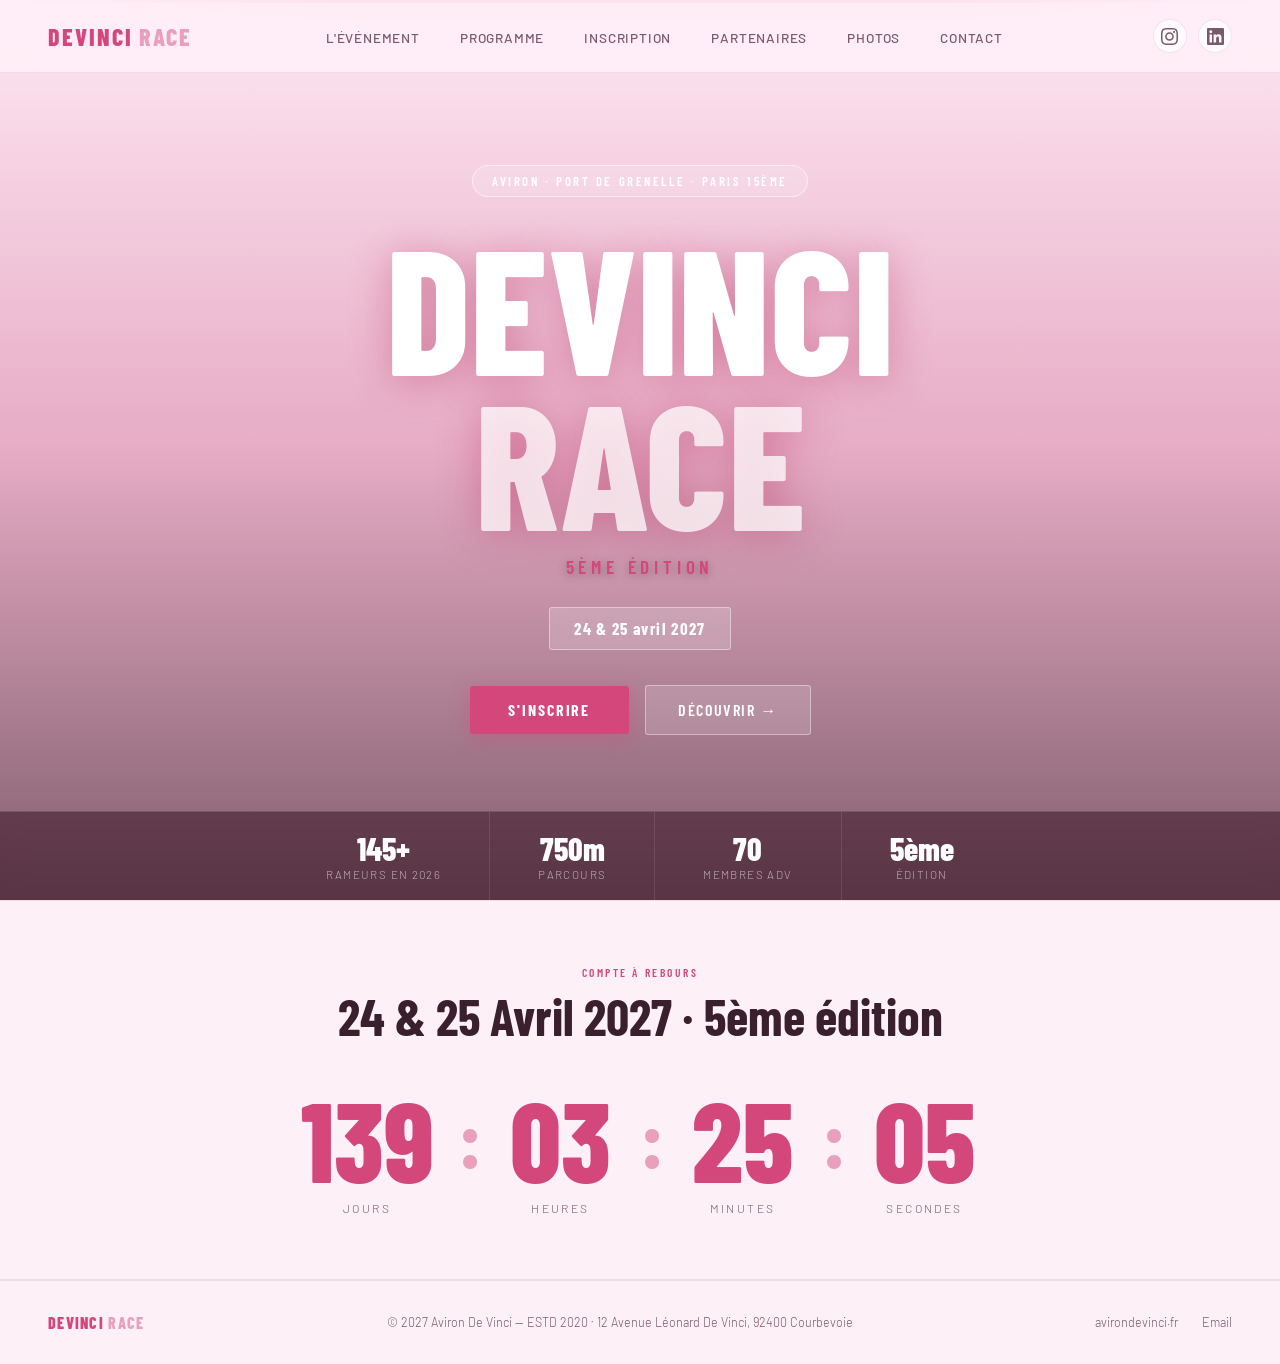
==== commit c05f41a7: "Countdown déplacé sous la hero en section dédiée, plus grand Co-Authored-By: Claude Sonnet 4.6 <nore" ====
--- a/index.html
+++ b/index.html
@@ -64,15 +64,6 @@
     </h1>
     <div class="hero-edition">5ème Édition</div>
     <div class="hero-date-pill">24 &amp; 25 avril 2027</div>
-    <div class="hero-countdown" id="countdown">
-      <div class="countdown-item"><span class="countdown-num" id="cd-days">000</span><span class="countdown-lbl">Jours</span></div>
-      <div class="countdown-sep">:</div>
-      <div class="countdown-item"><span class="countdown-num" id="cd-hours">00</span><span class="countdown-lbl">Heures</span></div>
-      <div class="countdown-sep">:</div>
-      <div class="countdown-item"><span class="countdown-num" id="cd-mins">00</span><span class="countdown-lbl">Minutes</span></div>
-      <div class="countdown-sep">:</div>
-      <div class="countdown-item"><span class="countdown-num" id="cd-secs">00</span><span class="countdown-lbl">Secondes</span></div>
-    </div>
     <div class="hero-cta">
       <a href="inscription.html" class="btn-primary">S'inscrire</a>
       <a href="evenement.html" class="btn-outline">Découvrir →</a>
@@ -83,6 +74,33 @@
     <div class="hero-stat-item"><div class="num">750m</div><div class="lbl">Parcours</div></div>
     <div class="hero-stat-item"><div class="num">70</div><div class="lbl">Membres ADV</div></div>
     <div class="hero-stat-item"><div class="num">5ème</div><div class="lbl">Édition</div></div>
+  </div>
+</section>
+
+<!-- COUNTDOWN SECTION -->
+<section id="countdown" style="background: var(--bg-section); border-top: 0.5px solid var(--border); border-bottom: 0.5px solid var(--border); padding: 4rem 2rem; text-align: center;">
+  <div class="section-eyebrow">Compte à rebours</div>
+  <div class="section-title" style="margin-bottom: 2.5rem;">24 &amp; 25 Avril 2027 · 5ème édition</div>
+  <div style="display: flex; justify-content: center; align-items: center; gap: 1.5rem; flex-wrap: wrap;">
+    <div style="display: flex; flex-direction: column; align-items: center; min-width: 110px;">
+      <span id="cd-days" style="font-family: 'Barlow Condensed', sans-serif; font-size: clamp(4rem, 10vw, 7rem); font-weight: 800; color: var(--accent); line-height: 1;">000</span>
+      <span style="font-size: 0.75rem; letter-spacing: 0.2em; text-transform: uppercase; color: var(--text-muted); margin-top: 0.4rem;">Jours</span>
+    </div>
+    <div style="font-family: 'Barlow Condensed', sans-serif; font-size: clamp(3rem, 7vw, 5rem); font-weight: 800; color: var(--accent-light); padding-bottom: 1.5rem;">:</div>
+    <div style="display: flex; flex-direction: column; align-items: center; min-width: 110px;">
+      <span id="cd-hours" style="font-family: 'Barlow Condensed', sans-serif; font-size: clamp(4rem, 10vw, 7rem); font-weight: 800; color: var(--accent); line-height: 1;">00</span>
+      <span style="font-size: 0.75rem; letter-spacing: 0.2em; text-transform: uppercase; color: var(--text-muted); margin-top: 0.4rem;">Heures</span>
+    </div>
+    <div style="font-family: 'Barlow Condensed', sans-serif; font-size: clamp(3rem, 7vw, 5rem); font-weight: 800; color: var(--accent-light); padding-bottom: 1.5rem;">:</div>
+    <div style="display: flex; flex-direction: column; align-items: center; min-width: 110px;">
+      <span id="cd-mins" style="font-family: 'Barlow Condensed', sans-serif; font-size: clamp(4rem, 10vw, 7rem); font-weight: 800; color: var(--accent); line-height: 1;">00</span>
+      <span style="font-size: 0.75rem; letter-spacing: 0.2em; text-transform: uppercase; color: var(--text-muted); margin-top: 0.4rem;">Minutes</span>
+    </div>
+    <div style="font-family: 'Barlow Condensed', sans-serif; font-size: clamp(3rem, 7vw, 5rem); font-weight: 800; color: var(--accent-light); padding-bottom: 1.5rem;">:</div>
+    <div style="display: flex; flex-direction: column; align-items: center; min-width: 110px;">
+      <span id="cd-secs" style="font-family: 'Barlow Condensed', sans-serif; font-size: clamp(4rem, 10vw, 7rem); font-weight: 800; color: var(--accent); line-height: 1;">00</span>
+      <span style="font-size: 0.75rem; letter-spacing: 0.2em; text-transform: uppercase; color: var(--text-muted); margin-top: 0.4rem;">Secondes</span>
+    </div>
   </div>
 </section>
 
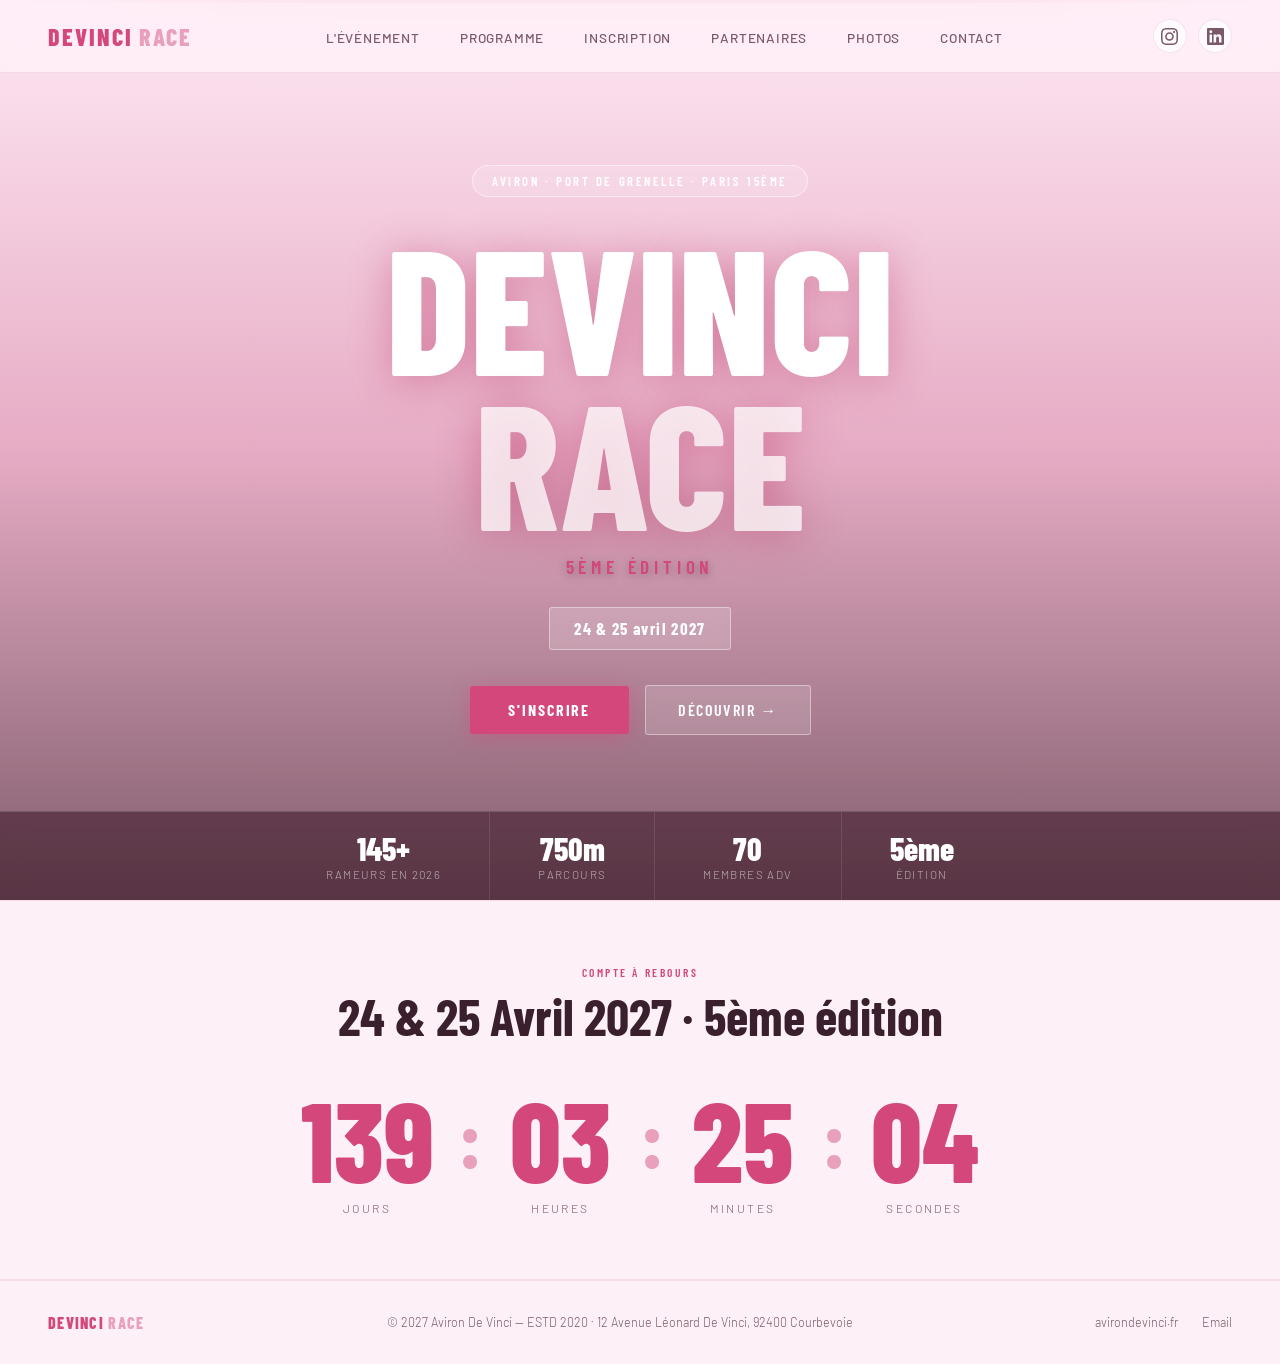
==== commit 91f3ec51: "SEO : sitemap.xml, robots.txt, JSON-LD SportsEvent, meta descriptions par page Co-Authored-By: Claud" ====
--- a/index.html
+++ b/index.html
@@ -16,6 +16,66 @@
 <link rel="apple-touch-icon" href="PhotosSite/ADV-Logo1-FondNoir .png">
 <link href="https://fonts.googleapis.com/css2?family=Barlow+Condensed:wght@300;400;600;700;800&family=Barlow:wght@300;400;500&display=swap" rel="stylesheet">
 <link rel="stylesheet" href="styles.css">
+<script type="application/ld+json">
+{
+  "@context": "https://schema.org",
+  "@graph": [
+    {
+      "@type": "SportsEvent",
+      "name": "DeVinci Race 2027",
+      "alternateName": "La régate des Grandes Écoles",
+      "description": "La DeVinci Race est une régate universitaire organisée par Aviron De Vinci au Port de Grenelle à Paris. Courses-duels en 4 de couple et 8 rameurs sur la Seine, ouverts aux grandes écoles de France.",
+      "startDate": "2027-04-24T08:00:00+02:00",
+      "endDate": "2027-04-25T18:00:00+02:00",
+      "sport": "Aviron",
+      "url": "https://devinci-race.vercel.app/",
+      "image": "https://devinci-race.vercel.app/PhotosSite/ADV-Logo1-FondNoir%20.png",
+      "location": {
+        "@type": "Place",
+        "name": "Port de Grenelle",
+        "address": {
+          "@type": "PostalAddress",
+          "streetAddress": "Quai de Grenelle",
+          "addressLocality": "Paris",
+          "postalCode": "75015",
+          "addressCountry": "FR"
+        }
+      },
+      "organizer": {
+        "@type": "SportsOrganization",
+        "name": "Aviron De Vinci",
+        "url": "http://avirondevinci.fr",
+        "email": "avirondevinci@devinci.fr",
+        "sport": "Aviron"
+      },
+      "eventStatus": "https://schema.org/EventScheduled",
+      "eventAttendanceMode": "https://schema.org/OfflineEventAttendanceMode",
+      "typicalAgeRange": "18-30",
+      "keywords": "aviron, régate, grandes écoles, Paris, universitaire, Seine, Pôle Léonard de Vinci"
+    },
+    {
+      "@type": "Organization",
+      "name": "Aviron De Vinci",
+      "url": "http://avirondevinci.fr",
+      "logo": "https://devinci-race.vercel.app/PhotosSite/ADV-Logo1-FondNoir%20.png",
+      "email": "avirondevinci@devinci.fr",
+      "address": {
+        "@type": "PostalAddress",
+        "streetAddress": "12 Avenue Léonard de Vinci",
+        "addressLocality": "Courbevoie",
+        "postalCode": "92400",
+        "addressCountry": "FR"
+      },
+      "foundingDate": "2020",
+      "description": "Association universitaire d'aviron fondée en 2020, regroupant 70 membres issus des écoles du Pôle Léonard de Vinci.",
+      "sameAs": [
+        "https://www.instagram.com/devinci_race/",
+        "https://www.linkedin.com/company/aviron-de-vinci/"
+      ]
+    }
+  ]
+}
+</script>
 </head>
 <body>
 
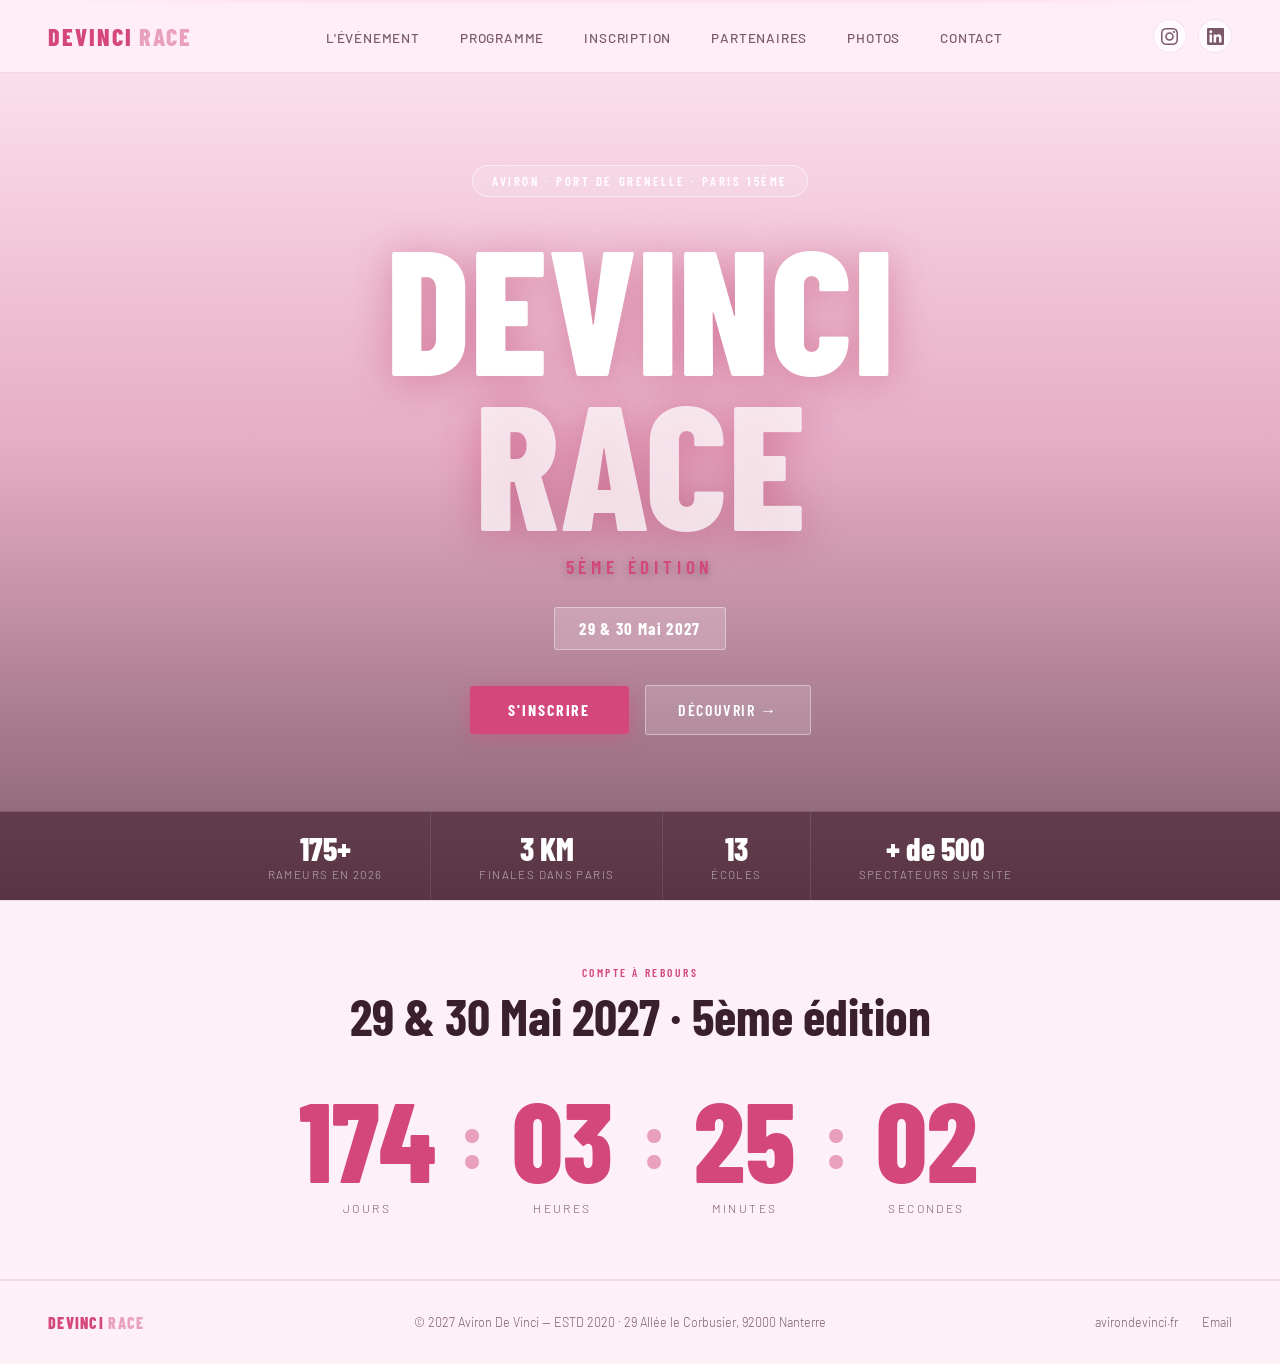
==== commit 905ec13d: "changement du a la réu du 26 octo" ====
--- a/index.html
+++ b/index.html
@@ -5,11 +5,11 @@
 <meta name="viewport" content="width=device-width, initial-scale=1.0">
 <meta name="google-site-verification" content="bZMqOTONY5VZblVEgiD8eAjr-qO-17TrPbFSKlkd3wM" />
 <title>DeVinci Race 2027 — La régate des Grandes Écoles</title>
-<meta name="description" content="DeVinci Race 2027 — La régate des Grandes Écoles. 24 & 25 avril 2027 au Port de Grenelle, Paris. Organisée par Aviron De Vinci.">
+<meta name="description" content="DeVinci Race 2027 — La régate des Grandes Écoles. 29 & 30 Mai 2027 au Port de Grenelle, Paris. Organisée par Aviron De Vinci.">
 <meta property="og:type" content="website">
 <meta property="og:site_name" content="DeVinci Race">
 <meta property="og:title" content="DeVinci Race 2027 — La régate des Grandes Écoles">
-<meta property="og:description" content="24 & 25 avril 2027 au Port de Grenelle, Paris. La régate universitaire organisée par Aviron De Vinci.">
+<meta property="og:description" content="29 & 30 Mai 2027 au Port de Grenelle, Paris. La régate universitaire organisée par Aviron De Vinci.">
 <meta property="og:url" content="https://devinci-race.vercel.app/">
 <meta property="og:image" content="https://devinci-race.vercel.app/PhotosSite/ADV-Logo1-FondNoir%20.png">
 <link rel="icon" type="image/png" href="PhotosSite/ADV-Logo1-FondNoir .png">
@@ -25,8 +25,8 @@
       "name": "DeVinci Race 2027",
       "alternateName": "La régate des Grandes Écoles",
       "description": "La DeVinci Race est une régate universitaire organisée par Aviron De Vinci au Port de Grenelle à Paris. Courses-duels en 4 de couple et 8 rameurs sur la Seine, ouverts aux grandes écoles de France.",
-      "startDate": "2027-04-24T08:00:00+02:00",
-      "endDate": "2027-04-25T18:00:00+02:00",
+      "startDate": "2027-05-29T08:00:00+02:00",
+      "endDate": "2027-05-30T18:00:00+02:00",
       "sport": "Aviron",
       "url": "https://devinci-race.vercel.app/",
       "image": "https://devinci-race.vercel.app/PhotosSite/ADV-Logo1-FondNoir%20.png",
@@ -123,24 +123,24 @@
       <span class="line2">RACE</span>
     </h1>
     <div class="hero-edition">5ème Édition</div>
-    <div class="hero-date-pill">24 &amp; 25 avril 2027</div>
+    <div class="hero-date-pill">29 &amp; 30 Mai 2027</div>
     <div class="hero-cta">
       <a href="inscription.html" class="btn-primary">S'inscrire</a>
       <a href="evenement.html" class="btn-outline">Découvrir →</a>
     </div>
   </div>
   <div class="hero-stats-bar">
-    <div class="hero-stat-item"><div class="num">145+</div><div class="lbl">Rameurs en 2026</div></div>
-    <div class="hero-stat-item"><div class="num">750m</div><div class="lbl">Parcours</div></div>
-    <div class="hero-stat-item"><div class="num">70</div><div class="lbl">Membres ADV</div></div>
-    <div class="hero-stat-item"><div class="num">5ème</div><div class="lbl">Édition</div></div>
+    <div class="hero-stat-item"><div class="num">175+</div><div class="lbl">Rameurs en 2026</div></div>
+    <div class="hero-stat-item"><div class="num">3 KM</div><div class="lbl">Finales dans Paris</div></div>
+    <div class="hero-stat-item"><div class="num">13</div><div class="lbl">Écoles</div></div>
+    <div class="hero-stat-item"><div class="num">+ de 500 </div><div class="lbl">Spectateurs sur site</div></div>
   </div>
 </section>
 
 <!-- COUNTDOWN SECTION -->
 <section id="countdown" style="background: var(--bg-section); border-top: 0.5px solid var(--border); border-bottom: 0.5px solid var(--border); padding: 4rem 2rem; text-align: center;">
   <div class="section-eyebrow">Compte à rebours</div>
-  <div class="section-title" style="margin-bottom: 2.5rem;">24 &amp; 25 Avril 2027 · 5ème édition</div>
+  <div class="section-title" style="margin-bottom: 2.5rem;">29 &amp; 30 Mai 2027 · 5ème édition</div>
   <div style="display: flex; justify-content: center; align-items: center; gap: 1.5rem; flex-wrap: wrap;">
     <div style="display: flex; flex-direction: column; align-items: center; min-width: 110px;">
       <span id="cd-days" style="font-family: 'Barlow Condensed', sans-serif; font-size: clamp(4rem, 10vw, 7rem); font-weight: 800; color: var(--accent); line-height: 1;">000</span>
@@ -166,7 +166,7 @@
 
 <footer>
   <div class="footer-logo">DEVINCI <span>RACE</span></div>
-  <div class="footer-copy">© 2027 Aviron De Vinci — ESTD 2020 · 12 Avenue Léonard De Vinci, 92400 Courbevoie</div>
+  <div class="footer-copy">© 2027 Aviron De Vinci — ESTD 2020 · 29 Allée le Corbusier, 92000 Nanterre</div>
   <div class="footer-links">
     <a href="http://avirondevinci.fr">avirondevinci.fr</a>
     <a href="mailto:avirondevinci@devinci.fr">Email</a>
@@ -175,7 +175,7 @@
 
 <script>
   (function() {
-    const target = new Date('2027-04-24T08:00:00');
+    const target = new Date('2027-05-29T08:00:00');
     function update() {
       const diff = target - new Date();
       if (diff <= 0) { document.getElementById('countdown').textContent = "C'est parti !"; return; }
--- a/styles.css
+++ b/styles.css
@@ -339,3 +339,12 @@
   .photos-grid { grid-template-columns: 1fr; }
   .nav-social { margin-left: 0; }
 }
+
+.cards-grid {
+  display: grid;
+  grid-template-columns: repeat(2, minmax(0, 1fr));
+  gap: 1.5rem;
+  width: 100%;
+  max-width: 1000px;
+  margin: 3rem auto 0;
+}
